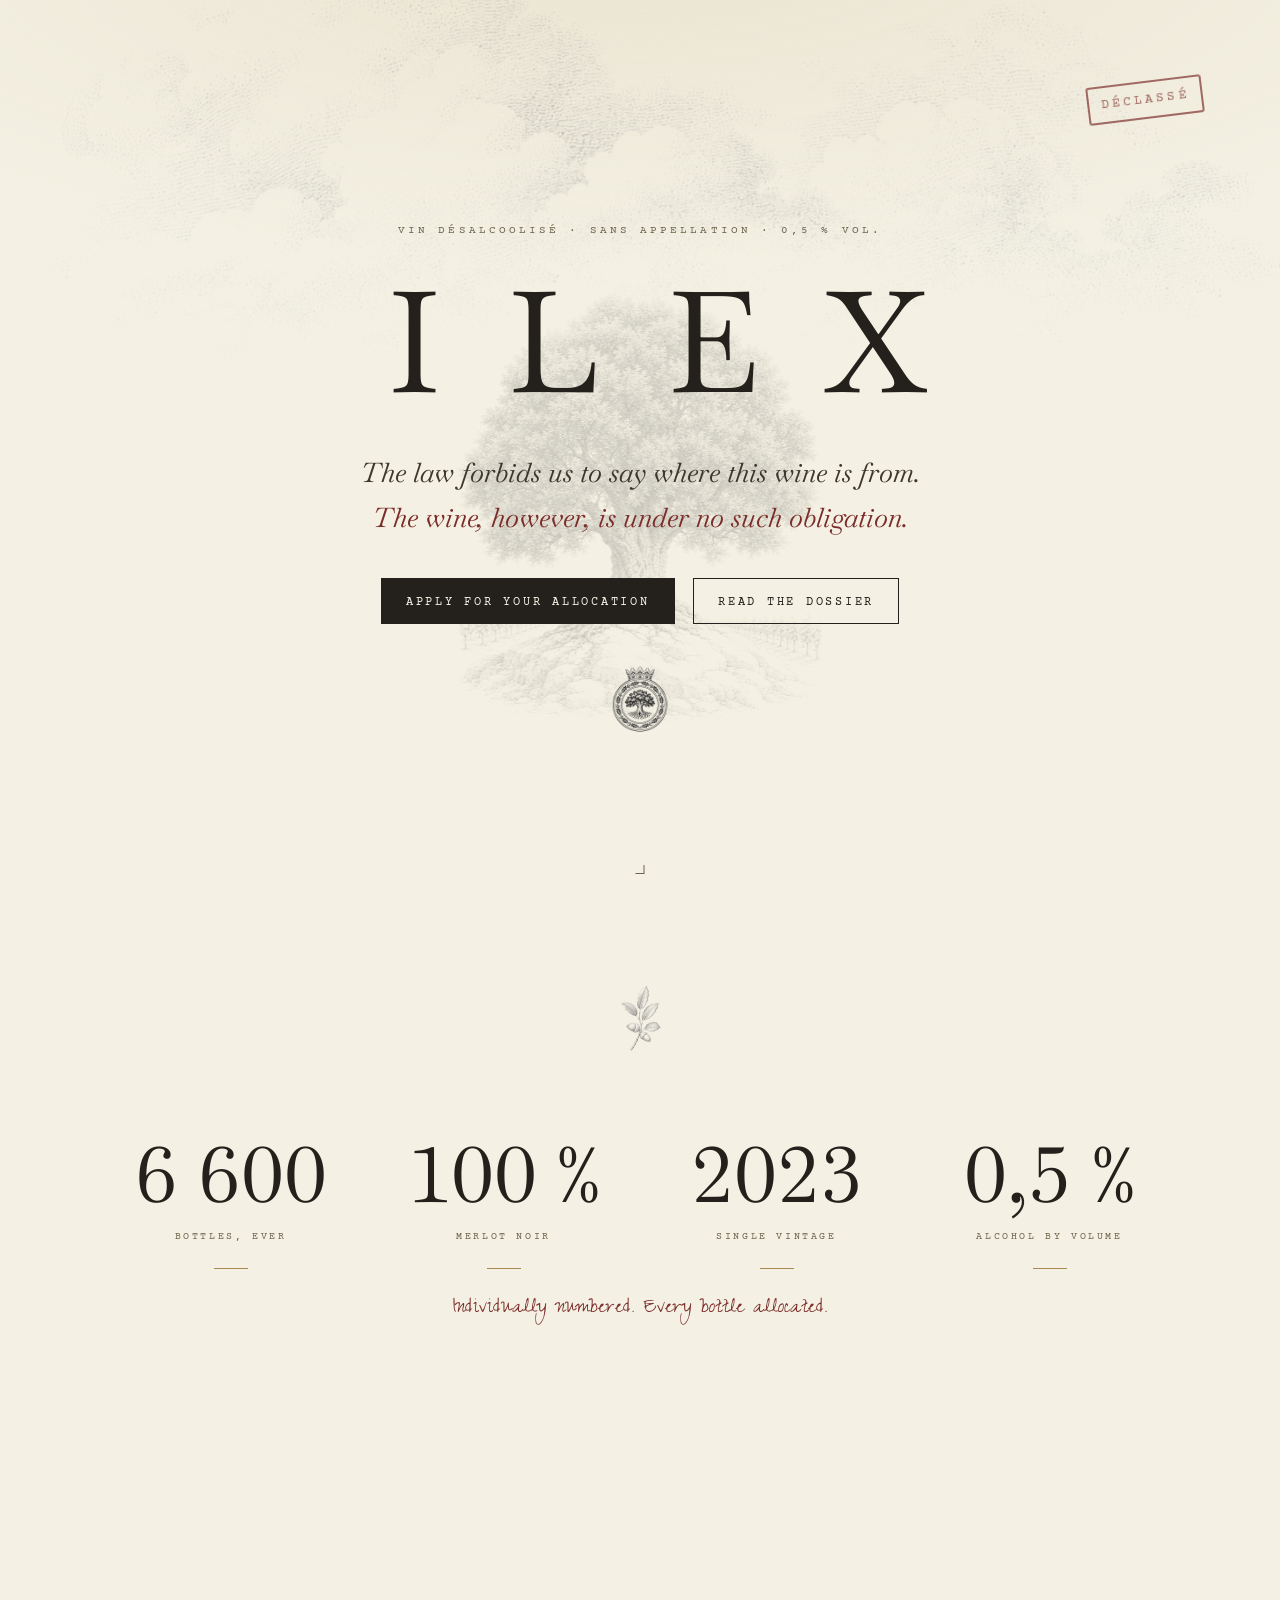
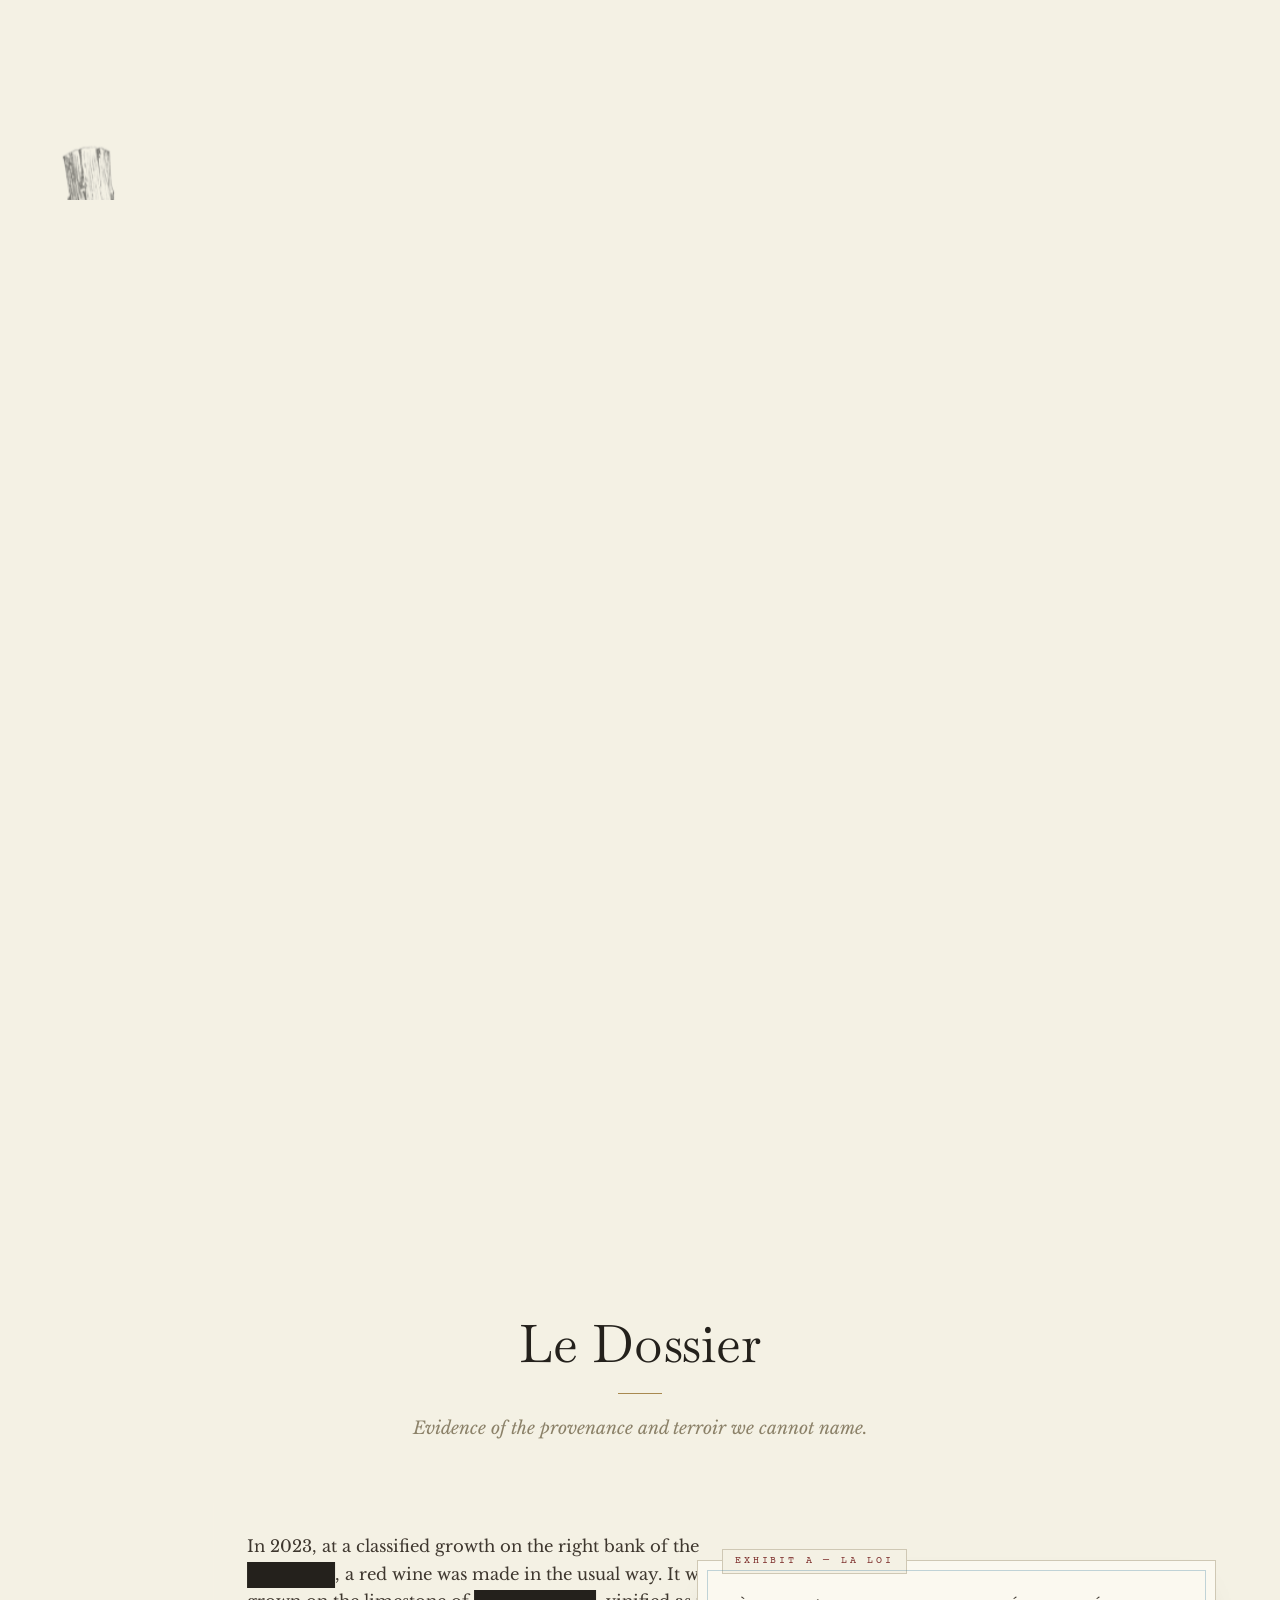
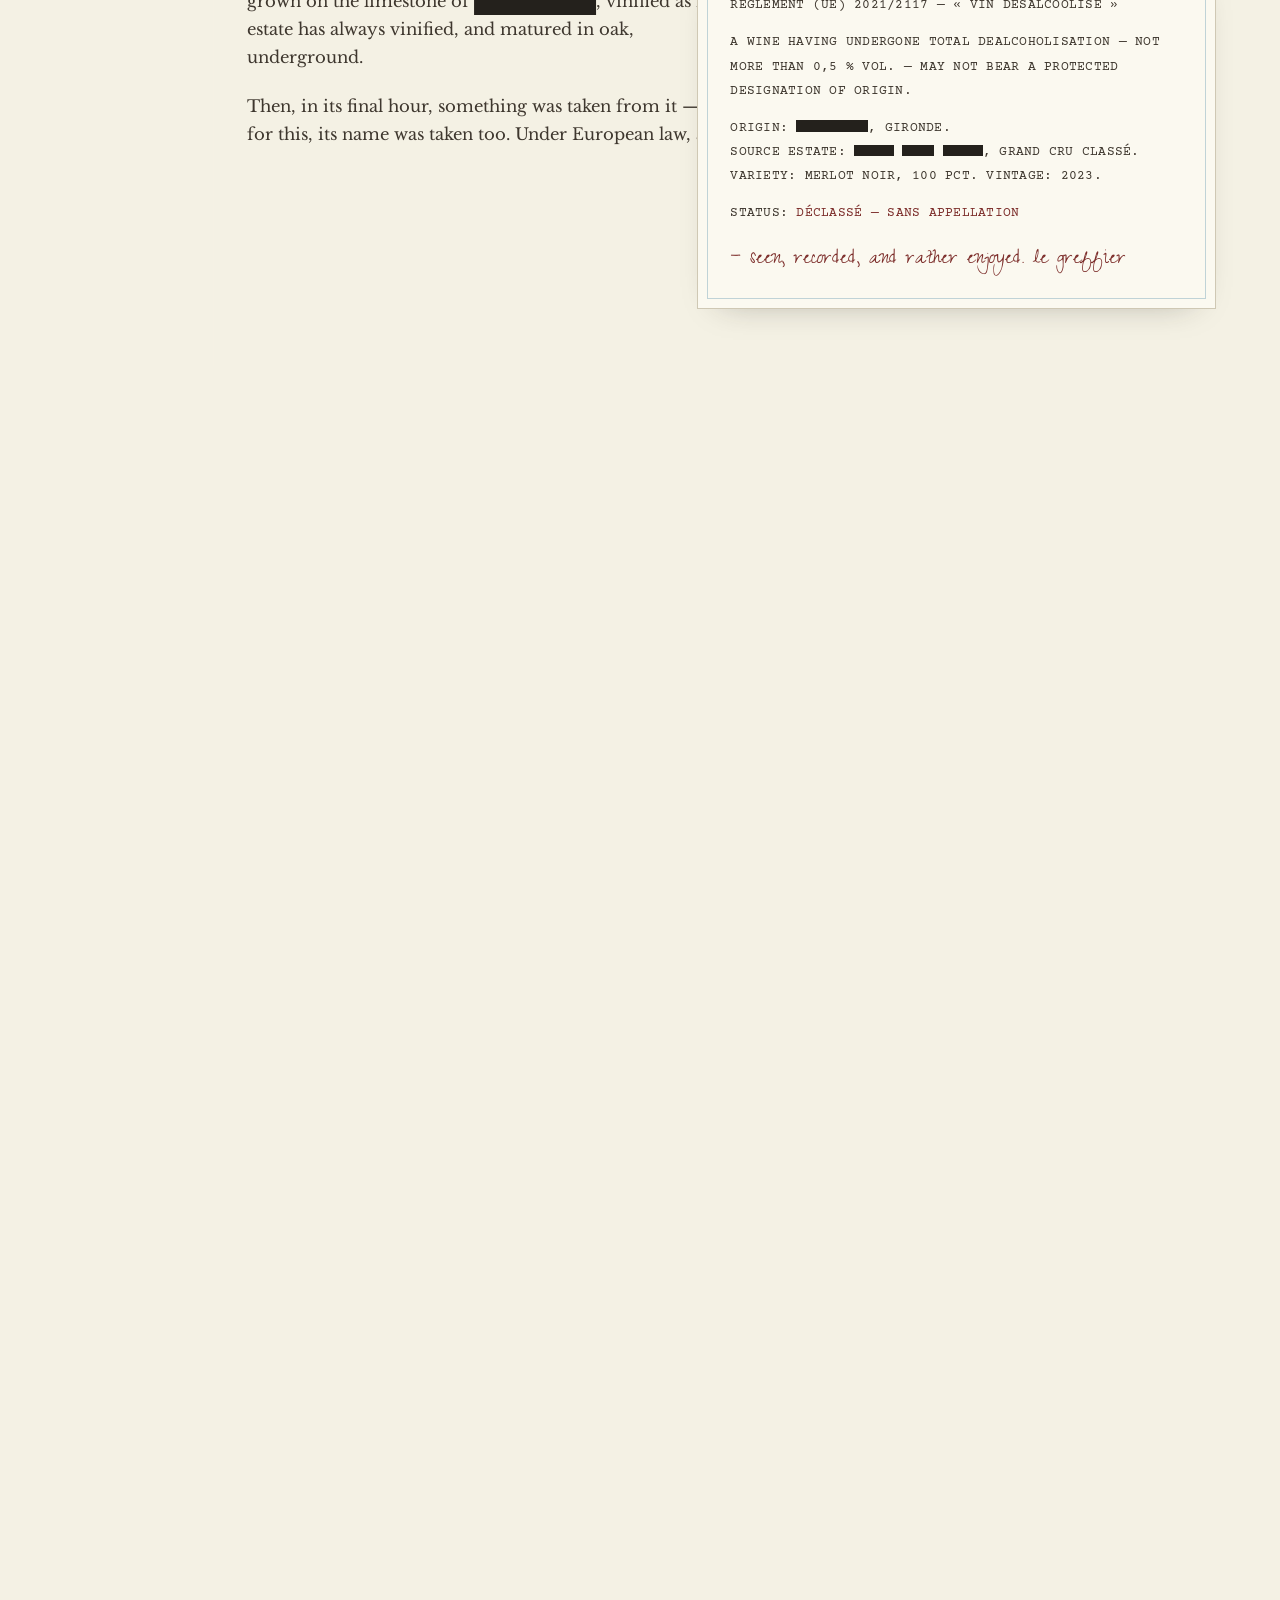
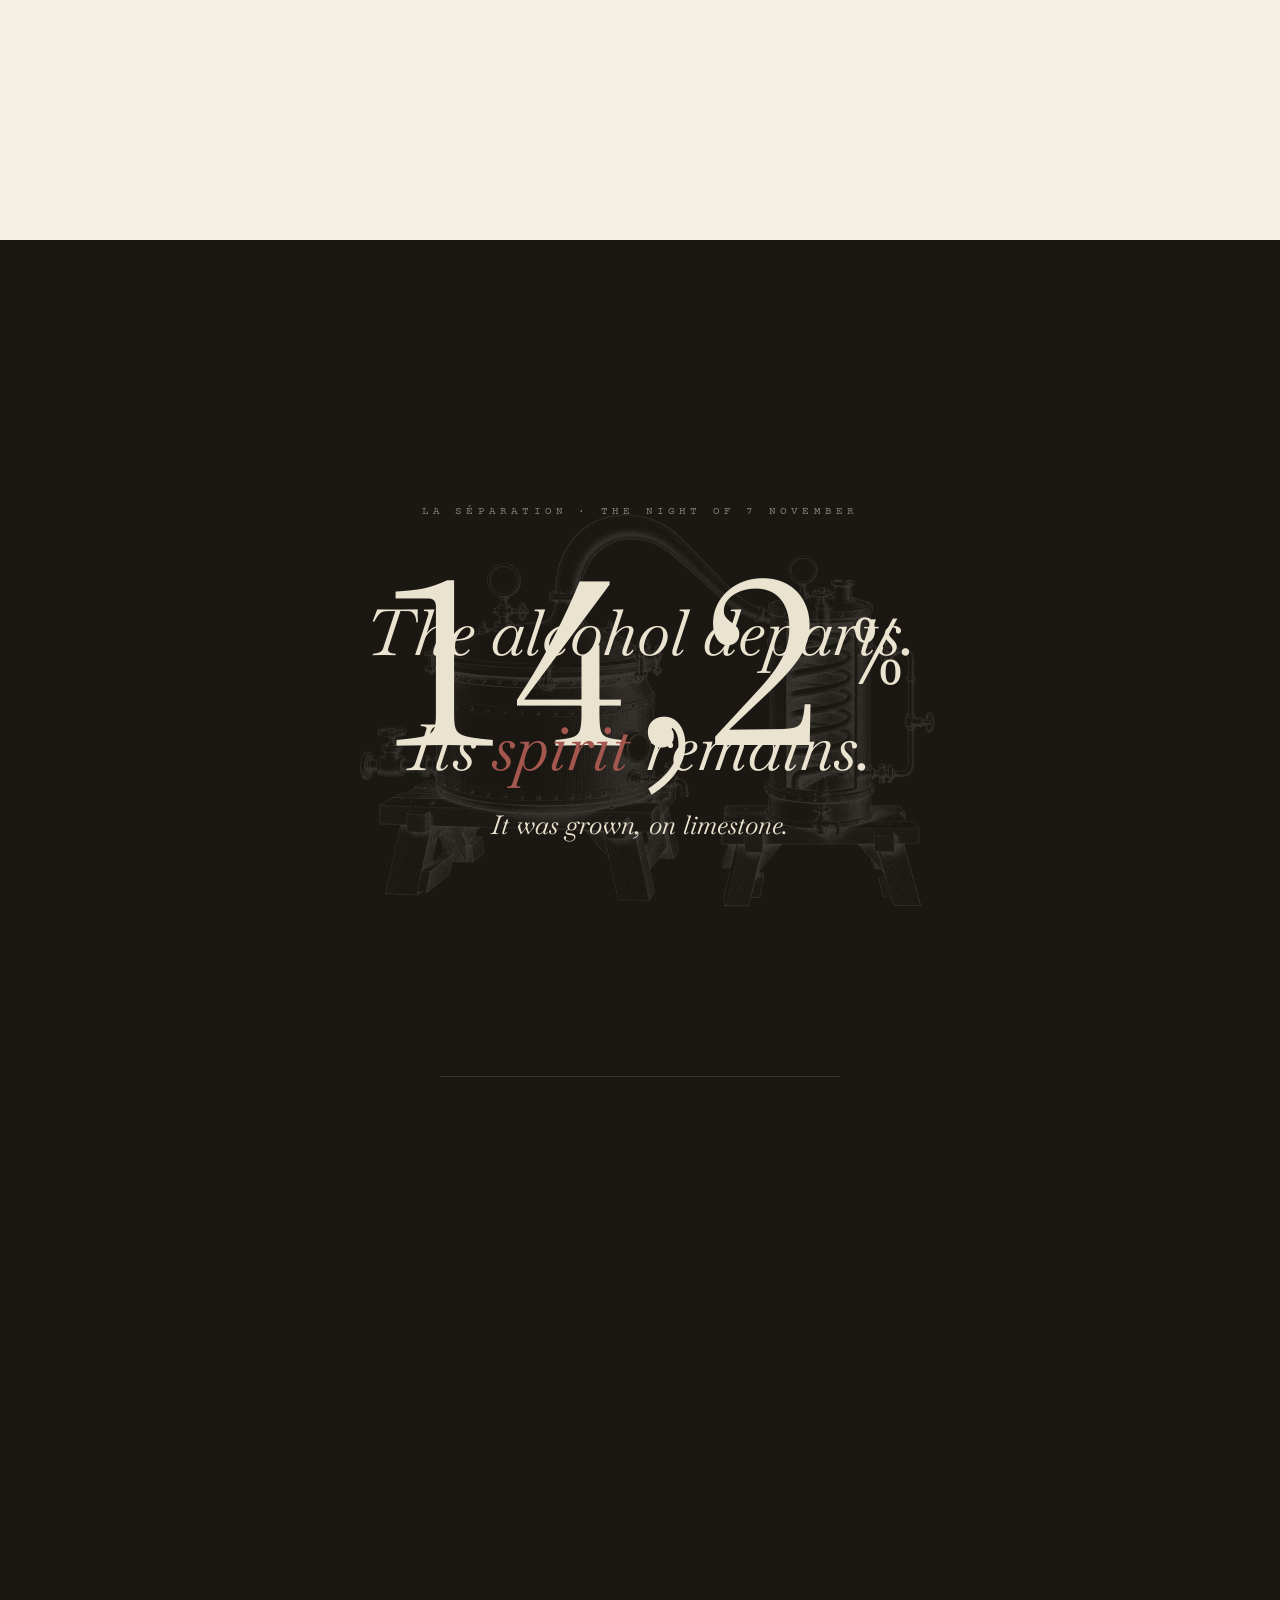
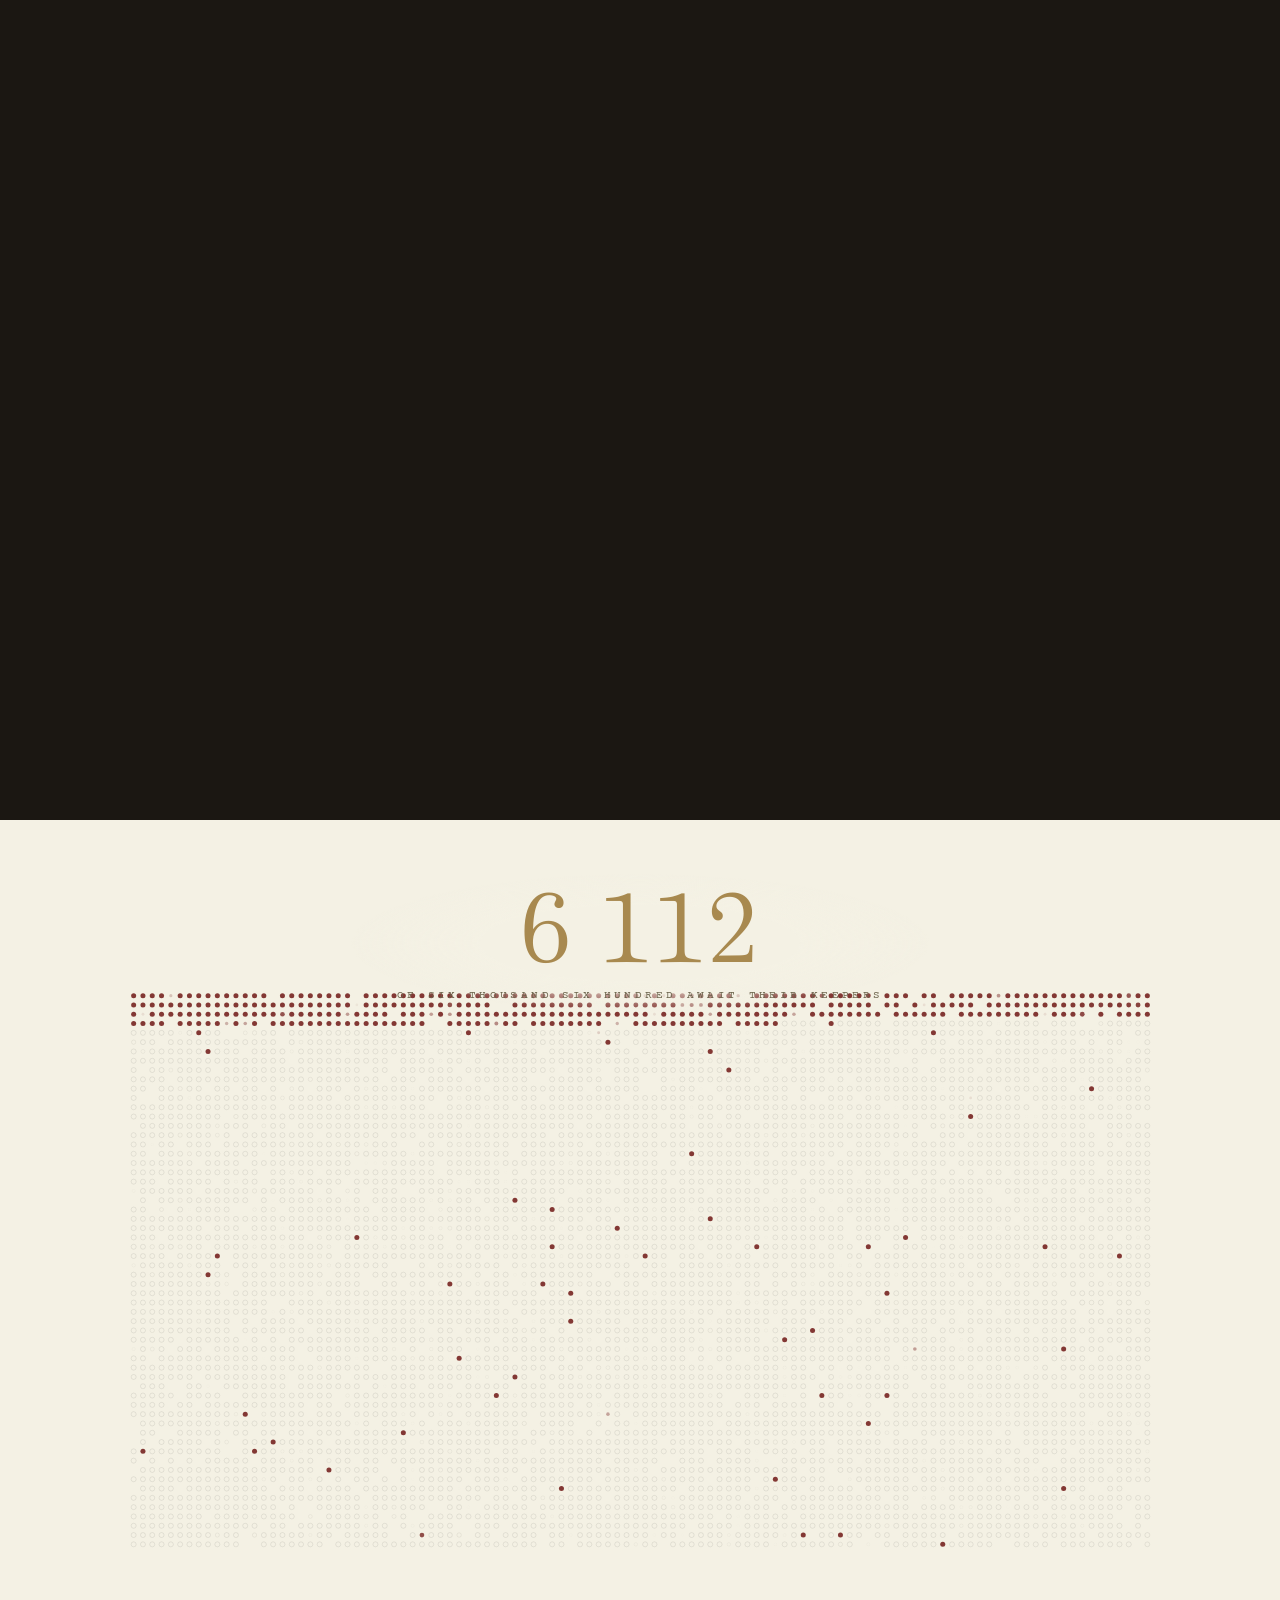
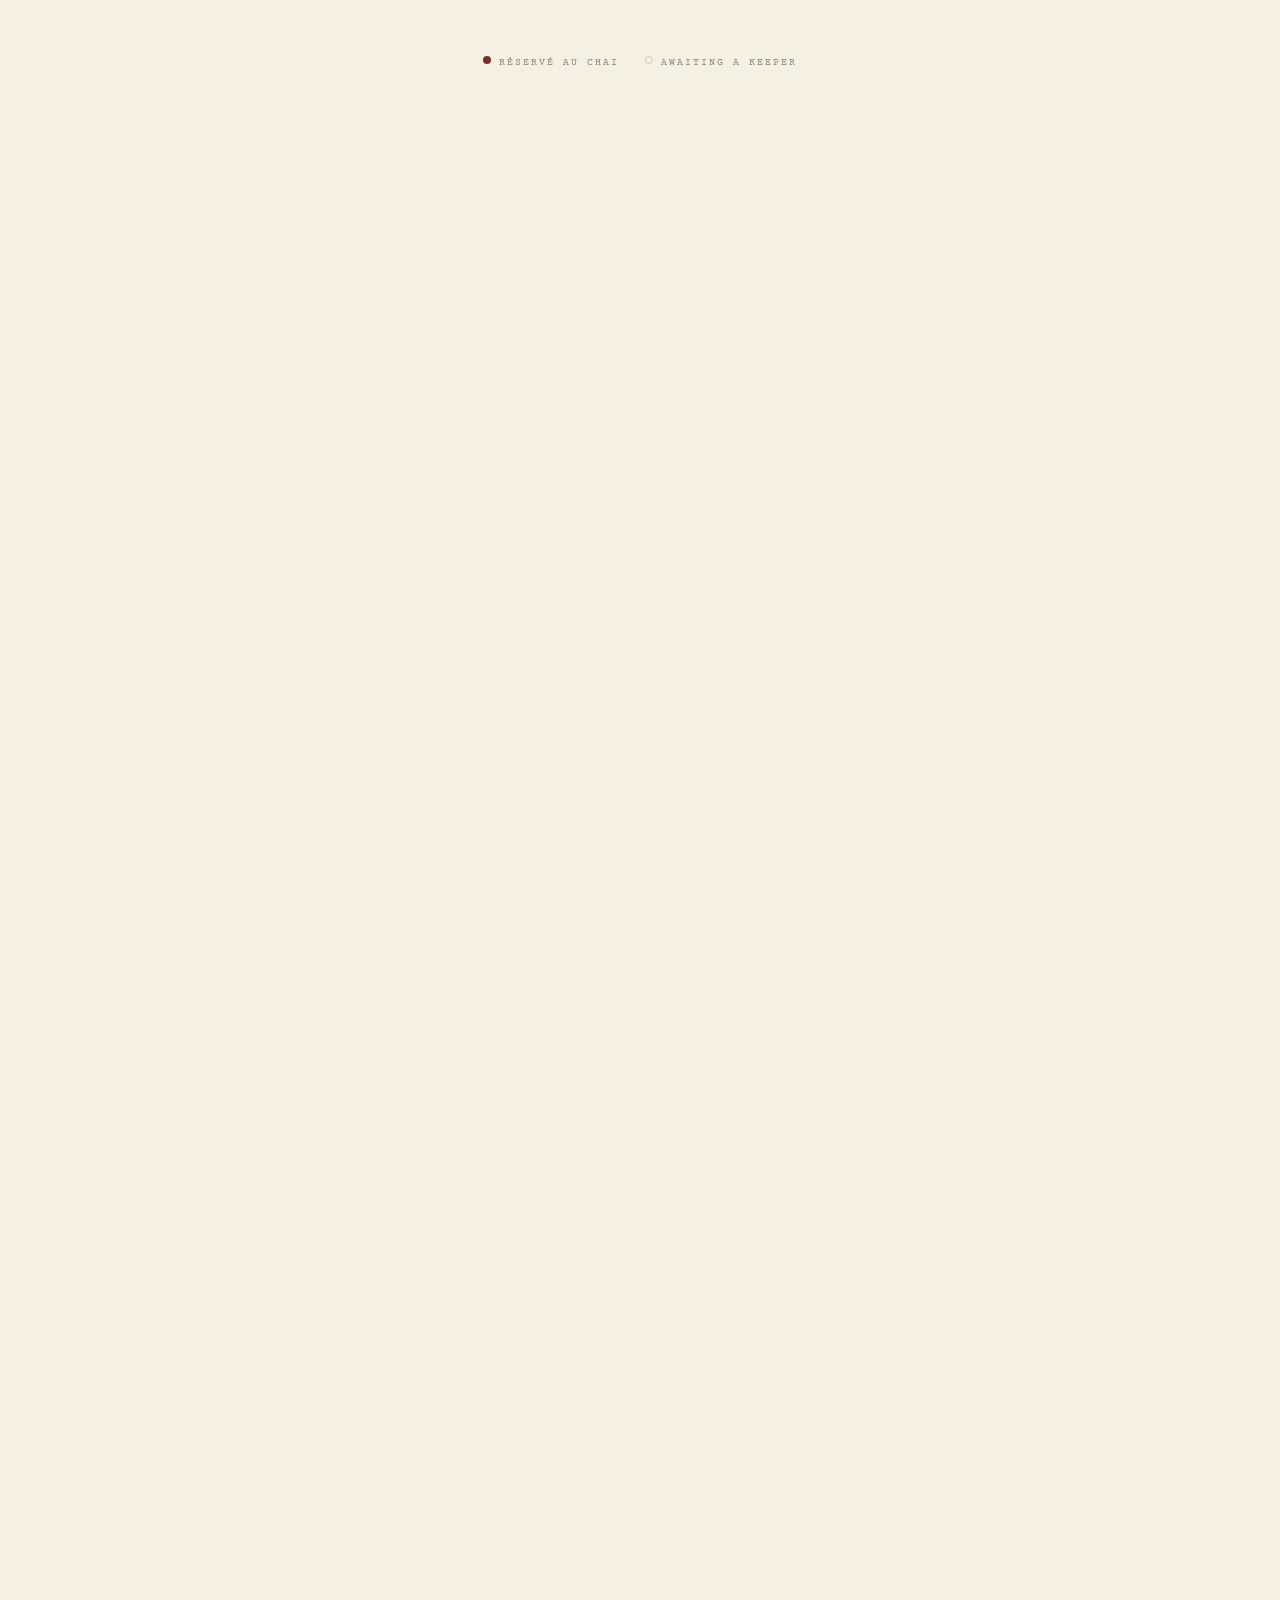
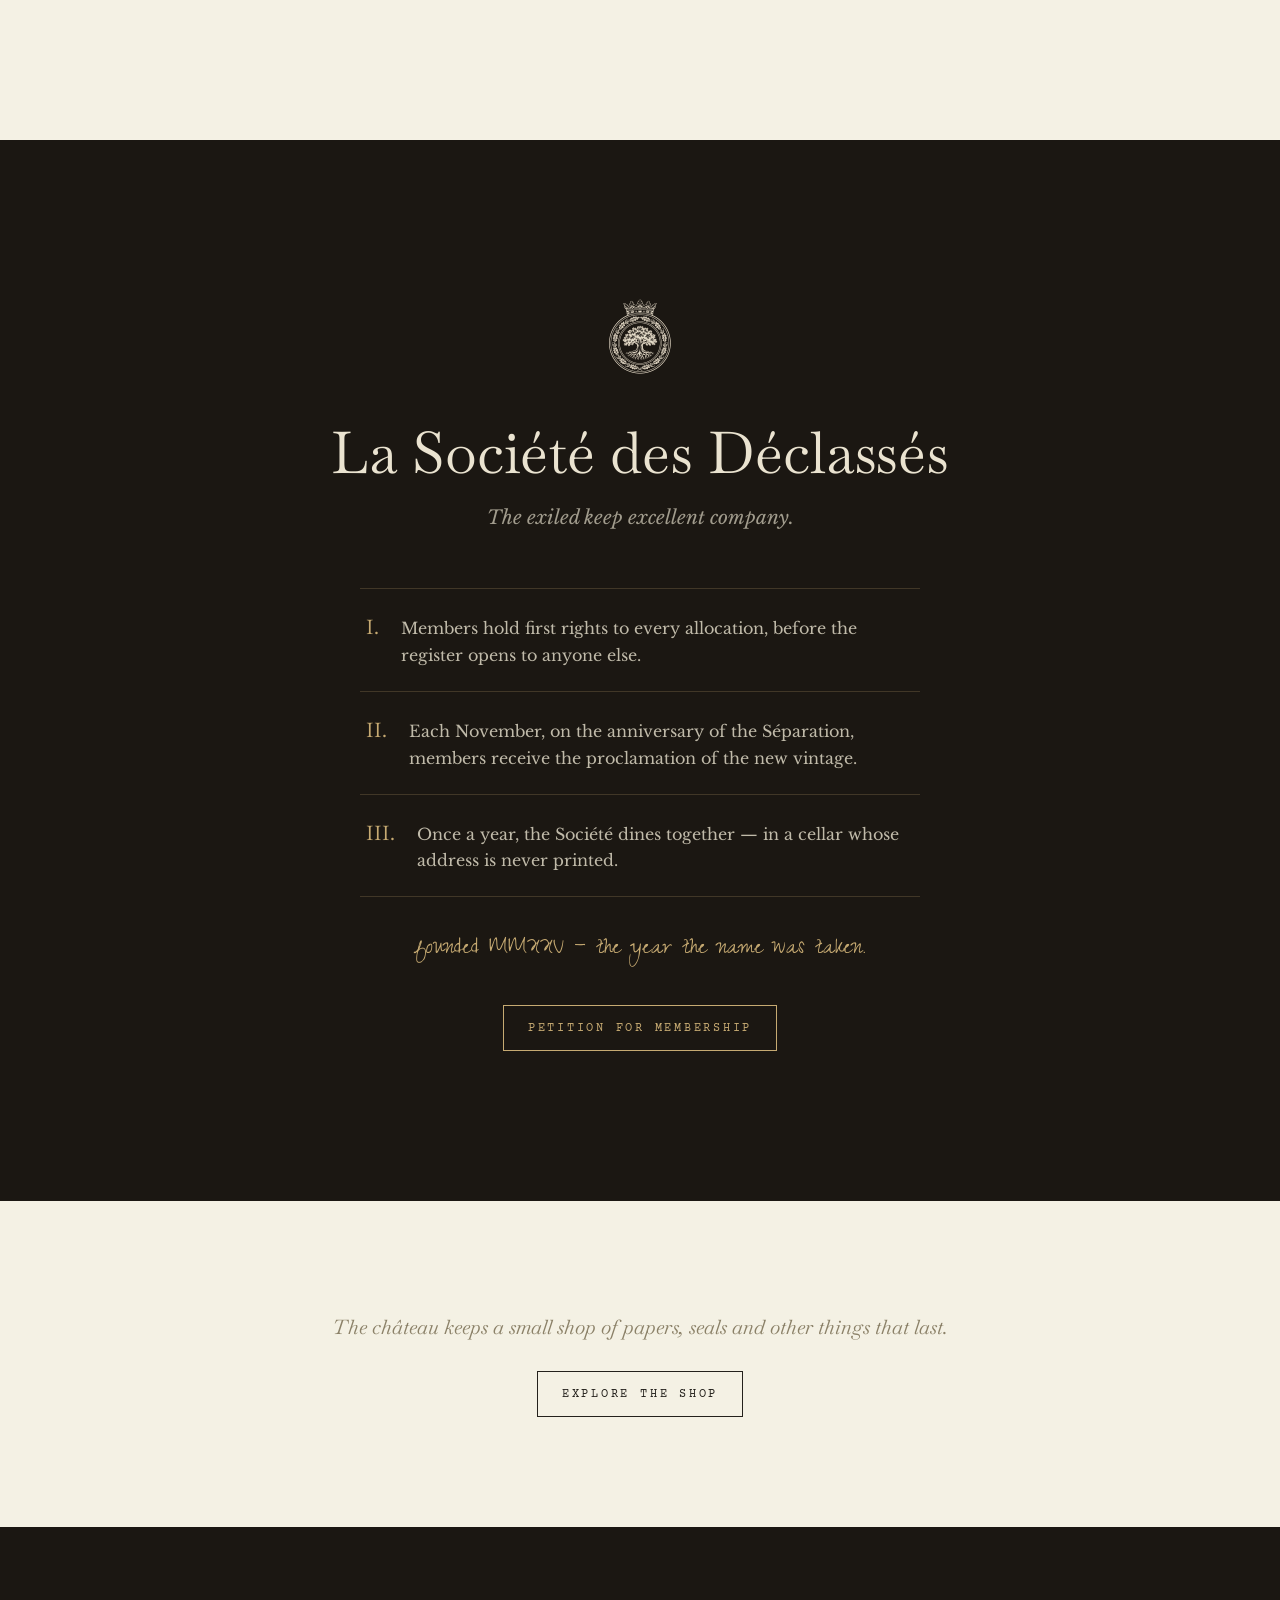
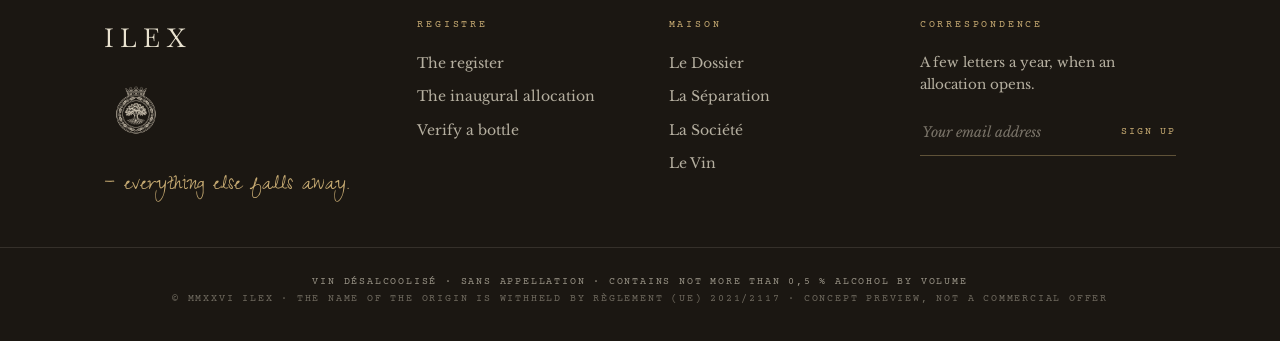
==== index.html @ d374c7b3 "Dossier subtitle: evidence of the provenance and terroir we cannot name Co-Authored-By: Claude Fable" ====
<!doctype html>
<html lang="en">
<head>
<meta charset="utf-8">
<meta name="viewport" content="width=device-width, initial-scale=1">
<title>ILEX — The wine the law cannot name · 0,5 % vol.</title>
<meta name="description" content="Ilex. A red wine of a classified estate on the right bank, gently freed of its alcohol — and, by law, of its name. Six thousand six hundred bottles, publicly registered.">
<meta name="robots" content="noindex">
<link rel="preconnect" href="https://fonts.googleapis.com">
<link rel="preconnect" href="https://fonts.gstatic.com" crossorigin>
<link href="https://fonts.googleapis.com/css2?family=Baskervville:ital@0;1&family=Baskervville+SC&family=Libre+Baskerville:ital,wght@0,400;0,700;1,400&family=Zeyada&family=Courier+Prime:ital@0;1&display=swap" rel="stylesheet">
<link rel="stylesheet" href="css/site.css?v=16">
</head>
<body>

<div class="chrome" id="chrome">
<div class="annonce">L’allocation inaugurale — Septembre MMXXVI · <b>petitions now recorded</b></div>
<nav class="nav" aria-label="Principal">
  <div class="nav-inner">
    <a class="wordmark" href="index.html">ILEX</a>
    <div class="nav-links">
      <a href="#dossier">Dossier</a>
      <a href="#separation">Séparation</a>
      <a href="#registre">Registre</a>
      <a href="#societe">Société</a>
    </div>
    <div class="nav-util">
      <a class="panier" id="panier" href="#">Panier (0)</a>
      <a class="btn ghost" href="pdp.html">Le Vin</a>
    </div>
  </div>
</nav>
</div>

<!-- ============ HERO — the arrival ============ -->
<header class="hero">
  <div class="vig" aria-hidden="true"></div>
  <img class="sky" src="assets/02-sky-a.png" alt="" aria-hidden="true">
  <img class="tree" src="assets/01-tree-a.png" alt="Engraving of the Ilex oak">
  <span class="stamp">Déclassé</span>
  <div class="hero-inner">
    <span class="eyebrow">Vin Désalcoolisé · Sans Appellation · 0,5 % vol.</span>
    <h1><span>I</span><span>L</span><span>E</span><span>X</span></h1>
    <p class="thesis">The law forbids us to say where this wine is from.<br><em>The wine, however, is under no such obligation.</em></p>
    <div class="ctas">
      <a class="btn solid" href="pdp.html">Apply for your allocation</a>
      <a class="btn ghost" href="#dossier">Read the dossier</a>
    </div>
    <img class="crest" src="assets/07-seal-a.png" alt="">
  </div>
  <div class="cue" aria-hidden="true"><i></i></div>
</header>

<!-- ============ THE NUMBERS ============ -->
<section class="stats">
  <div class="stats-track" id="statsTrack">
    <div class="stats-stage">
      <img class="sprig" src="assets/08-sprig-a.png" alt="" aria-hidden="true">
      <div class="stats-inner">
        <div class="stat stx"><div class="n">6 600</div><div class="l">bottles, ever</div><div class="r"></div></div>
        <div class="stat stx d1"><div class="n">100 %</div><div class="l">Merlot noir</div><div class="r"></div></div>
        <div class="stat stx d2"><div class="n">2023</div><div class="l">single vintage</div><div class="r"></div></div>
        <div class="stat stx d3"><div class="n">0,5 %</div><div class="l">alcohol by volume</div><div class="r"></div></div>
      </div>
      <div class="foot stx d3">Individually numbered. Every bottle allocated.</div>
      <div class="backdrop-wrap" aria-hidden="true"><img class="backdrop" src="assets/03-vines-a.png" alt=""></div>
    </div>
  </div>
</section>

<!-- ============ LE DOSSIER — pinned over the drifting map ============ -->
<section class="dossier" id="dossier">
  <div class="doss-track" id="dossTrack">
    <div class="doss-stage">
      <div class="map-bg" aria-hidden="true"><img src="assets/04-map-a.png" alt=""></div>
      <div class="doss-head">
        <h2>Le Dossier</h2>
        <hr class="goldrule">
        <p>Evidence of the provenance and terroir we cannot name.</p>
      </div>
      <div class="doss-grid">
        <div class="doss-prose">
          <p>In 2023, at a classified growth on the right bank of the <span class="redact" title="withheld by decree">Dordogne</span>, a red wine was made in the usual way. It was grown on the limestone of <span class="redact" title="withheld by decree">Saint-Émilion</span>, vinified as its estate has always vinified, and matured in oak, underground.</p>
          <p>Then, in its final hour, something was taken from it — and for this, its name was taken too. Under European law, a wine that gives up its alcohol gives up its appellation. At 0,5 %, it is denied even <em>Vin de France</em>. The law leaves the label almost nothing to say.</p>
          <p>We do not dispute the ruling. We document everything else — parcel, soil, barrel, cellar, the night of the Séparation — and we let the reader reach the verdict the law cannot.</p>
        </div>
        <div class="doss-exhibit">
          <div class="exhibit">
            <span class="tag">Exhibit A — La Loi</span>
            <p>RÈGLEMENT (UE) 2021/2117 — « VIN DÉSALCOOLISÉ »</p>
            <p>A WINE HAVING UNDERGONE TOTAL DEALCOHOLISATION — NOT MORE THAN 0,5 % VOL. — MAY NOT BEAR A PROTECTED DESIGNATION OF ORIGIN.</p>
            <p>ORIGIN: <i class="bar" style="width:9ch"></i>, GIRONDE.<br>SOURCE ESTATE: <i class="bar" style="width:5ch"></i> <i class="bar" style="width:4ch"></i> <i class="bar" style="width:5ch"></i>, GRAND CRU CLASSÉ.<br>VARIETY: MERLOT NOIR, 100 PCT. VINTAGE: 2023.</p>
            <p>STATUS: <span style="color:var(--claret)">DÉCLASSÉ — SANS APPELLATION</span></p>
            <p class="sig">— seen, recorded, and rather enjoyed. le greffier</p>
          </div>
        </div>
      </div>
    </div>
  </div>
</section>

<!-- ============ LA SÉPARATION ============ -->
<section class="separation" id="separation">
  <div class="sep-track" id="sepTrack">
    <div class="sep-stage">
      <canvas id="sepCanvas" aria-hidden="true"></canvas>
      <img class="sep-eng" src="assets/06-apparatus-a.png" alt="" aria-hidden="true">
      <canvas id="sepCanvasF" aria-hidden="true"></canvas>
      <div class="sep-head">
        <div class="sep-eyebrow">La Séparation · the night of 7 November</div>
        <div class="sep-num"><span id="sepVal">14,2</span><span class="pc"> %</span></div>
        <div class="sep-beats">
          <div class="sep-beat" data-at="0.00">It was grown, on limestone.</div>
          <div class="sep-beat" data-at="0.14">It was vinified, as it always has been.</div>
          <div class="sep-beat" data-at="0.28">It was matured, in oak, underground.</div>
          <div class="sep-beat" data-at="0.42">Then, at 3 °C and near-vacuum —<span class="fr">la Séparation</span></div>
        </div>
      </div>
      <div class="sep-finale">
        <p id="fin1">The alcohol departs.</p>
        <p id="fin2">Its <span class="sp">spirit</span> remains.</p>
      </div>
      <div class="sep-rule"><i id="sepRule"></i></div>
    </div>
  </div>
</section>

<!-- ============ LE REGISTRE ============ -->
<section id="registre">
  <div class="reg-theatre" id="regTheatre">
    <div class="reg-stage">
      <div class="reg-count">
        <span class="n js-remaining">6 140</span>
        <span class="of">of six thousand six hundred await their keepers</span>
      </div>
      <canvas id="regCanvas" aria-label="The register of six thousand six hundred bottles"></canvas>
      <div class="reg-tip" id="regTip"></div>
      <div class="reg-legend">
        <span><i style="background:var(--claret)"></i>Réservé au chai</span>
        <span><i style="background:transparent;border:1px solid var(--hair)"></i>Awaiting a keeper</span>
      </div>
      <div class="reg-cta" id="regCta">
        <div>
          <span class="eyebrow claret">Le Registre</span>
          <h3>Six thousand six hundred bottles,<br>and no more.</h3>
          <p>Each is numbered. Each keeper is inscribed in the register, permanently. The inaugural allocation opens in September.</p>
        </div>
        <div class="btns">
          <a class="btn solid" href="pdp.html">Apply for your allocation</a>
        </div>
      </div>
    </div>
  </div>
</section>

<!-- ============ LA SOCIÉTÉ ============ -->
<section class="societe" id="societe">
  <div class="container rv">
    <img class="crest" src="assets/07-seal-a.png" alt="">
    <h2>La Société des Déclassés</h2>
    <p class="sub">The exiled keep excellent company.</p>
    <div class="tenets">
      <div class="tenet"><b>I.</b><span>Members hold first rights to every allocation, before the register opens to anyone else.</span></div>
      <div class="tenet"><b>II.</b><span>Each November, on the anniversary of the Séparation, members receive the proclamation of the new vintage.</span></div>
      <div class="tenet"><b>III.</b><span>Once a year, the Société dines together — in a cellar whose address is never printed.</span></div>
    </div>
    <span class="hand">founded MMXXV — the year the name was taken.</span>
    <p style="margin-top:38px"><a class="btn on-dark" href="#correspondence">Petition for membership</a></p>
  </div>
</section>

<!-- ============ THE SHOP, QUIETLY ============ -->
<section class="shopband rv">
  <p>The château keeps a small shop of papers, seals and other things that last.</p>
  <a class="btn ghost" href="pdp.html">Explore the shop</a>
</section>

<!-- ============ FOOTER ============ -->
<footer class="footer" id="correspondence">
  <div class="footer-grid">
    <div>
      <div class="wordmark">ILEX</div>
      <img class="crest-f" src="assets/07-seal-a.png" alt="">
      <p class="sign" style="margin-top:22px">— everything else falls away.</p>
    </div>
    <div>
      <h4>Registre</h4>
      <ul>
        <li><a href="#registre">The register</a></li>
        <li><a href="pdp.html">The inaugural allocation</a></li>
        <li><a href="#">Verify a bottle</a></li>
      </ul>
    </div>
    <div>
      <h4>Maison</h4>
      <ul>
        <li><a href="#dossier">Le Dossier</a></li>
        <li><a href="#separation">La Séparation</a></li>
        <li><a href="#societe">La Société</a></li>
        <li><a href="pdp.html">Le Vin</a></li>
      </ul>
    </div>
    <div class="corr">
      <h4>Correspondence</h4>
      <p>A few letters a year, when an allocation opens.</p>
      <form class="corr-form" onsubmit="return false">
        <input type="email" placeholder="Your email address" aria-label="Email address">
        <button type="submit">Sign up</button>
      </form>
    </div>
  </div>
  <div class="footer-legal">
    <b>Vin Désalcoolisé · Sans Appellation · contains not more than 0,5 % alcohol by volume</b><br>
    © MMXXVI Ilex · the name of the origin is withheld by Règlement (UE) 2021/2117 · concept preview, not a commercial offer
  </div>
</footer>

<script src="js/site.js?v=16"></script>
</body>
</html>
---- css/site.css ----
/* ============================================================
   ILEX — L'Interdit · site styles
   Tokens from the Ilex Design System (claude.ai/design)
   ============================================================ */
:root{
  --parchment:#F4F1E4; --parchment-deep:#EAE3D0; --cream:#FBF9F0; --linen:#E4DCC6;
  --ink:#24211C; --ink-soft:#3E372E; --sepia:#6C644C; --taupe:#8B8168; --stone:#A89E86;
  --hair:#CFC8B4; --hair-soft:#DED8C6;
  --espresso:#2A231C; --espresso-deep:#1B1712;
  --claret:#7C2D2A; --claret-deep:#551D1B; --claret-lift:#A4574E; --wine:#3A1517;
  --gold:#A8894F; --gold-soft:#C6AA72; --keyline-blue:#3A7CA0;

  --font-display:'Baskervville',Baskerville,'Times New Roman',serif;
  --font-serif:'Libre Baskerville',Baskerville,Georgia,serif;
  --font-sc:'Baskervville SC','Baskervville',Baskerville,serif;
  --law:'Courier Prime','American Typewriter','Courier New',monospace;
  --hand:'Zeyada',cursive;

  --ease-luxe:cubic-bezier(.16,1,.3,1);
  --dur-reveal:1200ms;
  --nav-h:66px;
  color-scheme:only light;
}
*{box-sizing:border-box;margin:0;padding:0}
html{scroll-behavior:smooth}
body{background:var(--parchment);color:var(--ink-soft);font-family:var(--font-serif);
  font-size:16.5px;line-height:1.68;overflow-x:hidden;-webkit-font-smoothing:antialiased}
/* highlight anything and you redact it */
::selection{background:var(--ink);color:transparent}
img{max-width:100%;display:block}
a{color:inherit;text-decoration:none}
button{font:inherit;color:inherit;background:none;border:none;cursor:pointer}
:focus-visible{outline:2px solid var(--gold);outline-offset:3px}
h1,h2,h3{font-family:var(--font-display);font-weight:400;color:var(--ink);line-height:1.14}

.container{max-width:1200px;margin:0 auto;padding:0 5vw}
.center{text-align:center}
.eyebrow{font-family:var(--law);font-size:11px;letter-spacing:.28em;text-transform:uppercase;color:var(--sepia)}
.eyebrow.claret{color:var(--claret)}
.goldrule{width:44px;height:1px;background:var(--gold);border:none}
.section{padding:128px 0}
.hand{font-family:var(--hand);color:var(--claret);font-size:1.45em;line-height:1.3}

/* reveals */
.rv,.stx{opacity:.001;transform:translateY(24px);transition:opacity var(--dur-reveal) var(--ease-luxe),transform var(--dur-reveal) var(--ease-luxe)}
.rv.in,.stx.in{opacity:1;transform:none}
.rv.d1,.stx.d1{transition-delay:.1s}.rv.d2,.stx.d2{transition-delay:.2s}.rv.d3,.stx.d3{transition-delay:.3s}

/* buttons */
.btn{display:inline-block;font-family:var(--law);font-size:11.5px;letter-spacing:.24em;
  text-transform:uppercase;padding:1.15em 2.1em 1em;border:1px solid var(--ink);
  color:var(--ink);transition:all .32s var(--ease-luxe);text-align:center}
.btn.solid{background:var(--ink);color:var(--parchment)}
.btn.solid:hover{background:var(--claret);border-color:var(--claret)}
.btn.ghost:hover{border-color:var(--claret);color:var(--claret)}
.btn.on-dark{border-color:var(--gold-soft);color:var(--gold-soft)}
.btn.on-dark:hover{background:var(--gold-soft);color:var(--espresso-deep)}

/* redaction — bar wipes in left to right */
.redact{position:relative;display:inline-block;white-space:nowrap;padding:0 .05em;color:transparent;
  user-select:none;-webkit-user-select:none;cursor:default}
.redact::after{content:"";position:absolute;inset:.1em 0 .05em;background:var(--ink);
  transform:scaleX(0);transform-origin:left;transition:transform .9s var(--ease-luxe)}
.redact.on::after{transform:scaleX(1)}
.redact.peek{color:var(--claret)}
.redact.peek::after{opacity:.08}
/* solid redaction bars (no text beneath) */
.bar{display:inline-block;height:.9em;background:var(--ink);vertical-align:-.12em;
  transform:scaleX(0);transform-origin:left;transition:transform .9s var(--ease-luxe)}
.bar.on{transform:scaleX(1)}

/* ============ announcement + nav ============ */
.annonce{background:var(--espresso-deep);color:var(--parchment-deep);text-align:center;
  font-family:var(--law);font-size:10.5px;letter-spacing:.22em;text-transform:uppercase;
  padding:9px 16px 7px}
.annonce b{color:var(--gold-soft);font-weight:400}
.chrome{position:fixed;top:0;left:0;right:0;z-index:80;transform:translateY(-110%);
  transition:transform .5s var(--ease-luxe)}
.chrome.show{transform:translateY(0)}
.nav{height:var(--nav-h);display:flex;align-items:center;
  background:rgba(244,241,228,.88);backdrop-filter:blur(12px);-webkit-backdrop-filter:blur(12px);
  border-bottom:1px solid var(--hair)}
.nav-inner{max-width:1320px;margin:0 auto;padding:0 4vw;width:100%;display:flex;align-items:center;gap:34px}
.nav .wordmark{font-family:var(--font-display);font-size:23px;letter-spacing:.24em;text-indent:.24em;color:var(--ink)}
.nav-links{display:flex;gap:28px;flex:1;justify-content:center}
.nav-links a{font-family:var(--law);font-size:10.5px;letter-spacing:.24em;text-transform:uppercase;
  color:var(--sepia);transition:color .3s;padding:6px 0}
.nav-links a:hover,.nav-links a.here{color:var(--claret)}
.nav-util{display:flex;align-items:center;gap:22px}
.nav-util .panier{font-family:var(--law);font-size:10.5px;letter-spacing:.2em;text-transform:uppercase;color:var(--sepia)}
.nav-util .btn{padding:.8em 1.4em .7em;font-size:10px}
@media(max-width:980px){.nav-links{display:none}}

/* ============ hero — orchestrated entrance, no parallax ============ */
.hero{position:relative;min-height:100vh;display:flex;align-items:center;
  justify-content:center;overflow:hidden;text-align:center}
.hero .vig{position:absolute;inset:0;pointer-events:none;will-change:opacity;
  background:radial-gradient(120% 60% at 50% -8%,var(--parchment-deep) 0%,rgba(244,241,228,0) 62%)}
.hero .sky{position:absolute;top:-16%;left:50%;transform:translateX(-50%);width:min(1500px,135vw);
  opacity:0;pointer-events:none;
  -webkit-mask-image:linear-gradient(180deg,#000 45%,transparent 92%);mask-image:linear-gradient(180deg,#000 45%,transparent 92%)}
.hero .tree{position:absolute;left:50%;top:55%;transform:translate(-50%,-50%);height:72vh;max-height:580px;
  opacity:0;filter:sepia(.25);pointer-events:none}
.hero-inner{position:relative;padding:120px 24px 60px}
.hero .eyebrow{opacity:0}
.hero h1{font-size:clamp(72px,11vw,150px);letter-spacing:.24em;text-indent:.24em;margin:22px 0 6px}
.hero h1 span{opacity:0;display:inline-block}
.hero .thesis{font-family:var(--font-display);font-style:italic;font-size:clamp(20px,2.4vw,27px);
  color:var(--ink-soft);max-width:32em;margin:26px auto 0;text-wrap:balance;opacity:0}
.hero .thesis em{color:var(--claret)}
.hero .ctas{display:flex;gap:18px;justify-content:center;margin-top:38px;flex-wrap:wrap;opacity:0}
.hero .crest{height:88px;margin:34px auto 0;opacity:0}
.hero .stamp{position:absolute;z-index:2;top:9%;right:6%;font-family:var(--law);font-size:13px;letter-spacing:.24em;
  text-transform:uppercase;color:var(--claret);border:2px solid var(--claret);border-radius:3px;
  padding:.5em .9em .4em;transform:rotate(-7deg);opacity:0}
@keyframes fadeUp{from{opacity:0;transform:translateY(18px)}to{opacity:1;transform:none}}
@keyframes fadeIn{from{opacity:0}to{opacity:1}}
@keyframes fadeInHalf{from{opacity:0}to{opacity:.5}}
@keyframes fadeInTree{from{opacity:0}to{opacity:.22}}
@keyframes fadeInVines{from{opacity:0}to{opacity:.4}}
@keyframes fadeInCrest{from{opacity:0}to{opacity:.85}}
@keyframes fadeInStamp{from{opacity:0}to{opacity:.7}}
body.arrived .hero .sky{animation:fadeInHalf 1.6s var(--ease-luxe) .1s forwards}
body.arrived .hero .tree{animation:fadeInTree 1.8s var(--ease-luxe) .8s forwards}
body.arrived .hero h1 span:nth-child(1){animation:fadeIn 1s var(--ease-luxe) 1.7s forwards}
body.arrived .hero h1 span:nth-child(2){animation:fadeIn 1s var(--ease-luxe) 1.9s forwards}
body.arrived .hero h1 span:nth-child(3){animation:fadeIn 1s var(--ease-luxe) 2.1s forwards}
body.arrived .hero h1 span:nth-child(4){animation:fadeIn 1s var(--ease-luxe) 2.3s forwards}
body.arrived .hero .eyebrow{animation:fadeUp .9s var(--ease-luxe) 3s forwards}
body.arrived .hero .thesis{animation:fadeUp 1.1s var(--ease-luxe) 3.15s forwards}
body.arrived .hero .ctas{animation:fadeUp 1s var(--ease-luxe) 3.7s forwards}
body.arrived .hero .crest{animation:fadeInCrest 1.2s var(--ease-luxe) 4.1s forwards}
body.arrived .hero .stamp{animation:fadeInStamp .8s var(--ease-luxe) 4.3s forwards}
.hero .cue{position:absolute;z-index:2;bottom:26px;left:50%;transform:translateX(-50%);opacity:0;pointer-events:none}
.hero .cue i{display:block;width:9px;height:9px;border-right:1px solid var(--sepia);border-bottom:1px solid var(--sepia);
  animation:cuedrift 2.6s ease-in-out infinite}
body.arrived .hero .cue{animation:fadeIn 1.4s var(--ease-luxe) 4.7s forwards}
@keyframes cuedrift{0%,100%{transform:translateY(0) rotate(45deg);opacity:.4}50%{transform:translateY(7px) rotate(45deg);opacity:.85}}
@media (prefers-reduced-motion:reduce){
  .hero .sky{opacity:.5}.hero .tree{opacity:.22}
  .hero h1 span,.hero .eyebrow,.hero .thesis,.hero .ctas{opacity:1}
  .hero .crest{opacity:.85}.hero .stamp{opacity:.7}.hero .cue{opacity:.6}
  .hero .cue i{animation:none}
  body.arrived .hero *{animation:none!important}
}

/* ============ the numbers — a pinned vignette ============ */
.stats{position:relative}
.stats-track{height:210vh}
.stats-stage{position:sticky;top:0;height:100vh;overflow:hidden;display:flex;flex-direction:column;
  align-items:center;justify-content:center}
.stats .sprig{position:absolute;top:8vh;left:50%;transform:translateX(-50%);height:100px;opacity:.8}
.stats-inner{position:relative;z-index:2;max-width:1200px;margin:0 auto;padding:0 5vw;display:grid;
  grid-template-columns:repeat(4,1fr);gap:20px;text-align:center;width:100%}
@media(max-width:760px){.stats-inner{grid-template-columns:1fr 1fr;gap:44px 20px;margin-bottom:34vh}}
.stat .n{font-family:var(--font-display);font-size:clamp(44px,6vw,84px);color:var(--ink);font-variant-numeric:tabular-nums;line-height:1}
.stat .l{font-family:var(--law);font-size:10px;letter-spacing:.26em;text-transform:uppercase;color:var(--sepia);margin-top:16px}
.stat .r{width:34px;height:1px;background:var(--gold);margin:22px auto 0}
.backdrop-wrap{position:absolute;left:0;right:0;bottom:0;height:87vh;overflow:hidden;
  pointer-events:none;transform:translateY(50%);will-change:transform}
.backdrop-wrap img{width:100%;height:104%;object-fit:cover;object-position:50% 72%;opacity:.5;
  -webkit-mask-image:linear-gradient(180deg,transparent 0,#000 30%);mask-image:linear-gradient(180deg,transparent 0,#000 30%)}
.stats .foot{position:relative;z-index:2;margin:20px auto 26vh;text-align:center;
  font-family:var(--hand);font-size:24px;color:var(--claret);white-space:nowrap}

/* ============ dossier — pinned scene over the drifting map ============ */
.dossier{position:relative}
.dossier .map-bg{position:absolute;inset:0;overflow:hidden;pointer-events:none;opacity:0;will-change:opacity,transform}
.dossier .map-bg img{width:175%;max-width:none;min-height:120%;object-fit:cover;opacity:.13;
  animation:mapdrift 110s ease-in-out infinite alternate}
@keyframes mapdrift{from{transform:translate(0,-2%) scale(1)}to{transform:translate(-22%,-9%) scale(1.12)}}
.doss-track{height:250vh;position:relative}
.doss-stage{position:sticky;top:0;min-height:100vh;display:flex;flex-direction:column;
  align-items:center;justify-content:center;padding:70px 5vw;overflow:hidden}
.doss-head{text-align:center;margin-bottom:60px;opacity:0;transform:translateY(20px);
  transition:opacity 1s var(--ease-luxe),transform 1s var(--ease-luxe)}
.doss-head.on{opacity:1;transform:none}
.doss-head h2{font-size:clamp(34px,4.4vw,52px)}
.doss-head .goldrule{margin:20px auto}
.doss-head p{font-style:italic;color:var(--taupe);font-size:17.5px}
.doss-grid{display:grid;grid-template-columns:1.05fr .95fr;gap:60px;align-items:center;
  max-width:1160px;width:100%}
.doss-prose{transition:transform 1.1s var(--ease-luxe);will-change:transform;
  padding:30px 34px;background:rgba(244,241,228,.82)}
.doss-prose p{margin-bottom:1.3em;max-width:56ch}
.doss-prose p:last-child{margin-bottom:0}
.doss-prose .w{opacity:0;transition:opacity .3s ease}
.doss-prose .w.on{opacity:1}
.doss-exhibit{opacity:0;transform:translateX(90px);
  transition:opacity 1.1s var(--ease-luxe),transform 1.1s var(--ease-luxe)}
.doss-exhibit.on{opacity:1;transform:none}
@media(max-width:900px){
  .doss-grid{grid-template-columns:1fr;gap:44px}
  .doss-prose{transform:none!important}
  .doss-exhibit{transform:translateY(30px)}
  .doss-exhibit.on{transform:none}
}

.exhibit{background:var(--cream);border:1px solid var(--hair);padding:32px 32px 26px;position:relative;
  font-family:var(--law);font-size:13px;line-height:1.85;letter-spacing:.02em;color:var(--ink-soft);
  box-shadow:0 14px 34px -24px rgba(36,33,28,.4)}
.exhibit::after{content:"";position:absolute;inset:9px;border:1px solid rgba(58,124,160,.3);pointer-events:none}
.exhibit .tag{position:absolute;top:-12px;left:24px;background:var(--parchment);padding:2px 12px;
  border:1px solid var(--hair);font-size:10px;letter-spacing:.28em;text-transform:uppercase;color:var(--claret)}
.exhibit p{margin-bottom:1em}
.exhibit p:last-child{margin:0}
.exhibit .sig{font-family:var(--hand);font-size:24px;color:var(--claret);letter-spacing:0;text-transform:none}

/* ============ séparation ============ */
.separation{background:var(--espresso-deep);color:var(--parchment-deep);position:relative}
.sep-track{height:420vh;position:relative}
.sep-stage{position:sticky;top:0;height:100vh;overflow:hidden;display:flex;flex-direction:column;
  align-items:center;justify-content:center}
.sep-stage canvas{position:absolute;inset:0;width:100%;height:100%}
.sep-eng{position:absolute;left:50%;top:50%;transform:translate(-50%,-50%);width:min(720px,88vw);
  opacity:.16;filter:invert(1);pointer-events:none}
.sep-head{position:relative;text-align:center;will-change:transform,opacity}
.sep-eyebrow{font-family:var(--law);font-size:10.5px;letter-spacing:.4em;text-transform:uppercase;
  color:rgba(234,227,208,.5);margin-bottom:3vh}
.sep-num{font-family:var(--font-display);font-size:clamp(100px,18vw,260px);line-height:1;color:var(--parchment-deep);
  font-variant-numeric:tabular-nums}
.sep-num .pc{font-size:.4em;vertical-align:.66em}
.sep-beats{height:4.2em;margin-top:3vh;position:relative;width:min(90vw,620px);text-align:center}
.sep-beat{position:absolute;inset:0;display:flex;align-items:flex-start;justify-content:center;
  font-family:var(--font-display);font-style:italic;font-size:clamp(18px,2.4vw,26px);line-height:1.5;
  opacity:0;transform:translateY(12px);transition:opacity .28s ease,transform .28s ease;text-wrap:balance}
.sep-beat.on{opacity:1;transform:none;transition:opacity .8s var(--ease-luxe) .34s,transform .8s var(--ease-luxe) .34s}
.sep-beat .fr{display:block;font-family:var(--hand);font-style:normal;font-size:1.1em;color:var(--gold-soft);margin-top:.4em}
.sep-finale{position:absolute;left:50%;top:50%;transform:translate(-50%,-50%);text-align:center;width:92vw}
.sep-finale p{font-family:var(--font-display);font-style:italic;line-height:1.3;
  font-size:clamp(34px,5.2vw,64px);color:var(--parchment-deep);opacity:0;transform:translateY(22px);
  transition:opacity 1.3s var(--ease-luxe),transform 1.3s var(--ease-luxe)}
.sep-finale p + p{margin-top:.5em}
.sep-finale p.on{opacity:1;transform:none}
.sep-finale .sp{color:var(--claret-lift);font-style:italic}
.sep-rule{position:absolute;bottom:7vh;left:50%;transform:translateX(-50%);width:min(400px,68vw);height:1px;background:rgba(234,227,208,.14)}
.sep-rule i{position:absolute;inset:0;transform-origin:left;transform:scaleX(0);background:linear-gradient(90deg,var(--gold),var(--gold-soft))}

/* ============ registre theatre ============ */
.reg-theatre{position:relative;height:280vh;background:var(--parchment)}
.reg-stage{position:sticky;top:0;height:100vh;overflow:hidden;display:flex;align-items:center;justify-content:center}
.reg-stage canvas{display:block;cursor:crosshair}
.reg-count{position:absolute;top:6vh;left:50%;transform:translateX(-50%);z-index:3;text-align:center;
  pointer-events:none;padding:6px 46px;white-space:nowrap;
  background:radial-gradient(closest-side,var(--parchment) 55%,rgba(244,241,228,0))}
.reg-count .n{font-family:var(--font-display);font-size:clamp(52px,7.5vw,96px);line-height:1;color:var(--gold);font-variant-numeric:tabular-nums}
.reg-count .of{font-family:var(--law);font-size:10.5px;letter-spacing:.32em;text-transform:uppercase;color:var(--sepia);display:block;margin-top:12px}
.reg-legend{position:absolute;bottom:4.5vh;left:50%;transform:translateX(-50%);z-index:3;display:flex;gap:26px;
  font-family:var(--law);font-size:10px;letter-spacing:.2em;text-transform:uppercase;color:var(--taupe);
  padding:8px 26px;background:radial-gradient(closest-side,var(--parchment) 60%,rgba(244,241,228,0));white-space:nowrap}
.reg-legend i{display:inline-block;width:8px;height:8px;border-radius:50%;margin-right:8px;vertical-align:1px}
.reg-tip{position:absolute;pointer-events:none;background:var(--ink);color:var(--parchment);
  font-family:var(--law);font-size:11px;letter-spacing:.14em;padding:8px 12px 7px;white-space:nowrap;
  transform:translate(-50%,-140%);opacity:0;transition:opacity .25s;z-index:6}
.reg-tip.on{opacity:1}
.reg-cta{position:absolute;left:50%;bottom:4vh;transform:translate(-50%,150%);z-index:5;width:min(880px,93vw);
  background:var(--cream);border:1px solid var(--hair);box-shadow:0 34px 90px -34px rgba(36,33,28,.55);
  padding:44px 50px;display:grid;grid-template-columns:1fr auto;gap:36px;align-items:center;will-change:transform}
@media(max-width:800px){.reg-cta{grid-template-columns:1fr;padding:34px 30px;text-align:center;justify-items:center}}
.reg-cta::after{content:"";position:absolute;inset:9px;border:1px solid rgba(58,124,160,.28);pointer-events:none}
.reg-cta h3{font-size:clamp(22px,2.6vw,30px);margin:10px 0 8px}
.reg-cta p{font-size:15px;color:var(--taupe);max-width:44ch}
.reg-cta .btns{display:flex;flex-direction:column;gap:12px;position:relative;z-index:2}

/* ============ société ============ */
.societe{background:var(--espresso-deep);color:var(--parchment-deep);text-align:center;padding:150px 0}
.societe .crest{height:100px;margin:0 auto 30px;filter:invert(.92) sepia(.35);opacity:.9}
.societe h2{color:var(--parchment-deep);font-size:clamp(34px,4.6vw,58px);text-wrap:balance}
.societe .sub{font-style:italic;color:rgba(234,227,208,.65);margin-top:16px;font-size:19px}
.societe .tenets{max-width:560px;margin:54px auto 0;text-align:left;display:flex;flex-direction:column;gap:0}
.societe .tenet{border-top:1px solid rgba(198,170,114,.22);padding:22px 6px;font-size:16px;
  color:rgba(234,227,208,.8);display:flex;gap:22px;align-items:baseline}
.societe .tenet:last-child{border-bottom:1px solid rgba(198,170,114,.22)}
.societe .tenet b{font-family:var(--font-display);font-weight:400;color:var(--gold-soft);font-size:20px;white-space:nowrap}
.societe .hand{color:var(--gold-soft);display:block;margin-top:36px;font-size:26px}

/* ============ quiet shop line ============ */
.shopband{padding:110px 5vw;text-align:center}
.shopband p{font-family:var(--font-display);font-style:italic;font-size:20px;color:var(--taupe);margin-bottom:26px}

/* ============ footer ============ */
.footer{background:var(--espresso-deep);color:rgba(234,227,208,.75);font-size:14px}
.footer-grid{max-width:1200px;margin:0 auto;padding:90px 5vw 40px;display:grid;
  grid-template-columns:1.3fr 1fr 1fr 1.2fr;gap:44px}
@media(max-width:900px){.footer-grid{grid-template-columns:1fr 1fr}}
@media(max-width:560px){.footer-grid{grid-template-columns:1fr}}
.footer .wordmark{font-family:var(--font-display);font-size:26px;letter-spacing:.24em;color:var(--parchment-deep)}
.footer .crest-f{height:64px;margin:20px 0 0;filter:invert(.92) sepia(.35);opacity:.8}
.footer h4{font-family:var(--law);font-size:10px;letter-spacing:.28em;text-transform:uppercase;
  color:var(--gold-soft);font-weight:400;margin-bottom:18px}
.footer ul{list-style:none}
.footer li{margin-bottom:10px}
.footer a:hover{color:var(--gold-soft)}
.footer .corr p{margin-bottom:20px;font-size:13.5px}
.corr-form{display:flex;align-items:flex-end;gap:16px;border-bottom:1px solid rgba(198,170,114,.4);padding-bottom:8px}
.corr-form input{flex:1;min-width:0;background:none;border:none;color:var(--parchment-deep);
  font-family:var(--font-serif);font-style:italic;font-size:14px;padding:6px 2px;outline:none}
.corr-form input::placeholder{color:rgba(234,227,208,.45)}
.corr-form button{flex-shrink:0;font-family:var(--law);font-size:10px;letter-spacing:.18em;
  text-transform:uppercase;color:var(--gold-soft);padding:6px 0 6px 8px}
.corr-form button:hover{color:var(--parchment-deep)}
.footer .sign{font-family:var(--hand);font-size:24px;color:var(--gold-soft)}
.footer-legal{border-top:1px solid rgba(234,227,208,.12);padding:26px 5vw 34px;text-align:center;
  font-family:var(--law);font-size:10px;letter-spacing:.18em;text-transform:uppercase;color:rgba(234,227,208,.4)}
.footer-legal b{color:rgba(234,227,208,.6);font-weight:400}

/* ============ PDP ============ */
.crumbs{max-width:1200px;margin:0 auto;padding:60px 5vw 0;font-family:var(--law);font-size:10.5px;
  letter-spacing:.22em;text-transform:uppercase;color:var(--taupe)}
.crumbs a:hover{color:var(--claret)}
.pdp{max-width:1200px;margin:0 auto;padding:40px 5vw 110px;display:grid;grid-template-columns:1.05fr .95fr;gap:64px;align-items:start}
@media(max-width:900px){.pdp{grid-template-columns:1fr}}
.stage-bottle{position:relative;display:flex;align-items:flex-end;justify-content:center;
  min-height:600px;padding-bottom:70px}
.stage-bottle .ghost-tree{position:absolute;left:50%;top:48%;transform:translate(-50%,-50%);
  height:104%;opacity:.07;filter:sepia(.3);pointer-events:none}
.stage-bottle .bottle-wrap{position:relative}
.stage-bottle .bottle{position:relative;z-index:2;height:min(58vh,520px);width:auto;
  filter:drop-shadow(0 18px 22px rgba(36,33,28,.28))}
.stage-bottle .floor{position:absolute;bottom:-26px;left:50%;transform:translateX(-50%);
  width:150%;height:44px;z-index:1;filter:blur(3px);
  background:radial-gradient(50% 50% at 50% 50%,rgba(36,33,28,.30),rgba(36,33,28,0) 68%)}
.stage-bottle figcaption{position:absolute;bottom:-56px;left:50%;transform:translateX(-50%);
  font-family:var(--hand);font-size:21px;color:var(--stone);white-space:nowrap}
.buy .eyebrow{display:block}
.buy h1{font-size:clamp(44px,5.5vw,64px);letter-spacing:.14em;text-indent:.14em;margin:14px 0 4px}
.buy .vintage{font-family:var(--font-display);font-size:26px;color:var(--claret)}
.buy .origin{margin:18px 0 6px;font-size:16px}
.buy .price{font-family:var(--font-display);font-size:30px;color:var(--ink);margin:22px 0 4px}
.buy .price small{font-family:var(--law);font-size:10px;letter-spacing:.22em;text-transform:uppercase;color:var(--taupe);margin-left:12px}
.alloc-chip{display:inline-block;font-family:var(--law);font-size:10px;letter-spacing:.22em;text-transform:uppercase;
  color:var(--claret);border:1px solid var(--claret);border-radius:999px;padding:.55em 1.1em .45em;margin-top:10px}
.numbers{margin-top:34px}
.numbers .lbl{font-family:var(--law);font-size:10px;letter-spacing:.26em;text-transform:uppercase;color:var(--sepia);margin-bottom:14px;display:block}
.numchips{display:flex;flex-wrap:wrap;gap:10px}
.numchips button{font-family:var(--font-display);font-size:16px;font-variant-numeric:tabular-nums;
  border:1px solid var(--hair);padding:.6em 1em .5em;background:var(--cream);transition:all .25s}
.numchips button:hover{border-color:var(--claret);color:var(--claret)}
.numchips button.on{background:var(--claret);border-color:var(--claret);color:var(--cream)}
.numchips button.clerk{font-family:var(--hand);font-size:19px;color:var(--claret)}
.numchips button.clerk.on{color:var(--cream)}
.sealrow{display:grid;grid-template-columns:auto 1fr;gap:30px;align-items:center;margin-top:40px;
  border:1px solid var(--hair);background:var(--cream);padding:28px 30px;position:relative}
.sealrow::after{content:"";position:absolute;inset:8px;border:1px solid rgba(58,124,160,.25);pointer-events:none}
@media(max-width:520px){.sealrow{grid-template-columns:1fr;justify-items:center;text-align:center}}
.seal-btn{position:relative;width:118px;height:118px;border-radius:50%;user-select:none;-webkit-user-select:none;
  touch-action:none;display:grid;place-items:center;z-index:2}
.seal-btn .ring{position:absolute;inset:0;border-radius:50%;background:conic-gradient(var(--gold-soft) calc(var(--deg)*1deg),rgba(36,33,28,.12) 0)}
.seal-btn .face{position:absolute;inset:5px;border-radius:50%;
  background:radial-gradient(circle at 34% 30%,#96423E,var(--claret) 58%,var(--claret-deep) 100%);
  box-shadow:inset 0 3px 8px rgba(255,255,255,.16),inset 0 -6px 14px rgba(0,0,0,.4),0 12px 26px -12px rgba(85,29,27,.7);
  display:grid;place-items:center;color:var(--gold-soft);transition:transform .18s}
.seal-btn:active .face{transform:scale(.96)}
.seal-btn .face span{font-family:var(--font-display);font-size:26px;letter-spacing:.18em;text-indent:.18em}
.seal-btn.sealed .face{animation:sealthunk .5s cubic-bezier(.6,0,.3,1.3)}
@keyframes sealthunk{0%{transform:scale(1.5);filter:brightness(1.35)}70%{transform:scale(.93)}100%{transform:scale(1)}}
.sealrow .txt .t1{font-family:var(--law);font-size:10px;letter-spacing:.26em;text-transform:uppercase;color:var(--claret);margin-bottom:8px}
.sealrow .txt .t2{font-size:14.5px;color:var(--taupe)}
.sealrow .txt .hand{display:block;margin-top:10px;font-size:21px}
.sealrow .done{font-family:var(--font-display);font-style:italic;font-size:19px;color:var(--claret);margin-top:10px;opacity:0;transition:opacity .8s}
.sealrow .done.on{opacity:1}
.pdp-notes{margin-top:56px;display:flex;flex-direction:column;gap:26px}
.pdp-notes .exhibit table{width:100%;border-collapse:collapse;font-family:var(--law);font-size:12.5px}
.pdp-notes .exhibit td{padding:7px 0;border-bottom:1px solid var(--hair-soft);vertical-align:top}
.pdp-notes .exhibit td:first-child{color:var(--taupe);letter-spacing:.14em;text-transform:uppercase;font-size:10.5px;width:44%;padding-right:14px}
.regstrip{max-width:1200px;margin:0 auto 110px;padding:0 5vw}
.regstrip .inner{border:1px solid var(--hair);background:var(--cream);padding:34px 40px;display:grid;
  grid-template-columns:1fr auto;gap:30px;align-items:center}
@media(max-width:760px){.regstrip .inner{grid-template-columns:1fr}}
.regstrip canvas{width:100%;height:60px;display:block;margin-top:16px}
.crosssell{max-width:1200px;margin:0 auto;padding:0 5vw 120px}
.lockup{text-align:center;margin-bottom:70px}
.lockup .goldrule{margin:18px auto}
.lockup h2{font-size:clamp(30px,4vw,46px)}
.cards{display:grid;grid-template-columns:repeat(3,1fr);gap:22px}
@media(max-width:1000px){.cards{grid-template-columns:1fr 1fr}}
@media(max-width:560px){.cards{grid-template-columns:1fr}}
.pcard{background:var(--cream);border:1px solid var(--hair);display:flex;flex-direction:column;
  transition:transform .4s var(--ease-luxe),box-shadow .4s var(--ease-luxe)}
.pcard:hover{transform:translateY(-4px);box-shadow:0 22px 44px -26px rgba(36,33,28,.4)}
.pcard .ph{aspect-ratio:1/1.05;overflow:hidden;display:flex;align-items:center;justify-content:center;
  border-bottom:1px solid var(--hair-soft);padding:26px;background:var(--cream)}
.pcard .ph img{max-height:100%;object-fit:contain}
.pcard .info{padding:20px 22px 22px;display:flex;flex-direction:column;gap:8px;flex:1}
.pcard .name{font-family:var(--font-display);font-size:19px;color:var(--ink)}
.pcard .meta{display:flex;justify-content:space-between;align-items:baseline;margin-top:auto;padding-top:10px}
.pcard .price{font-family:var(--font-serif);font-size:15px;color:var(--ink-soft)}
.pcard .st{font-family:var(--law);font-size:9.5px;letter-spacing:.2em;text-transform:uppercase}
.pcard .st.ok{color:#4A5D3A}.pcard .st.no{color:var(--claret)}

@media (prefers-reduced-motion:reduce){
  html{scroll-behavior:auto}
  .rv,.stx{opacity:1;transform:none;transition:none}
  .dossier .map-bg img{animation:none}
  .redact::after,.bar{transform:scaleX(1);transition:none}
  .doss-head,.doss-exhibit,.sep-finale p{opacity:1;transform:none;transition:none}
  .doss-prose .w{opacity:1;transition:none}
}
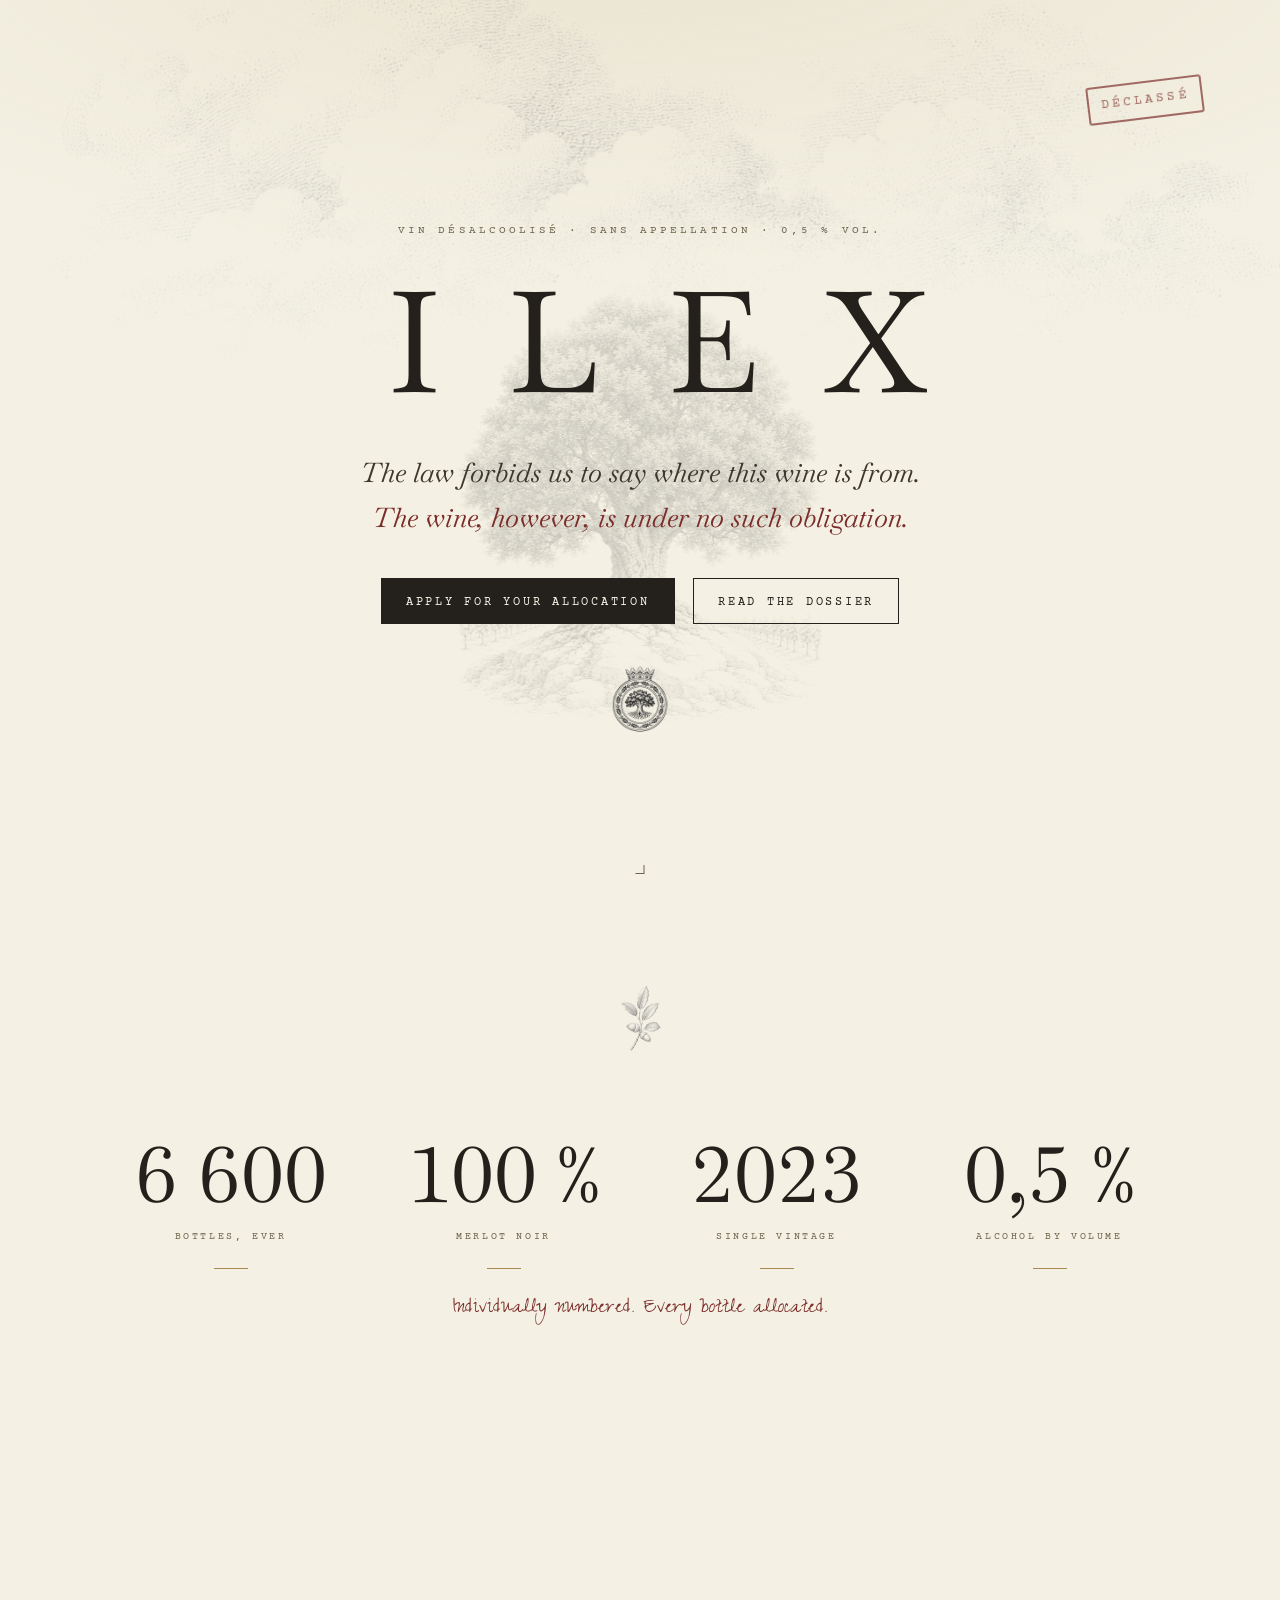
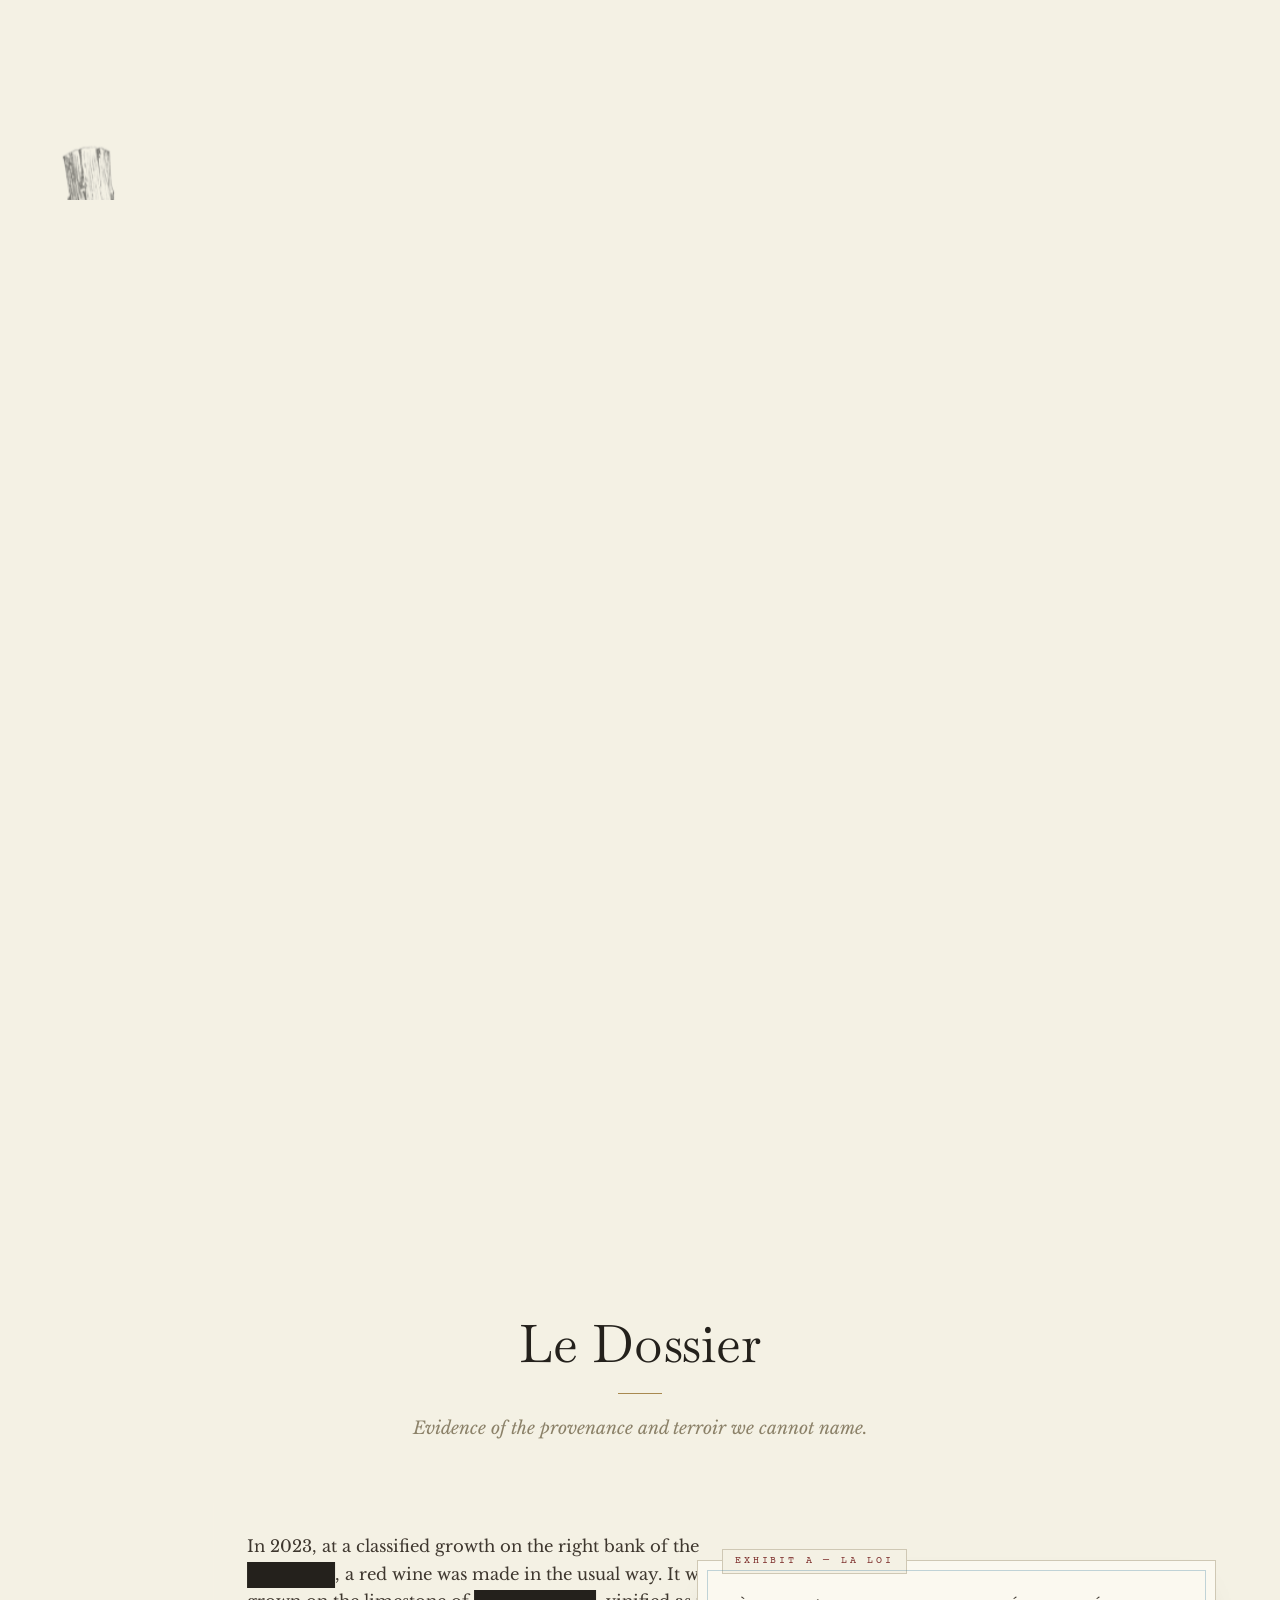
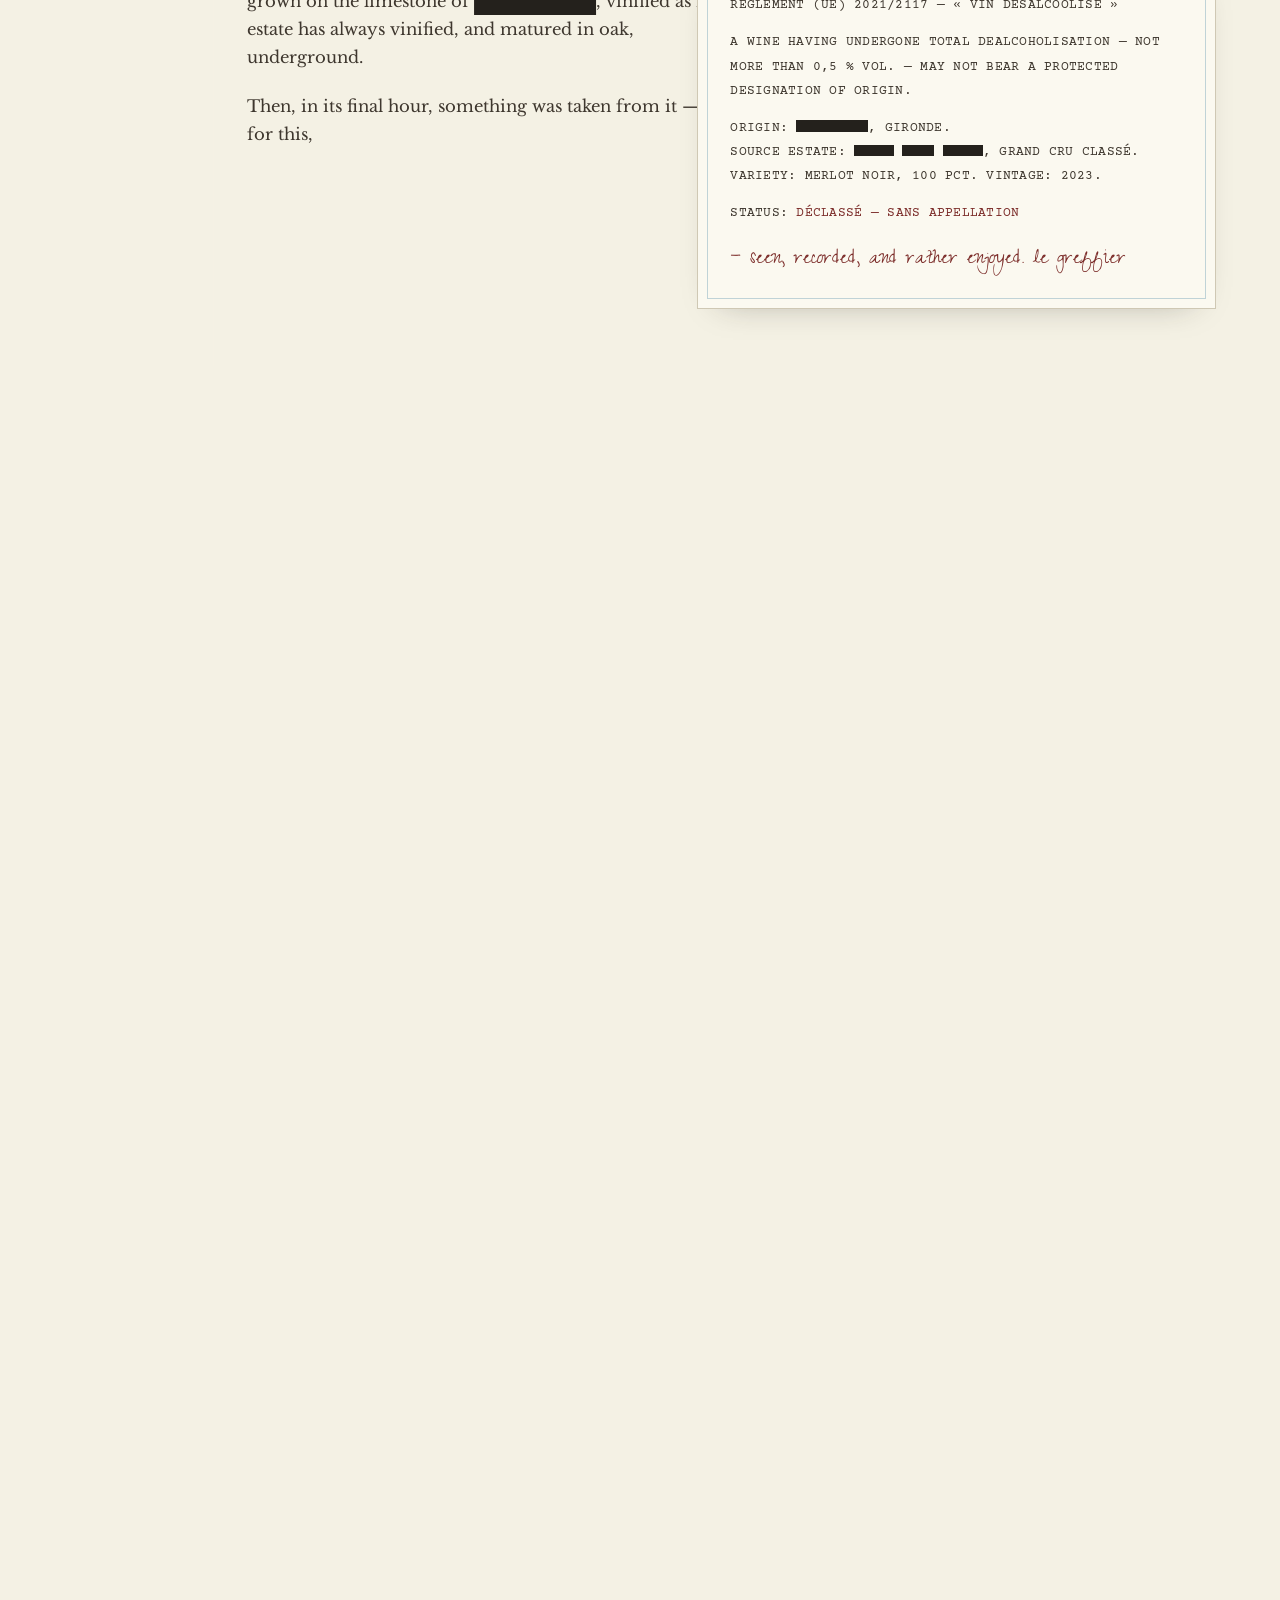
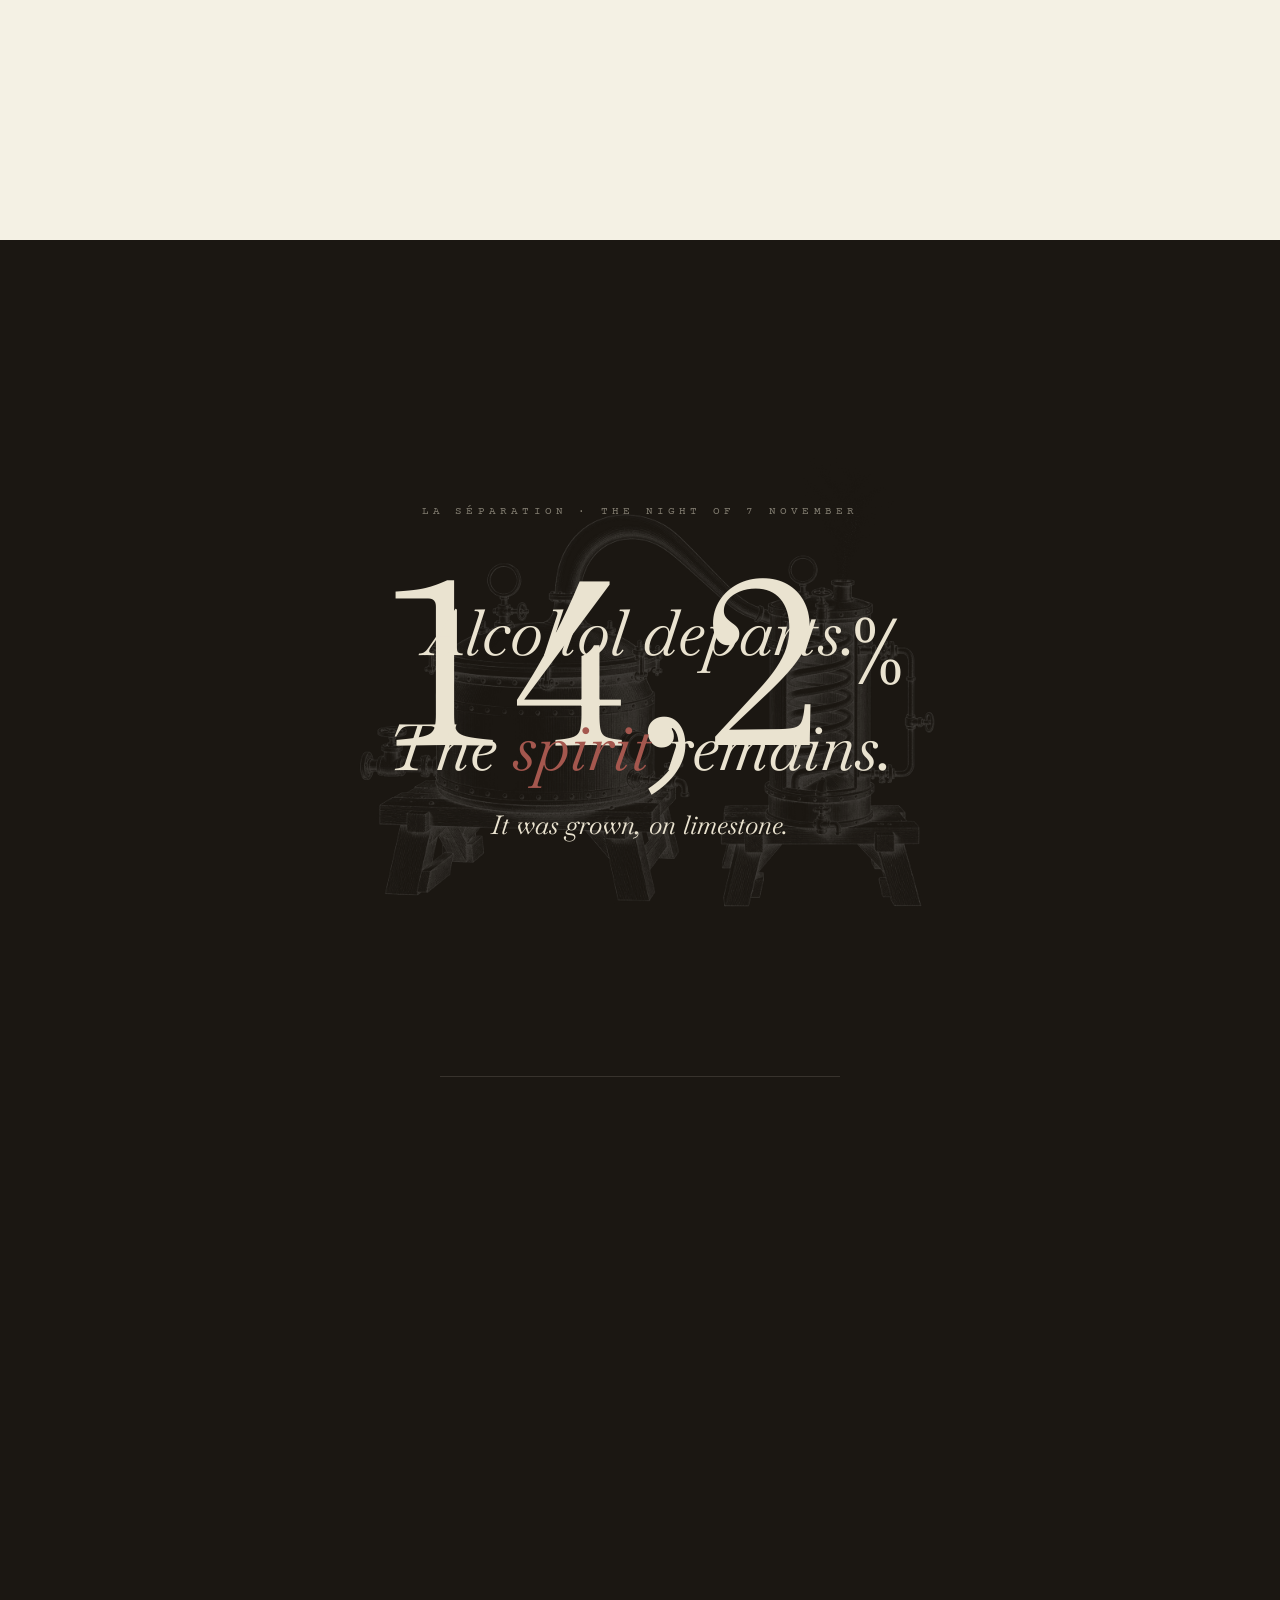
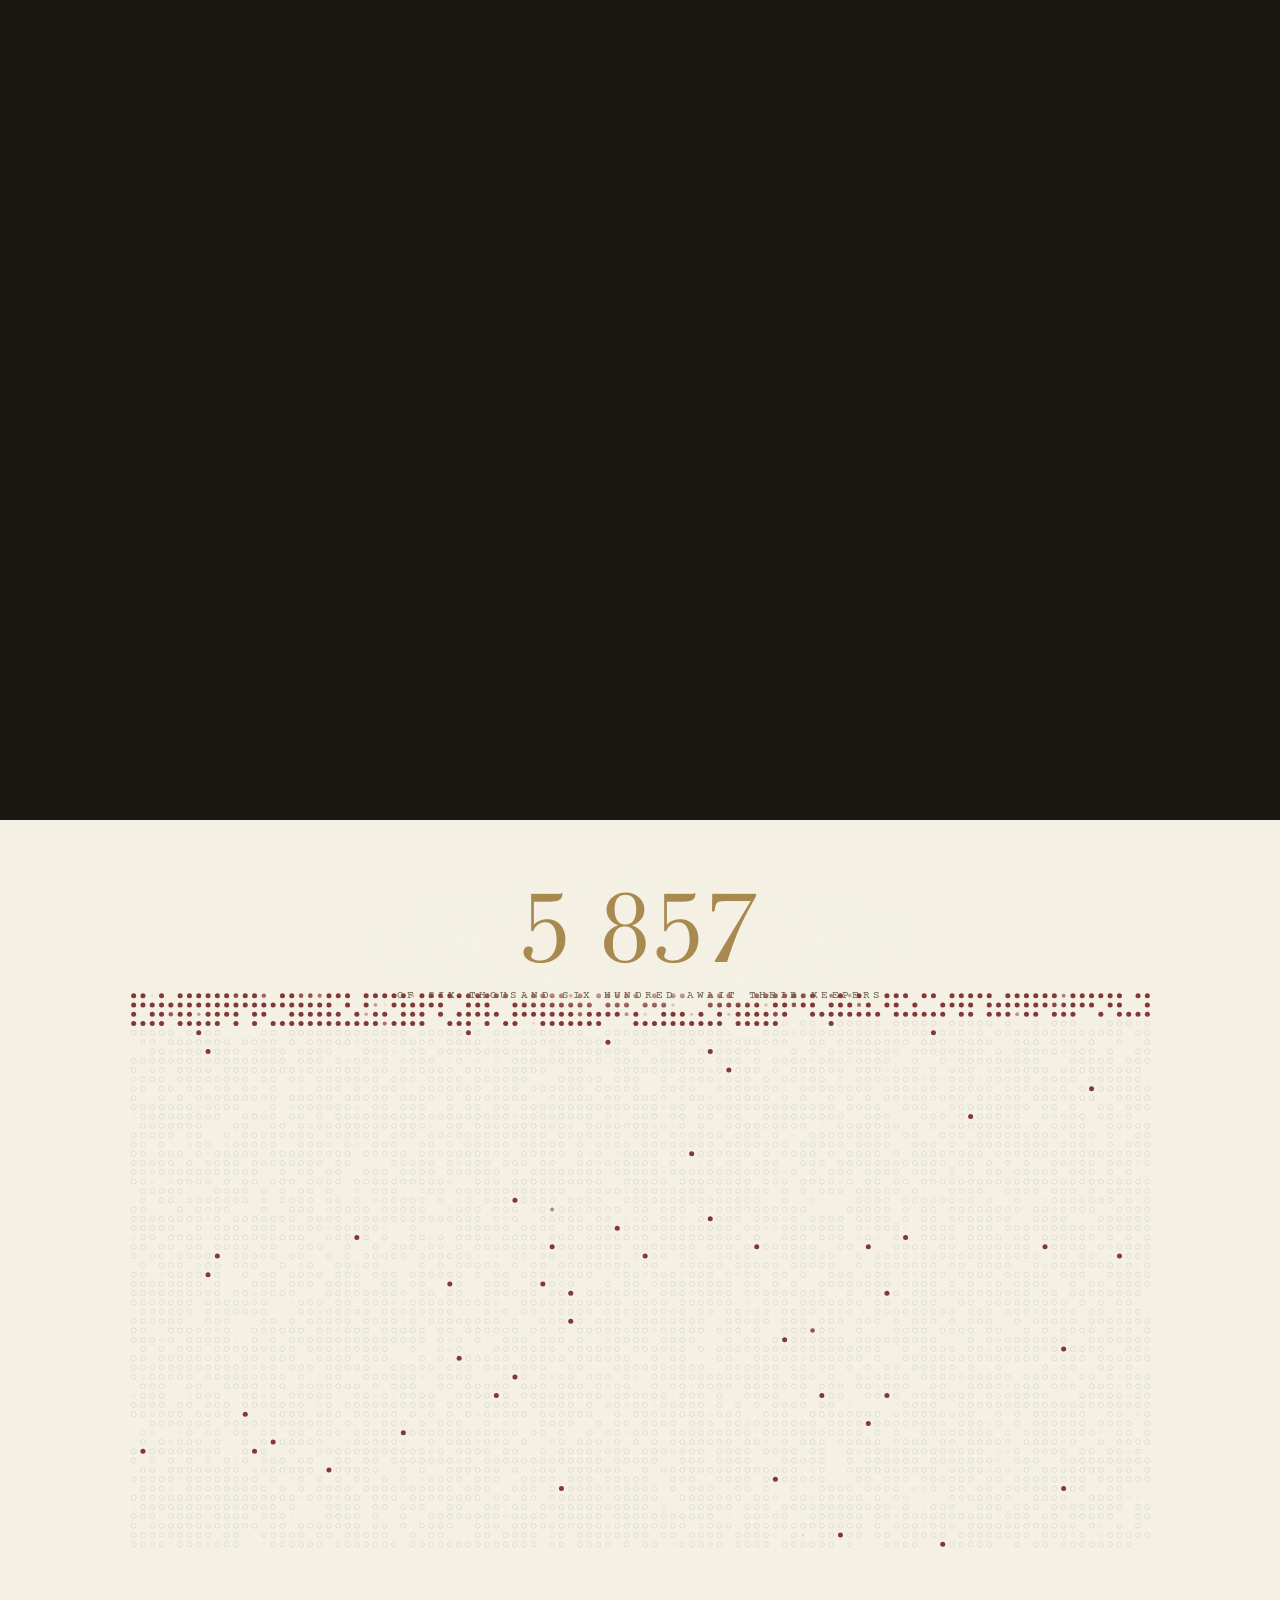
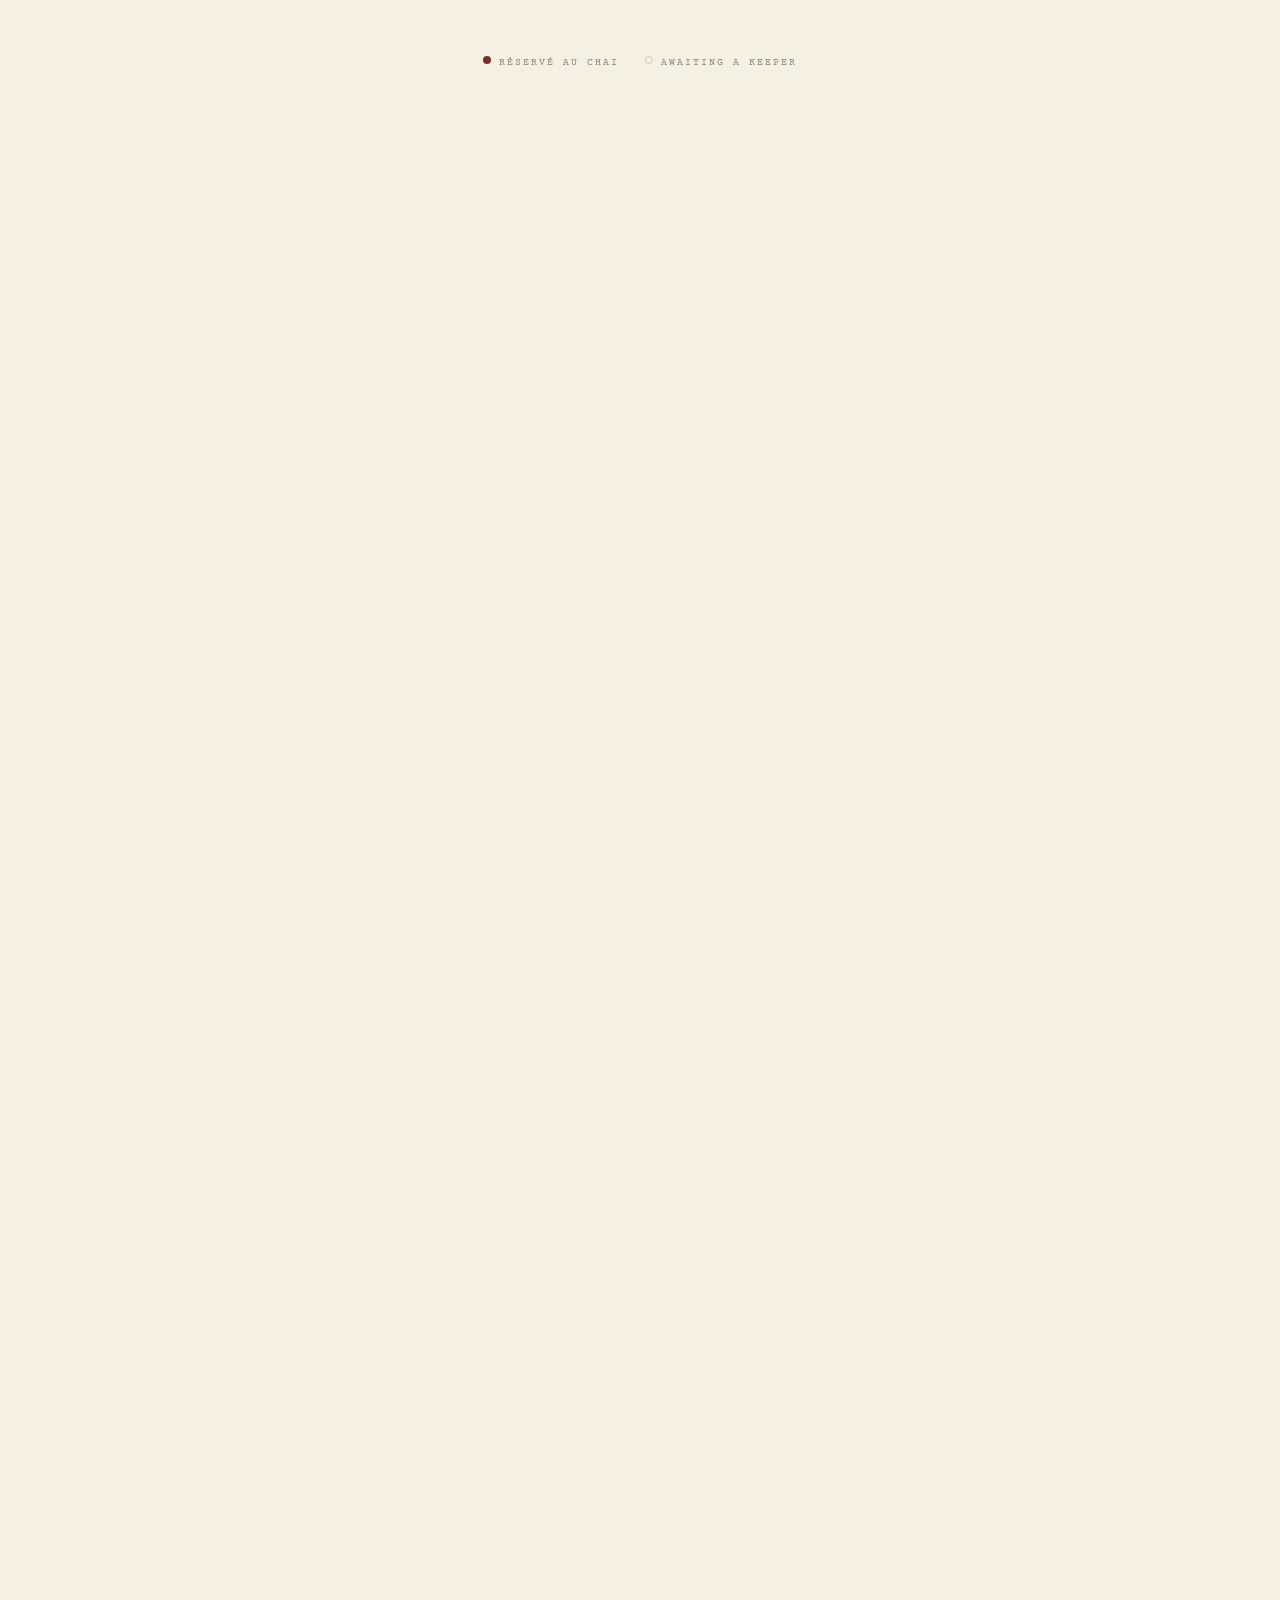
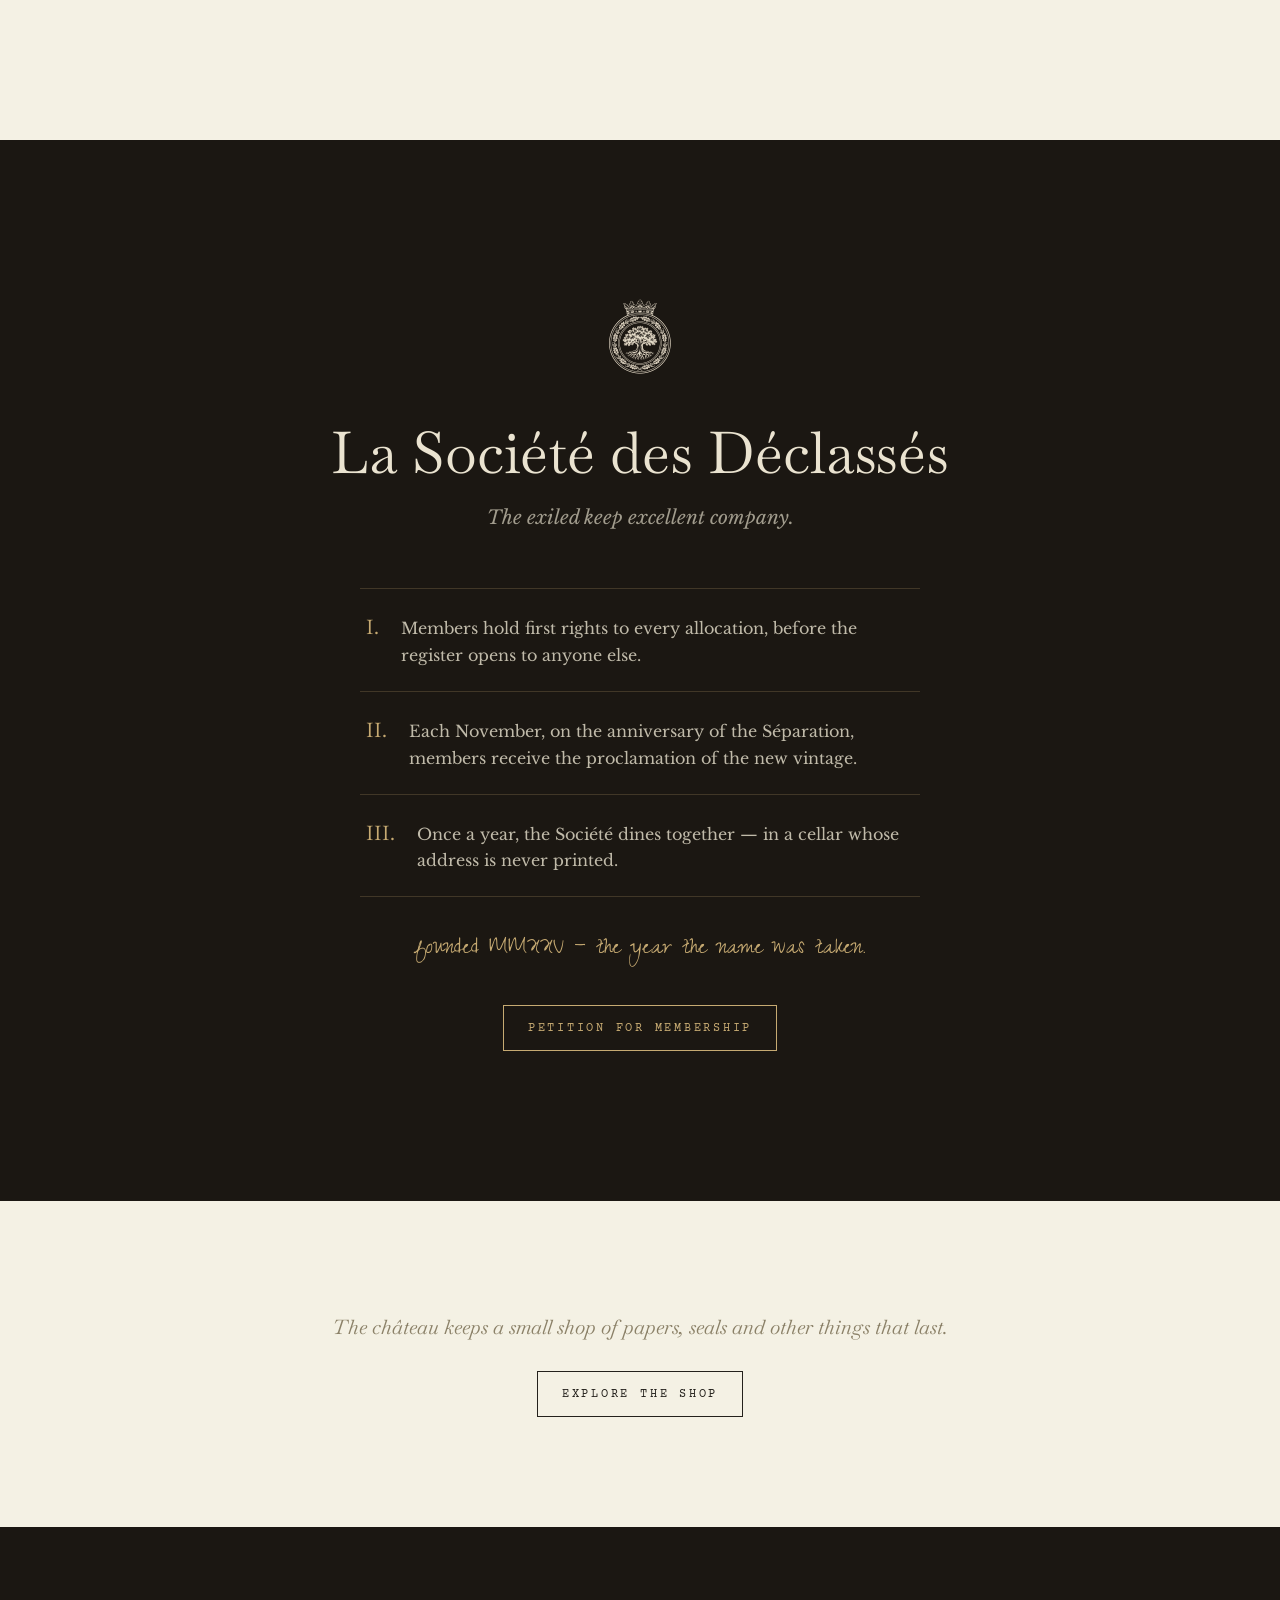
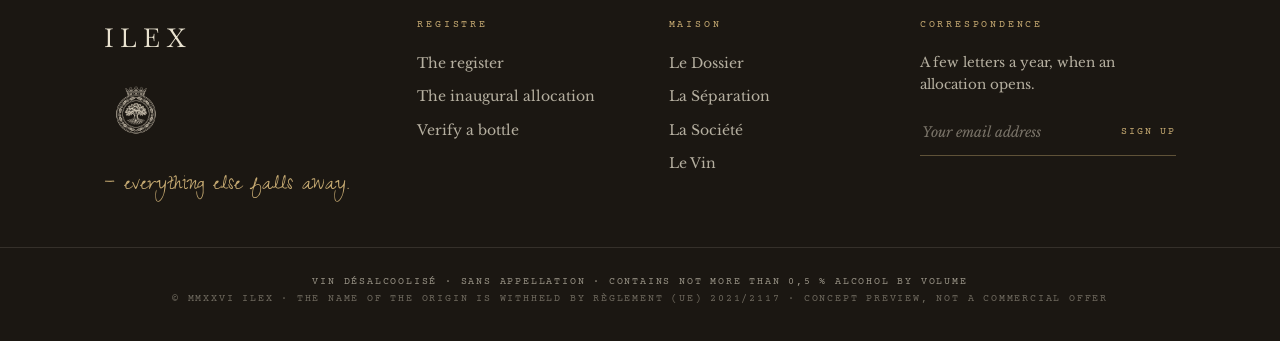
==== commit c7743a0e: "The line: Alcohol departs. The spirit remains. Co-Authored-By: Claude Fable 5 <noreply@anthropic.com" ====
--- a/index.html
+++ b/index.html
@@ -117,8 +117,8 @@
         </div>
       </div>
       <div class="sep-finale">
-        <p id="fin1">The alcohol departs.</p>
-        <p id="fin2">Its <span class="sp">spirit</span> remains.</p>
+        <p id="fin1">Alcohol departs.</p>
+        <p id="fin2">The <span class="sp">spirit</span> remains.</p>
       </div>
       <div class="sep-rule"><i id="sepRule"></i></div>
     </div>
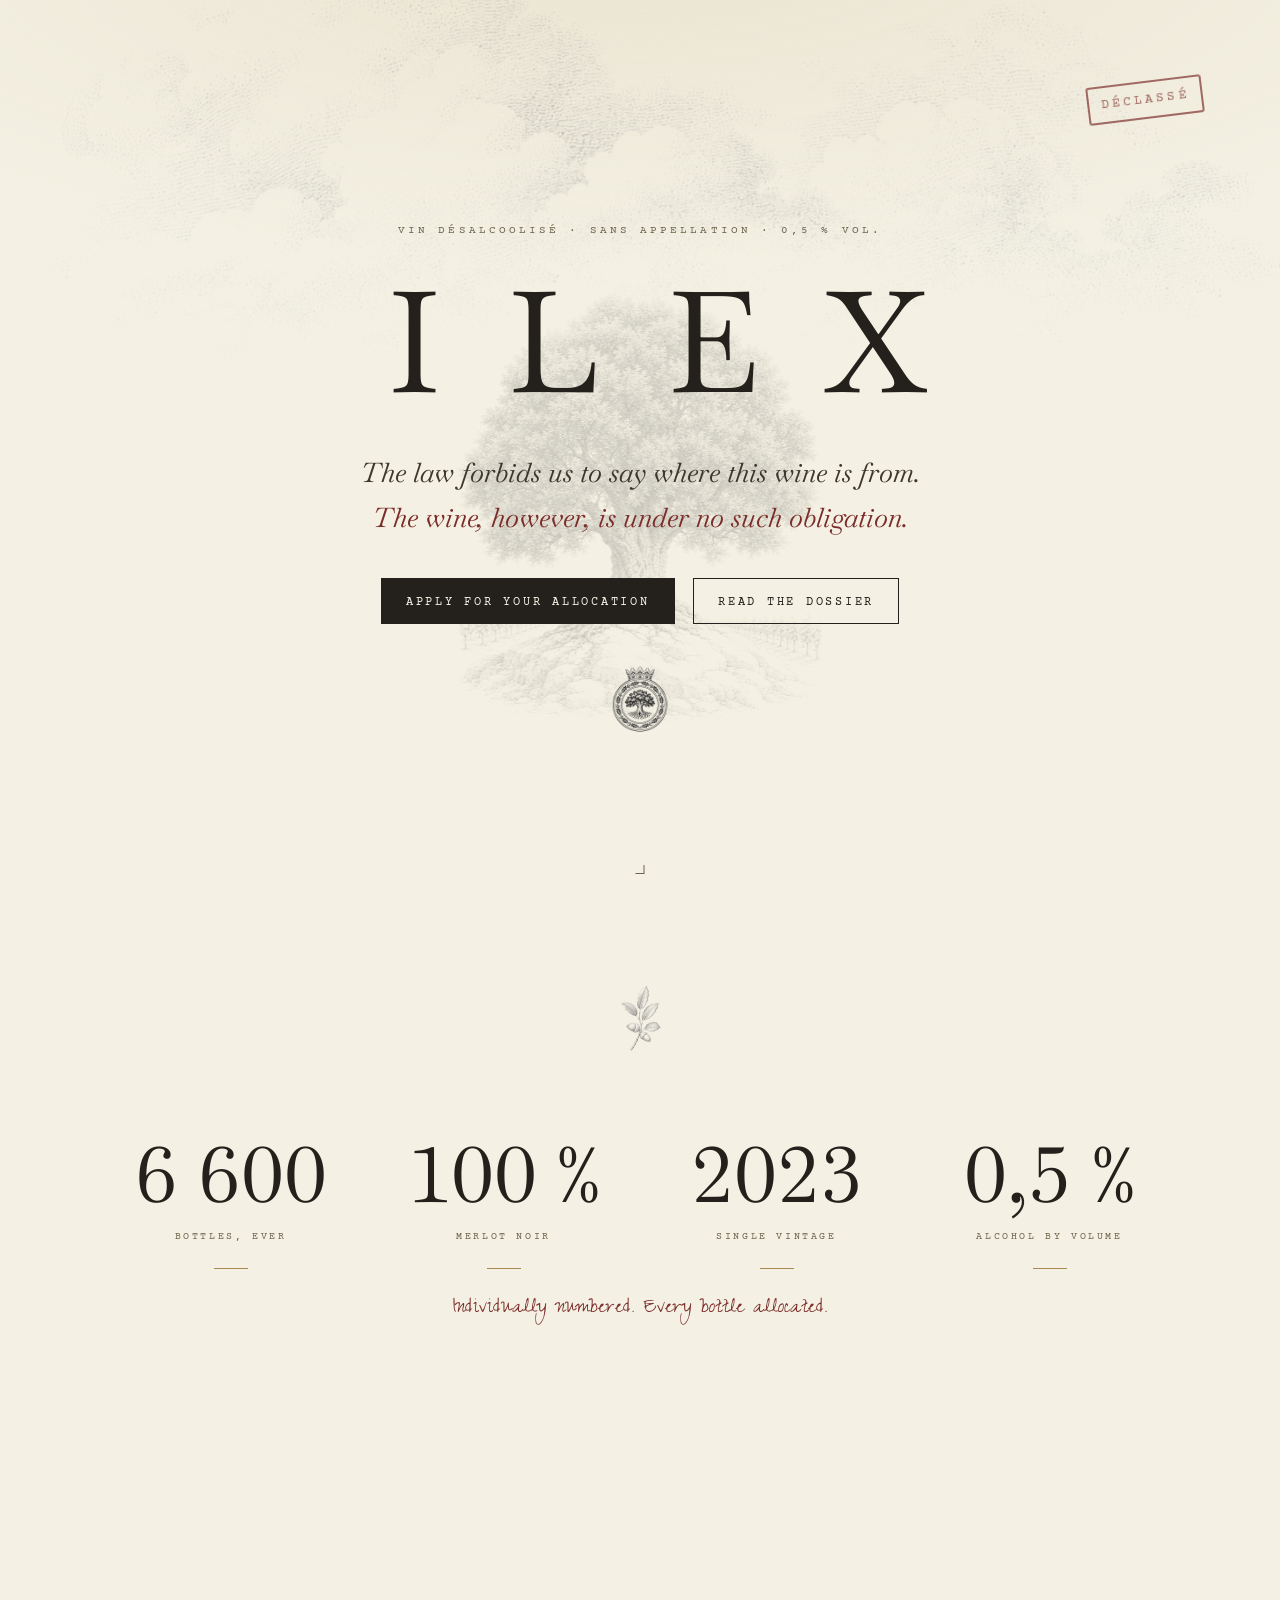
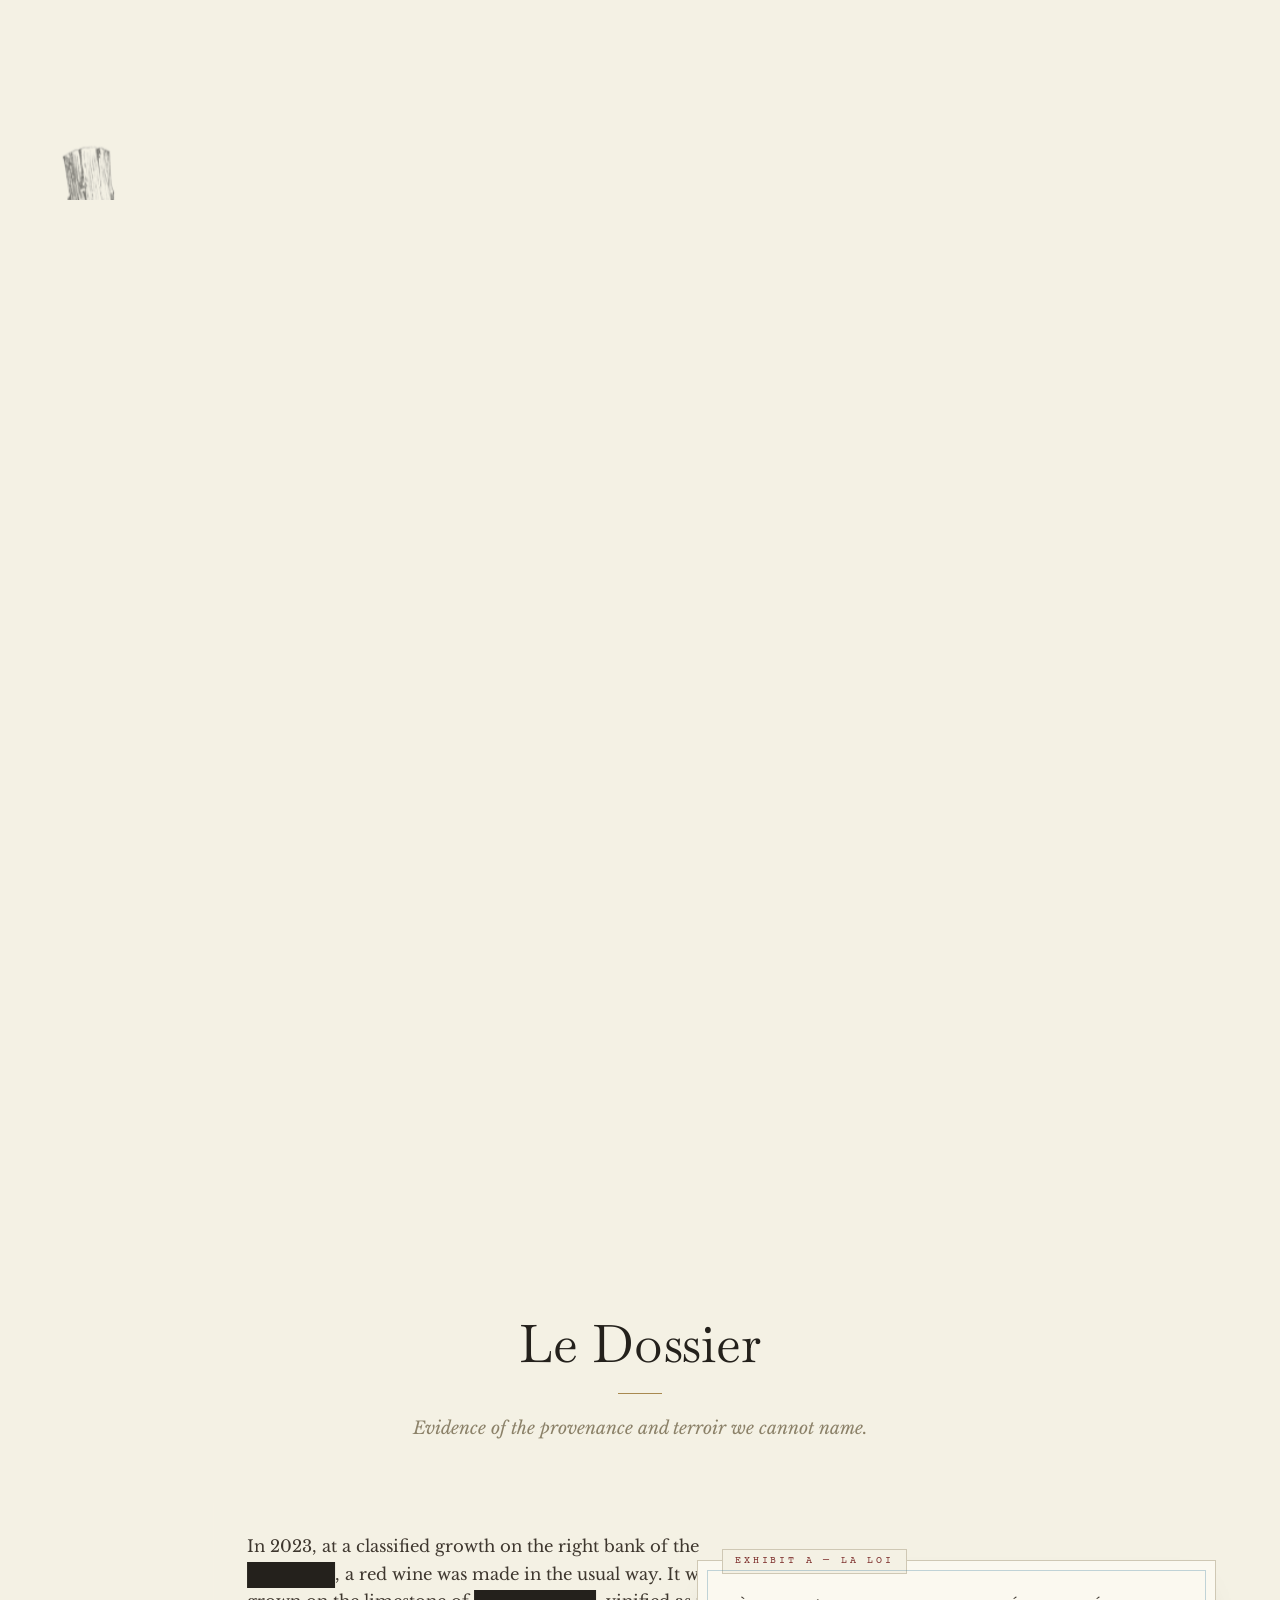
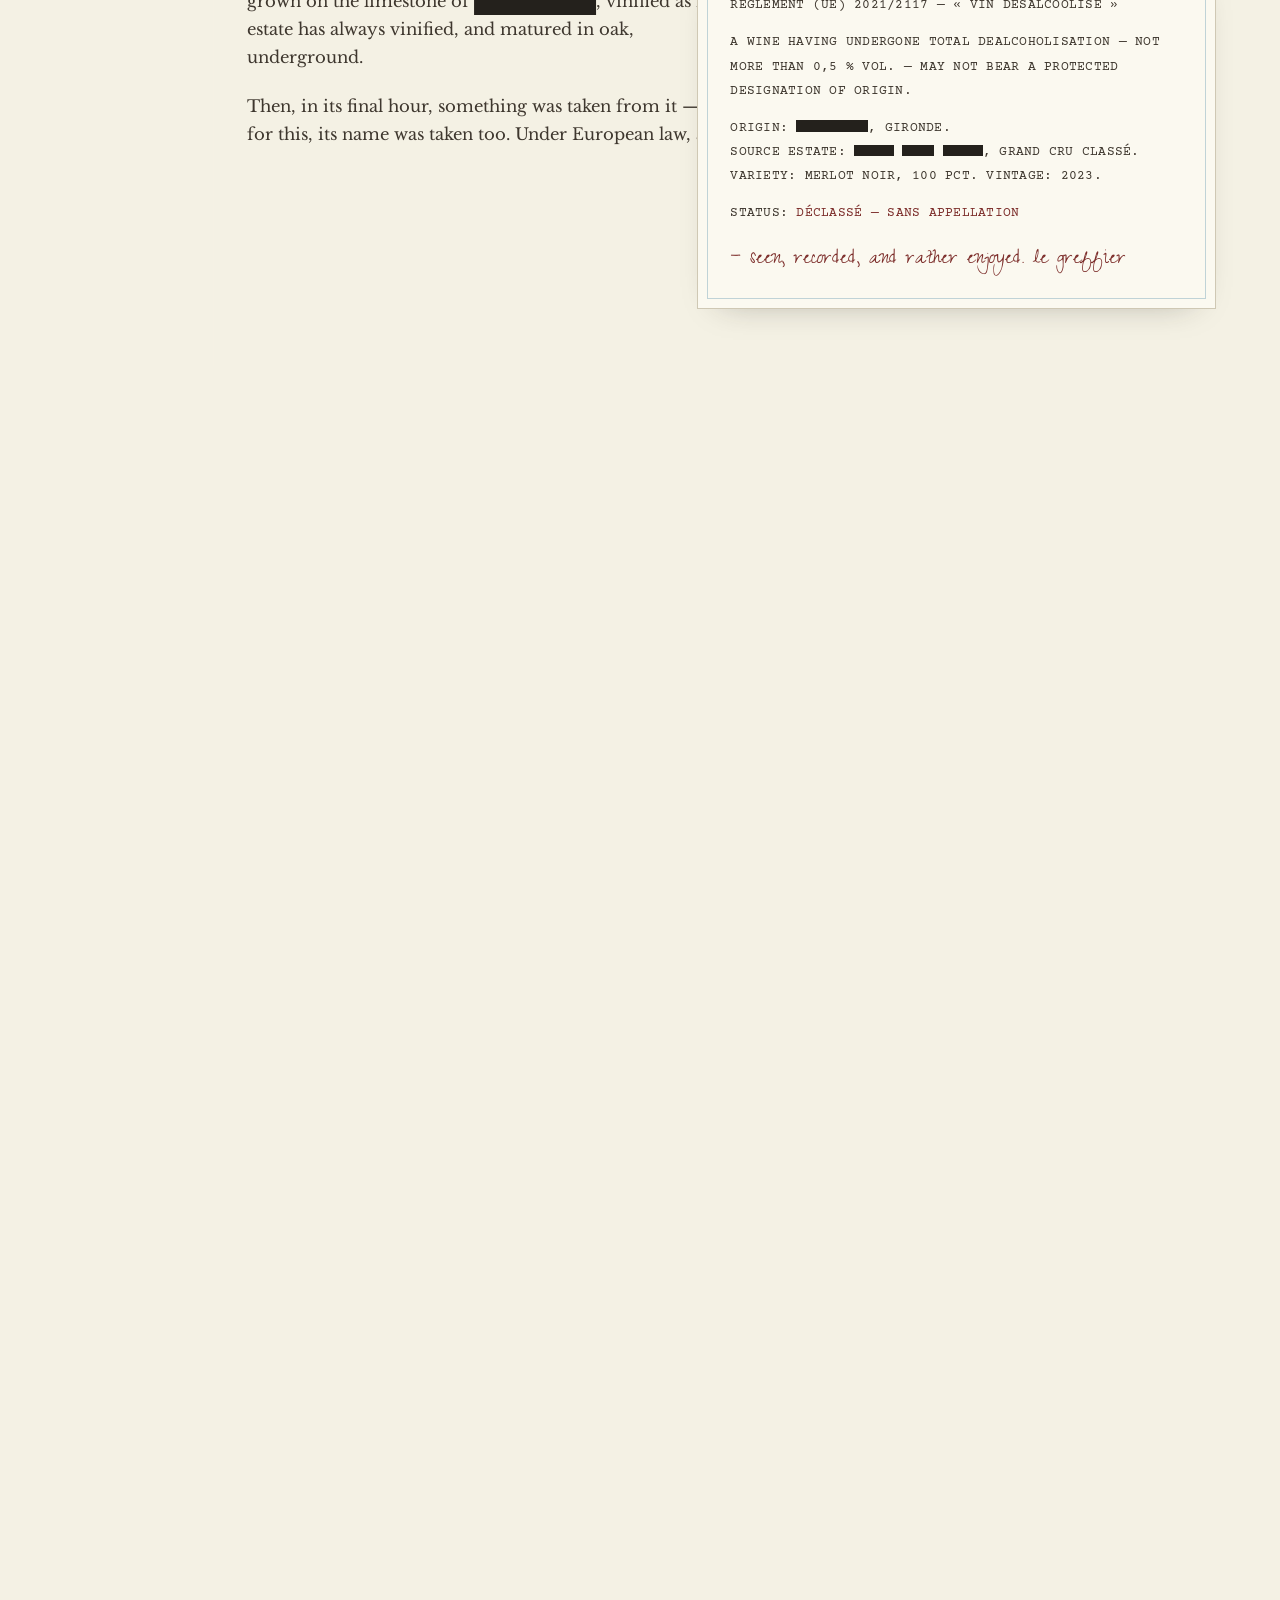
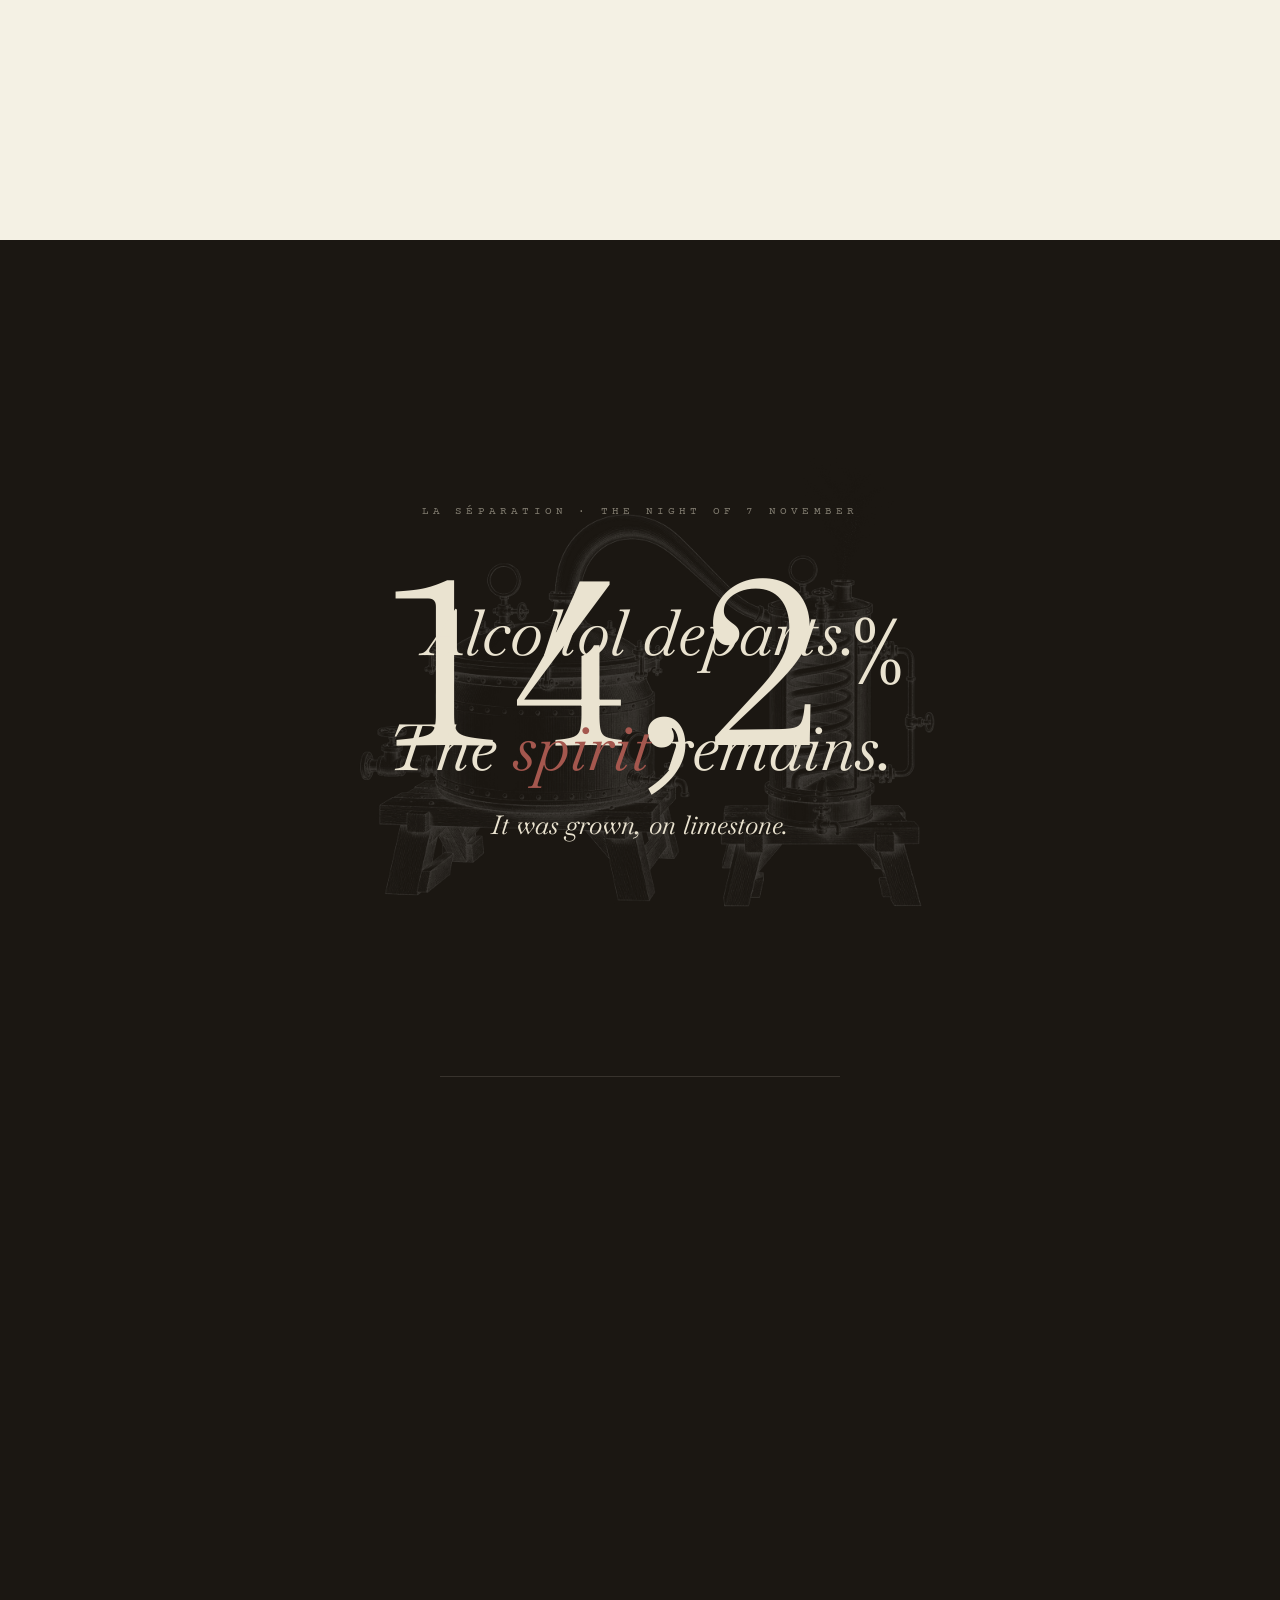
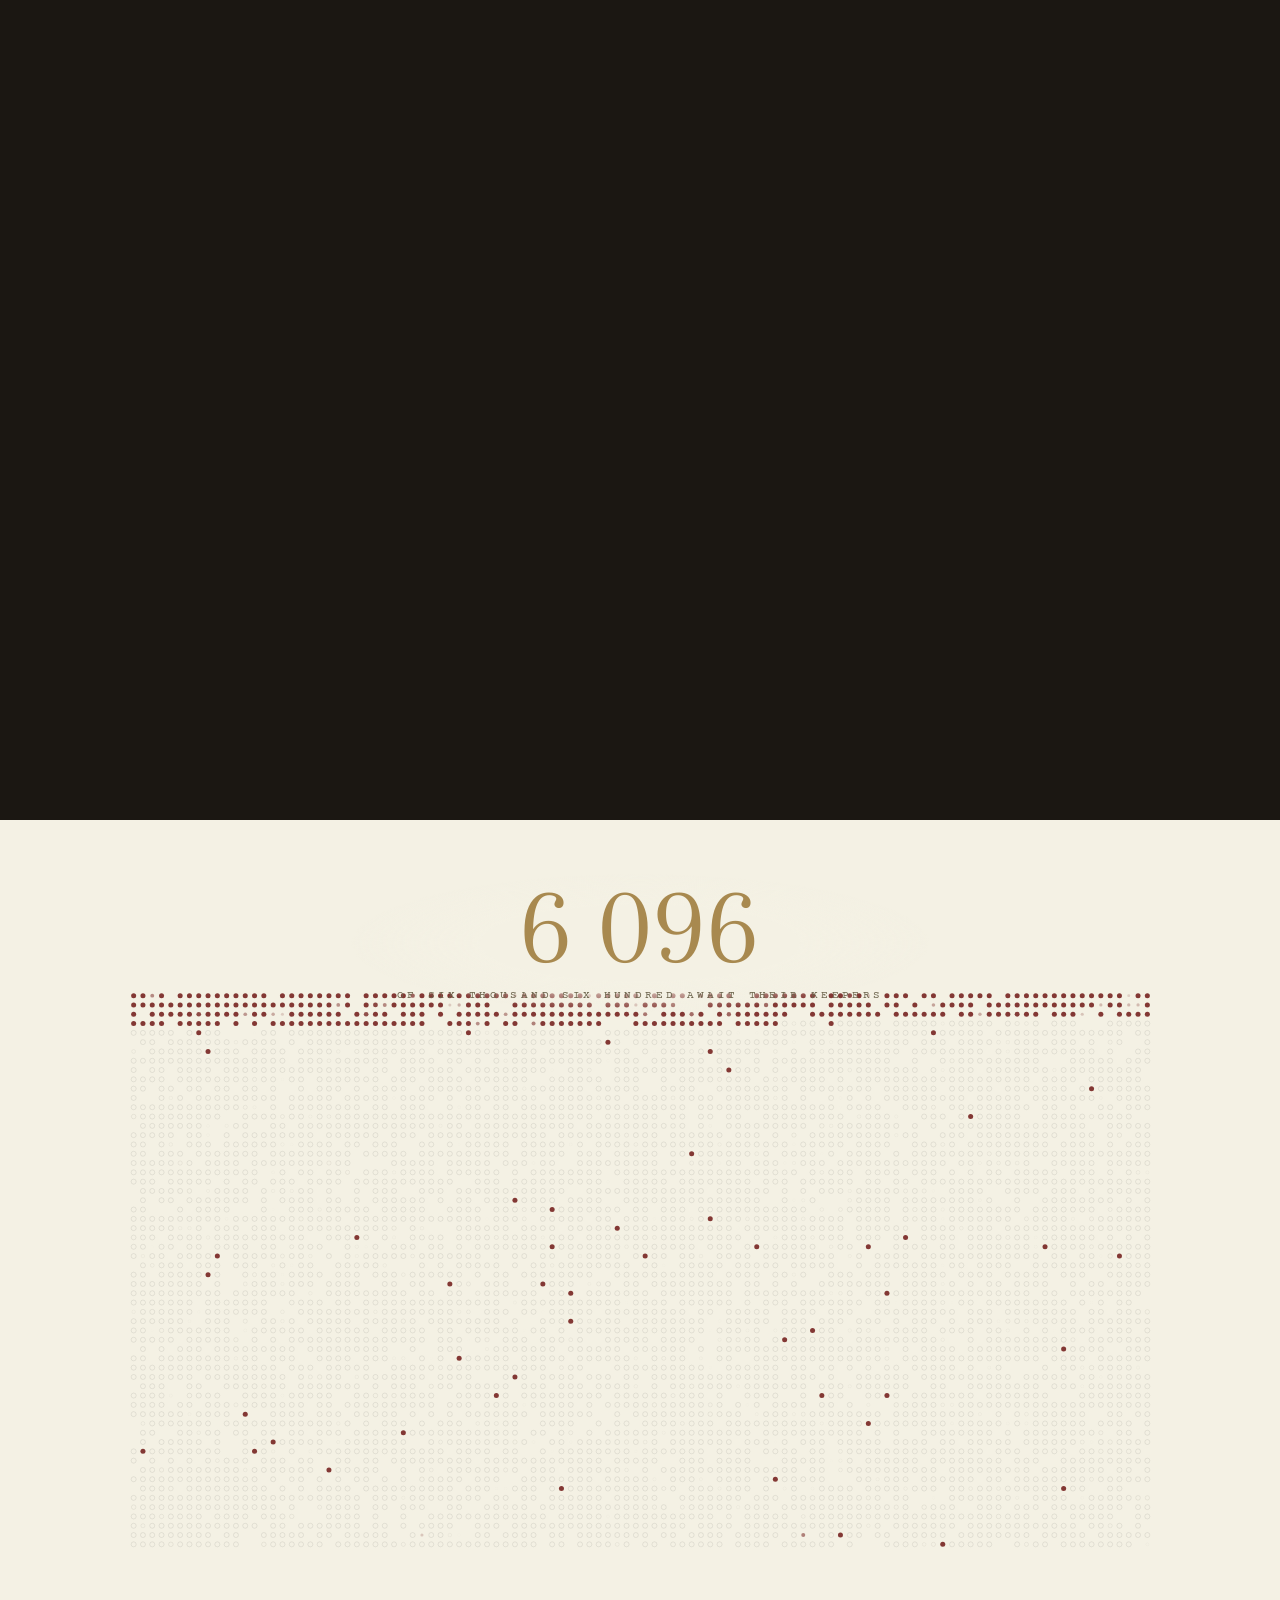
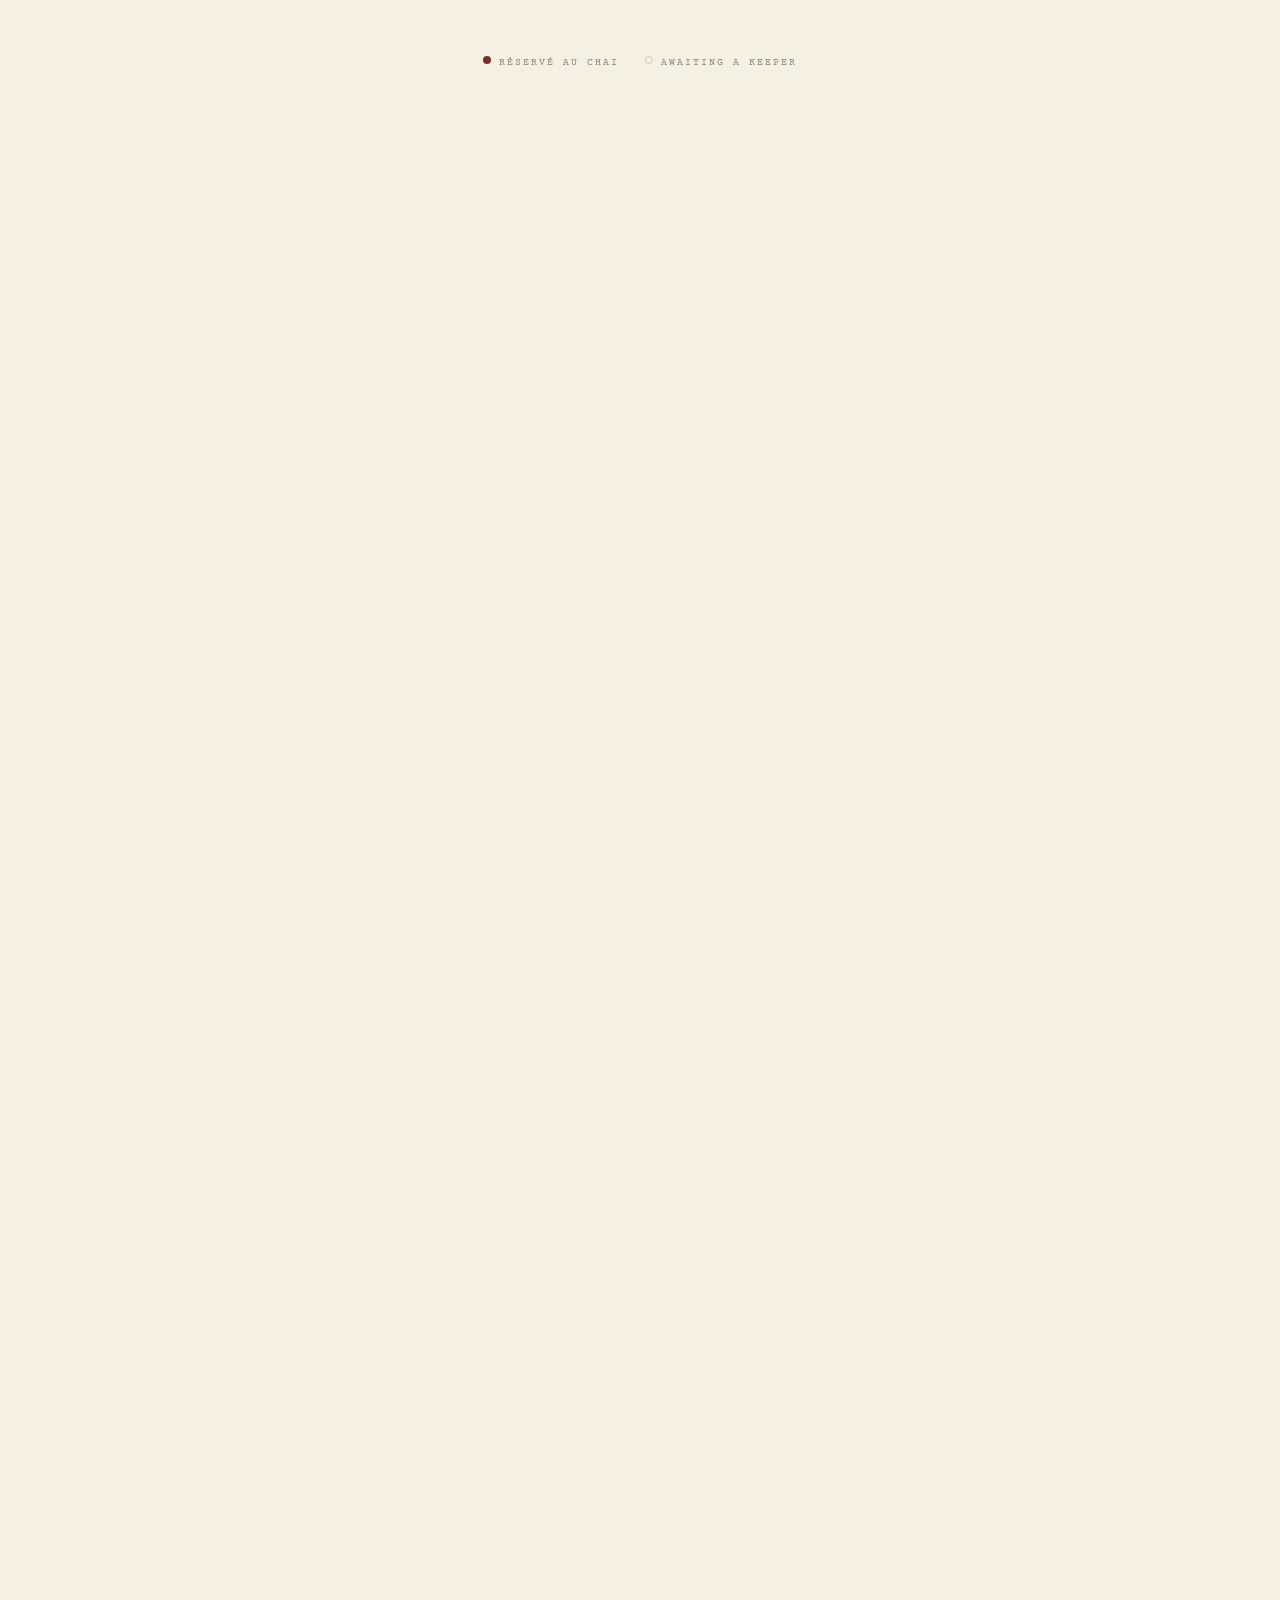
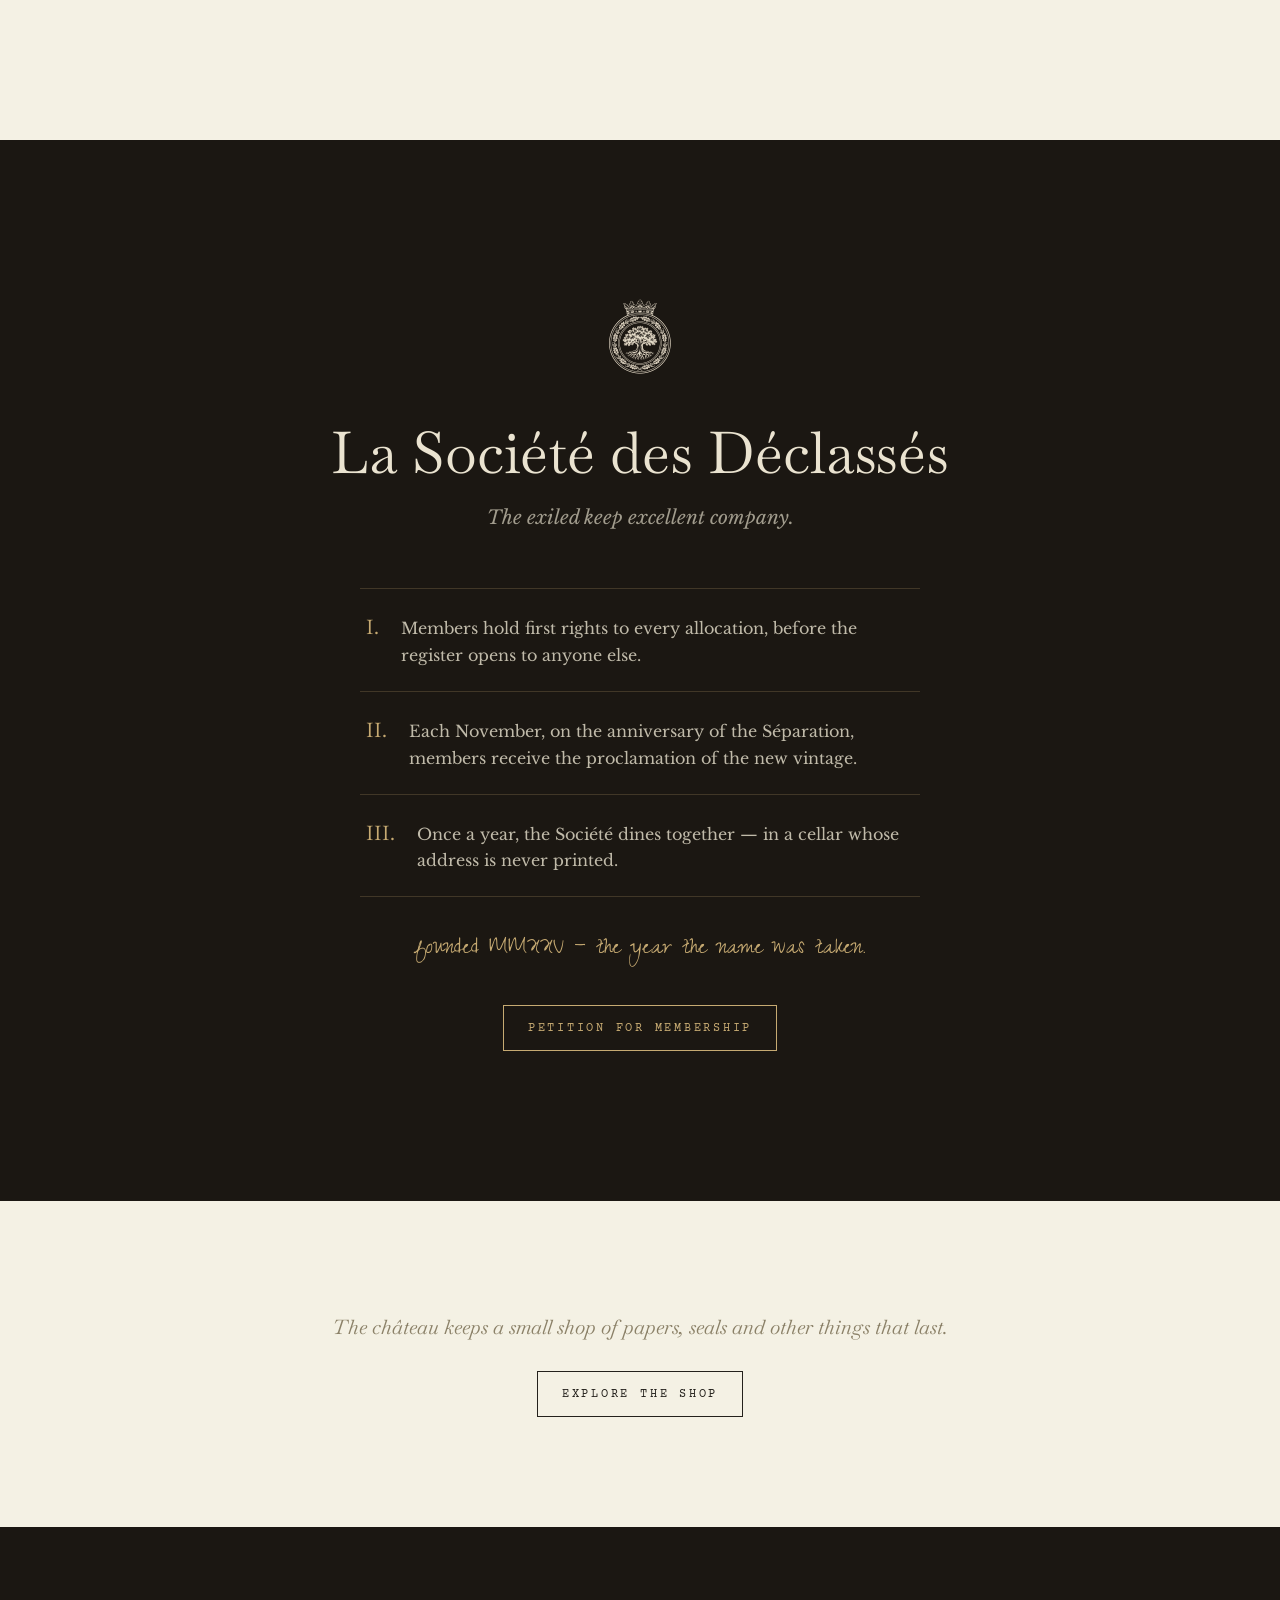
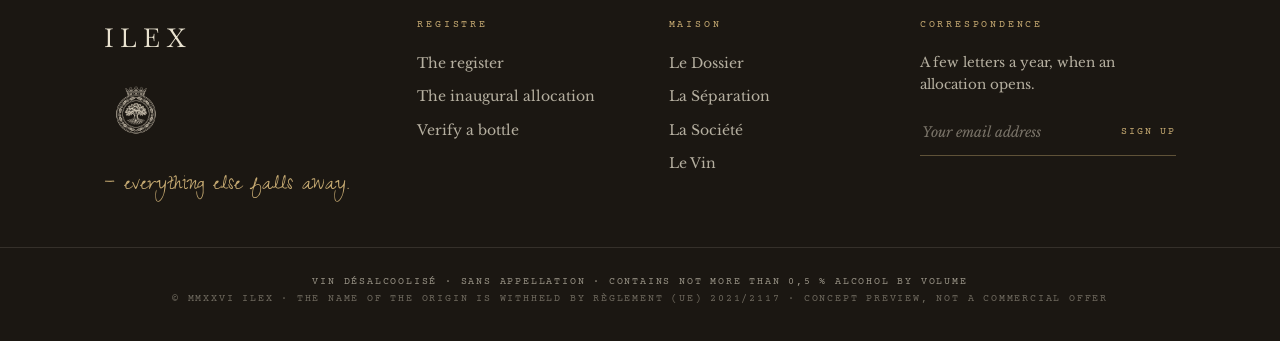
==== commit ac0dff8d: "Mobile pass: numbers vignette stacks correctly, line under numerals, sized type and stages Co-Author" ====
--- a/index.html
+++ b/index.html
@@ -9,7 +9,7 @@
 <link rel="preconnect" href="https://fonts.googleapis.com">
 <link rel="preconnect" href="https://fonts.gstatic.com" crossorigin>
 <link href="https://fonts.googleapis.com/css2?family=Baskervville:ital@0;1&family=Baskervville+SC&family=Libre+Baskerville:ital,wght@0,400;0,700;1,400&family=Zeyada&family=Courier+Prime:ital@0;1&display=swap" rel="stylesheet">
-<link rel="stylesheet" href="css/site.css?v=16">
+<link rel="stylesheet" href="css/site.css?v=17">
 </head>
 <body>
 
@@ -215,6 +215,6 @@
   </div>
 </footer>
 
-<script src="js/site.js?v=16"></script>
+<script src="js/site.js?v=17"></script>
 </body>
 </html>
--- a/css/site.css
+++ b/css/site.css
@@ -152,7 +152,21 @@
 .stats .sprig{position:absolute;top:8vh;left:50%;transform:translateX(-50%);height:100px;opacity:.8}
 .stats-inner{position:relative;z-index:2;max-width:1200px;margin:0 auto;padding:0 5vw;display:grid;
   grid-template-columns:repeat(4,1fr);gap:20px;text-align:center;width:100%}
-@media(max-width:760px){.stats-inner{grid-template-columns:1fr 1fr;gap:44px 20px;margin-bottom:34vh}}
+@media(max-width:760px){
+  .stats-inner{grid-template-columns:1fr 1fr;gap:40px 16px;margin-bottom:0}
+  .stats-stage{justify-content:flex-start;padding-top:15vh}
+  .stats .sprig{top:4vh;height:58px}
+  .backdrop-wrap{height:42vh}
+  .backdrop-wrap img{object-position:50% 80%}
+  .stats .foot{white-space:normal;font-size:19px;line-height:1.5;margin:14px 28px 0}
+  .annonce{font-size:9px;letter-spacing:.14em;padding:8px 12px 6px}
+  .hero-inner{padding:90px 20px 40px}
+  .hero .stamp{top:6%;right:5%}
+  .sep-num{font-size:clamp(84px,24vw,140px)}
+  .reg-cta{padding:28px 22px}
+  .stage-bottle{min-height:480px}
+  .stage-bottle .bottle{height:min(48vh,420px)}
+}
 .stat .n{font-family:var(--font-display);font-size:clamp(44px,6vw,84px);color:var(--ink);font-variant-numeric:tabular-nums;line-height:1}
 .stat .l{font-family:var(--law);font-size:10px;letter-spacing:.26em;text-transform:uppercase;color:var(--sepia);margin-top:16px}
 .stat .r{width:34px;height:1px;background:var(--gold);margin:22px auto 0}
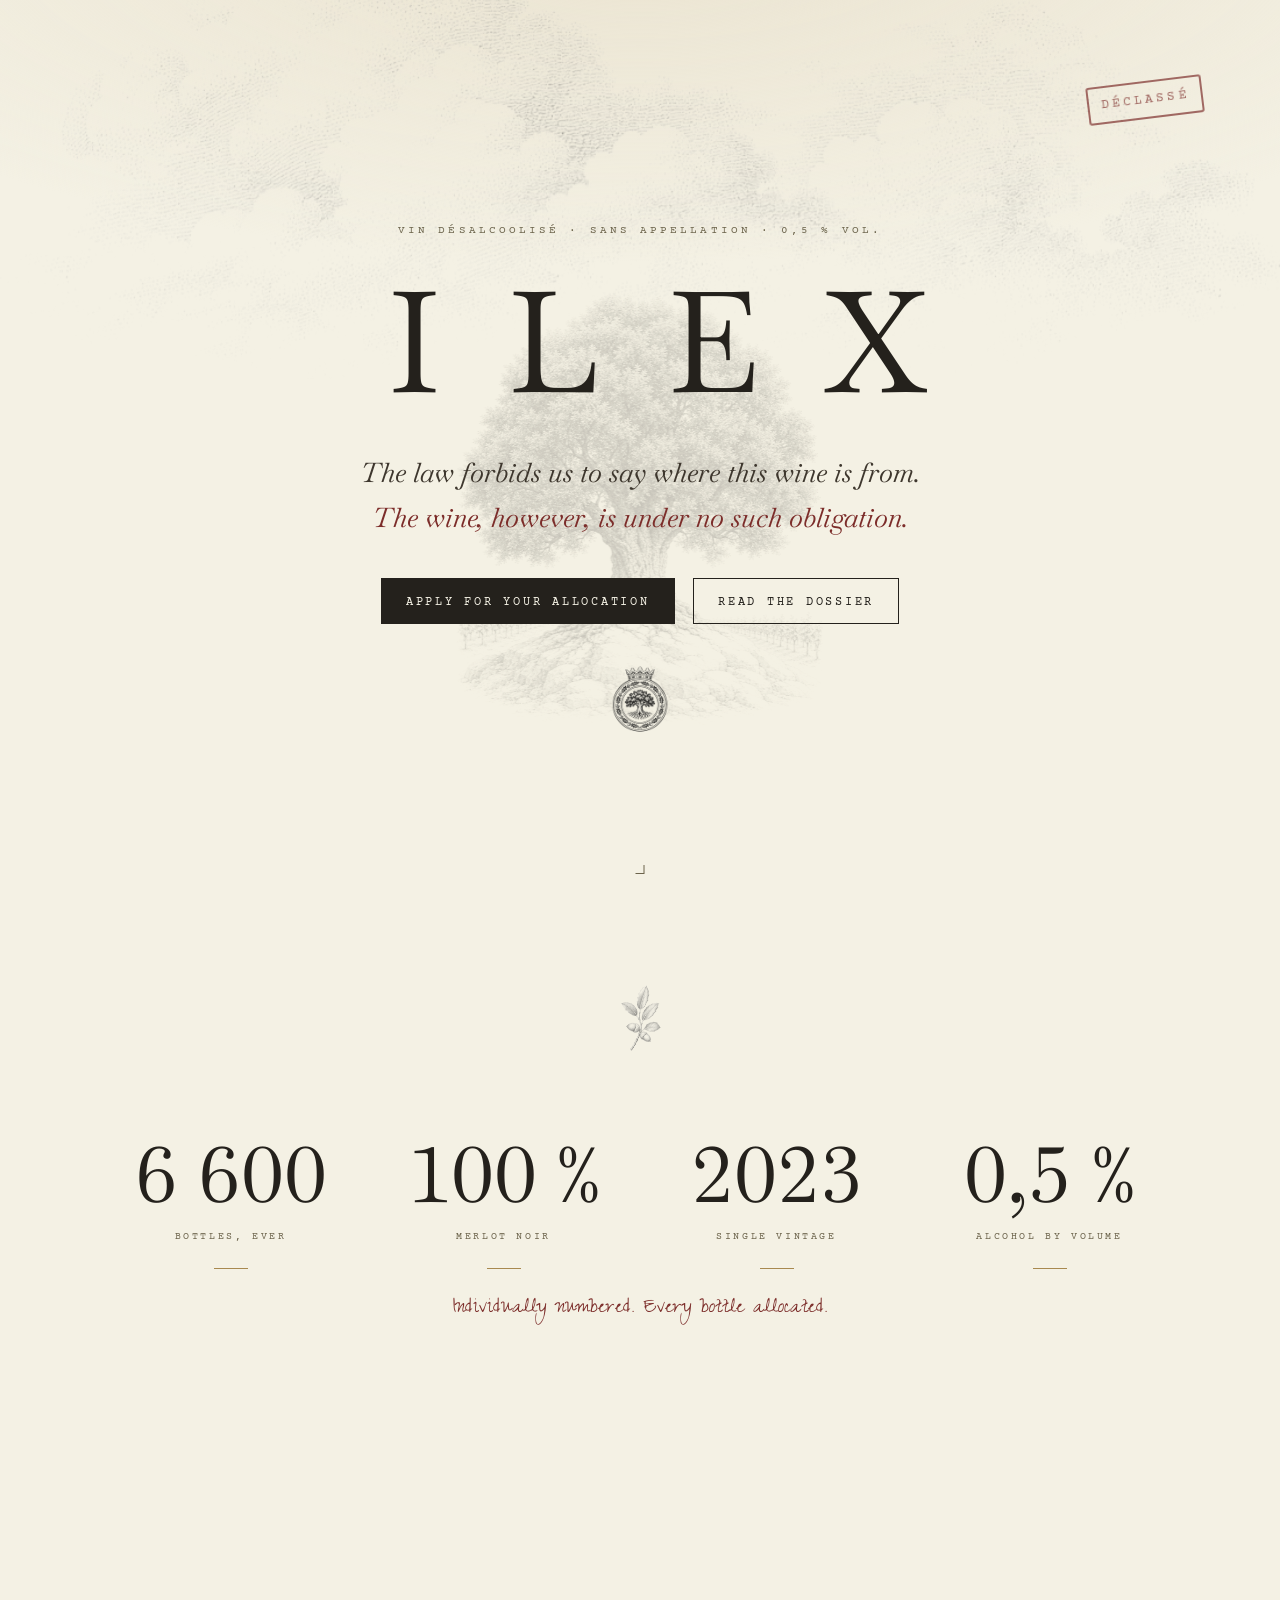
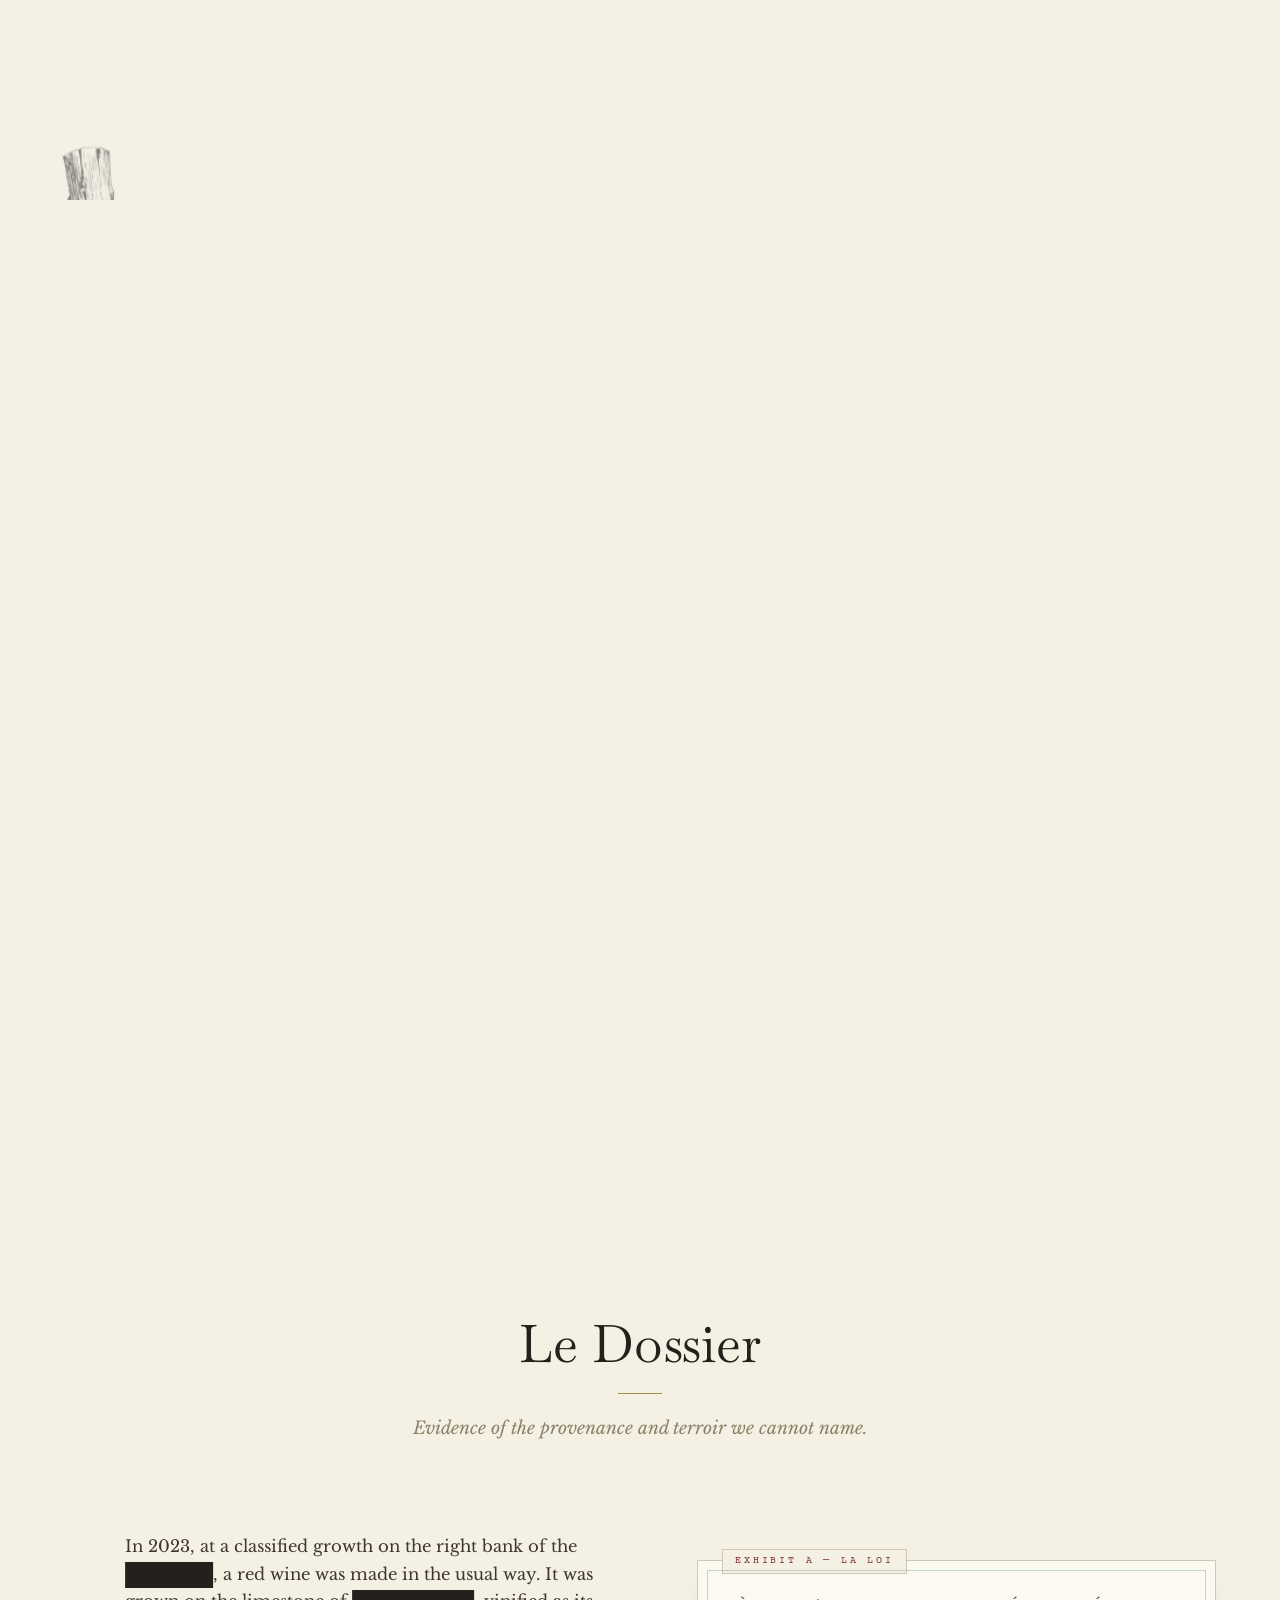
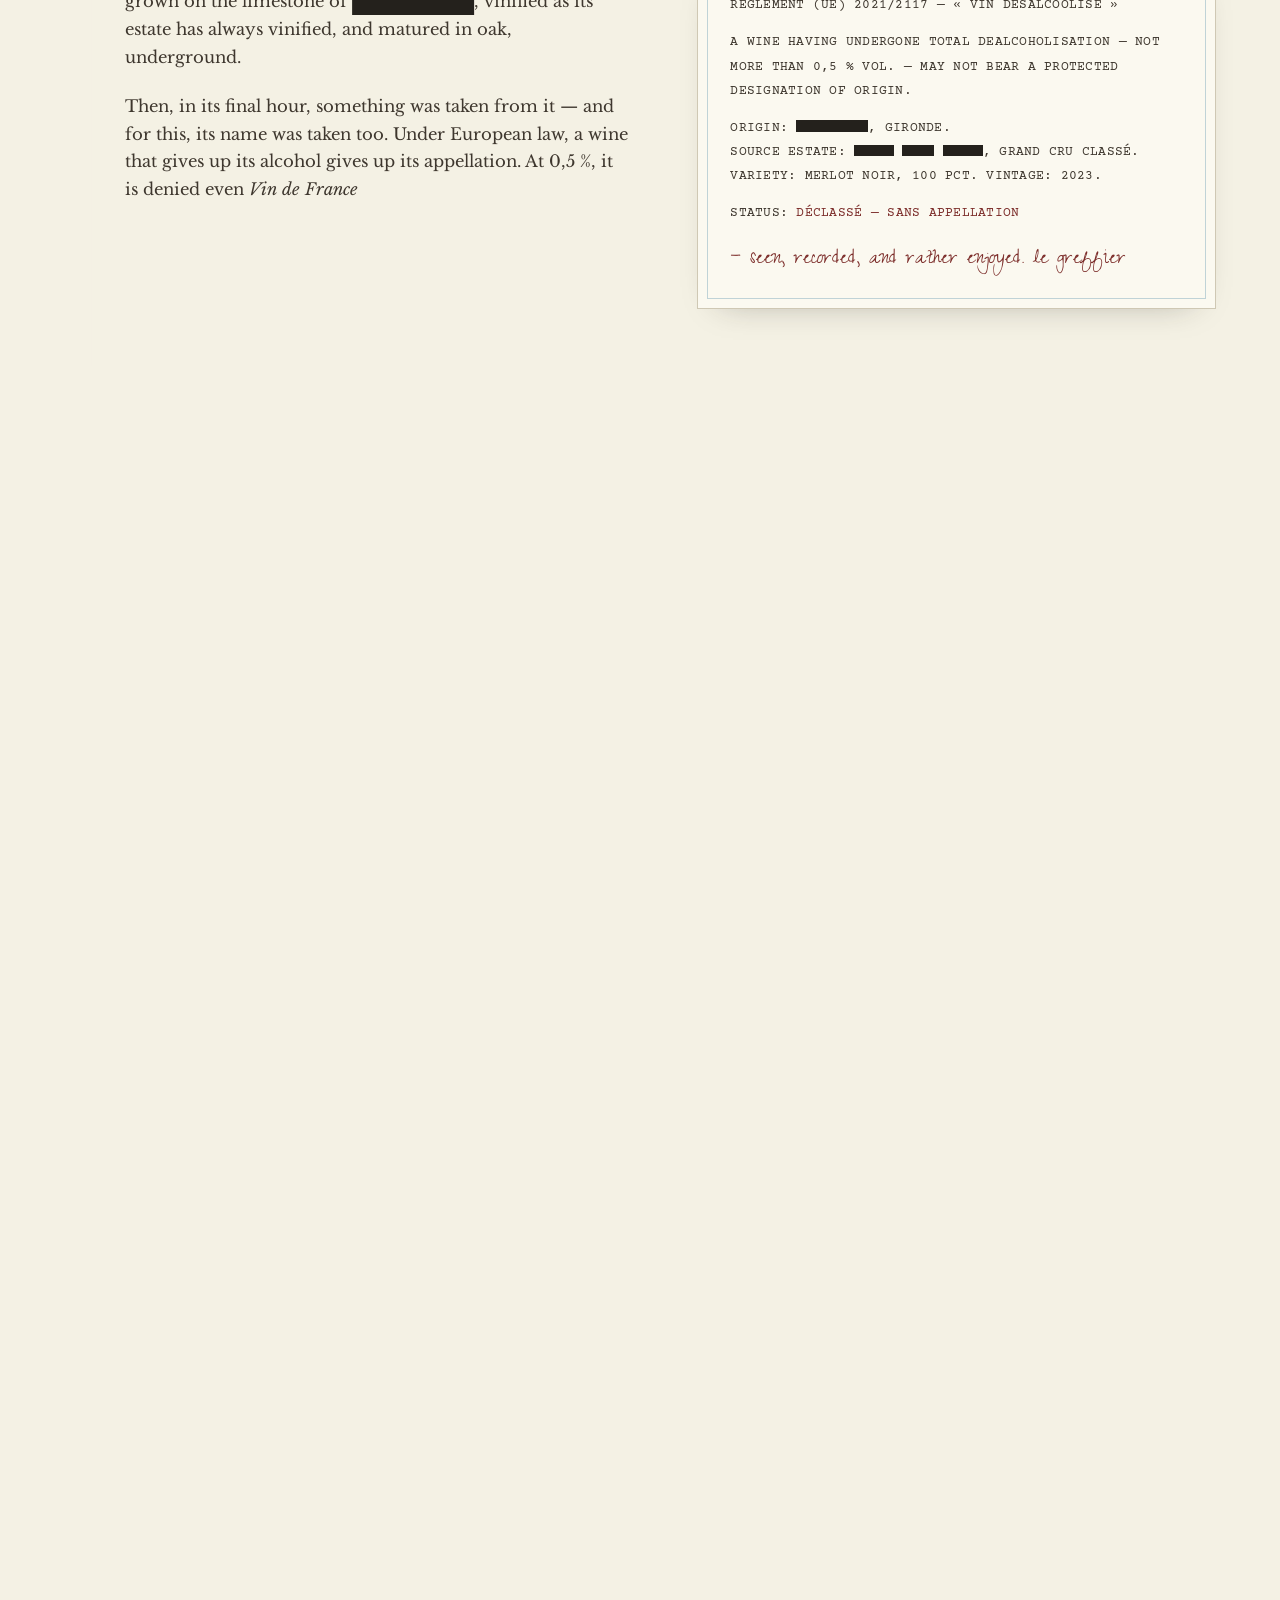
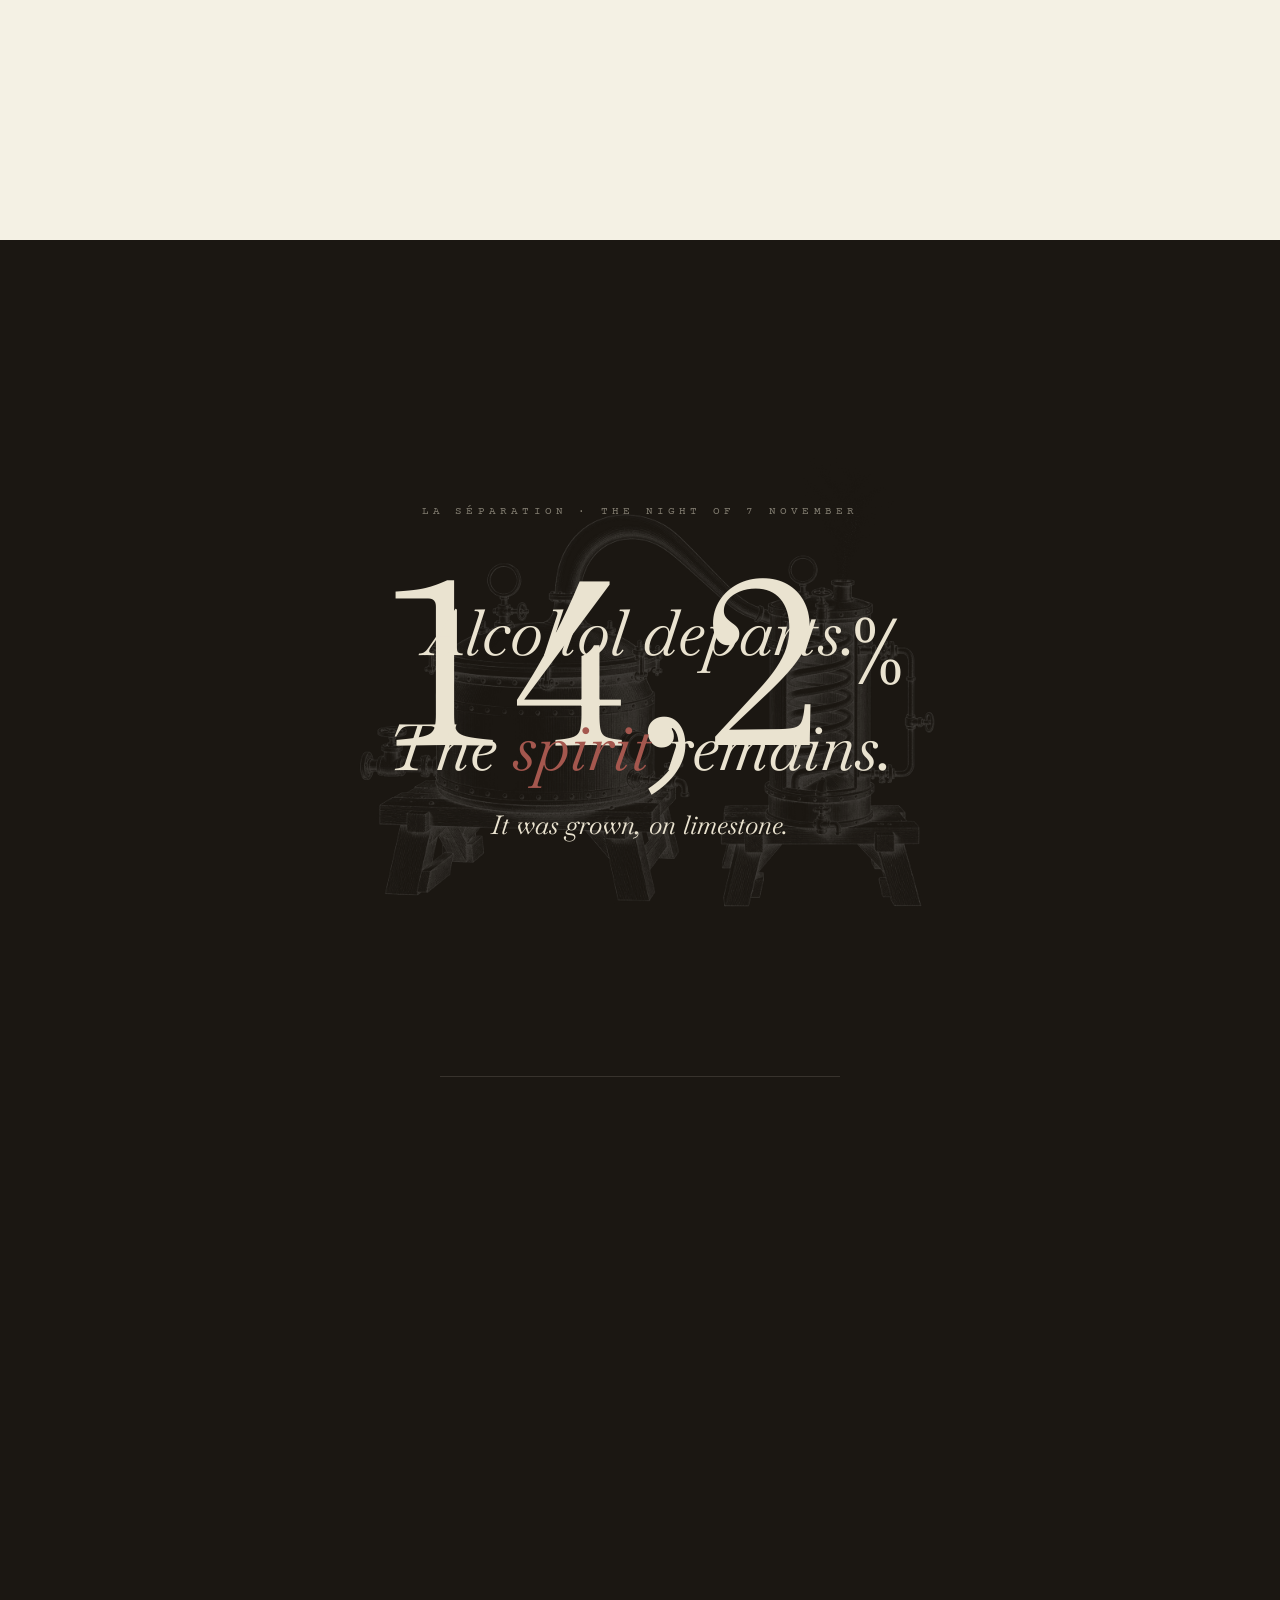
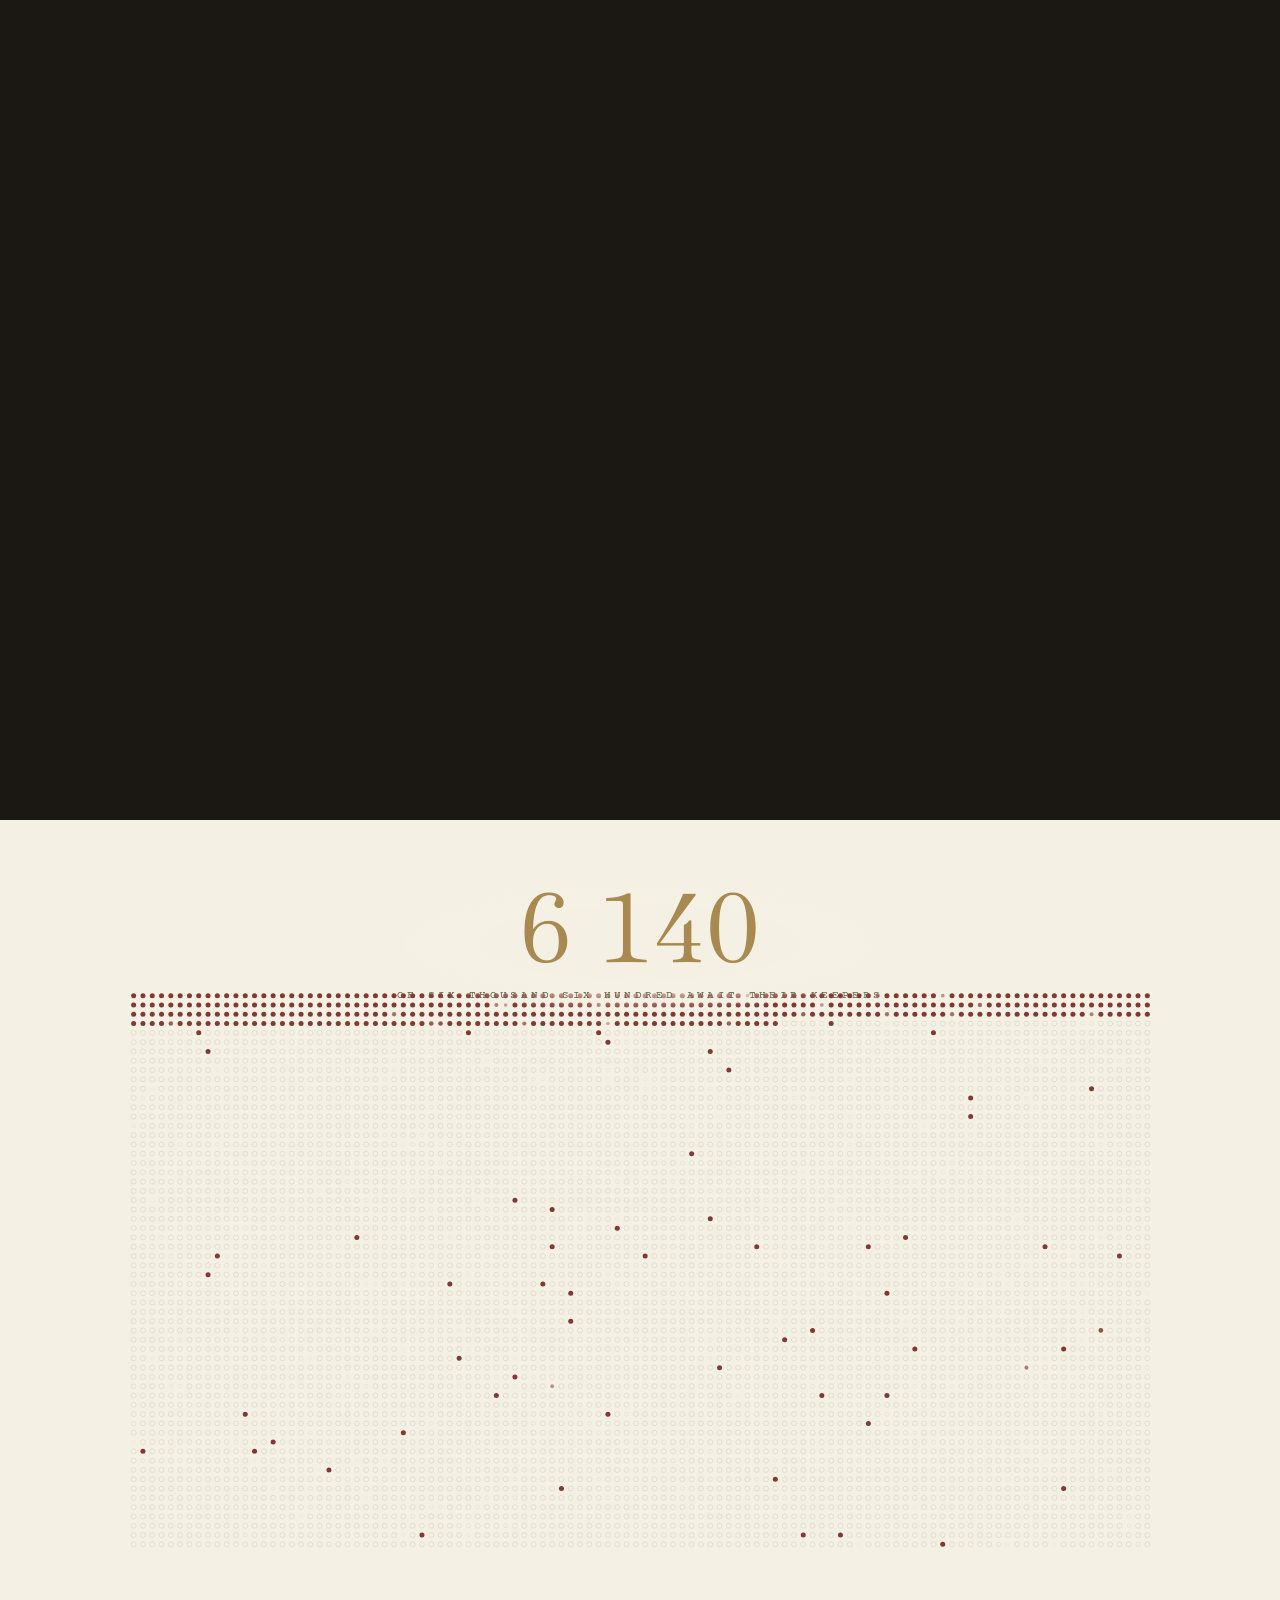
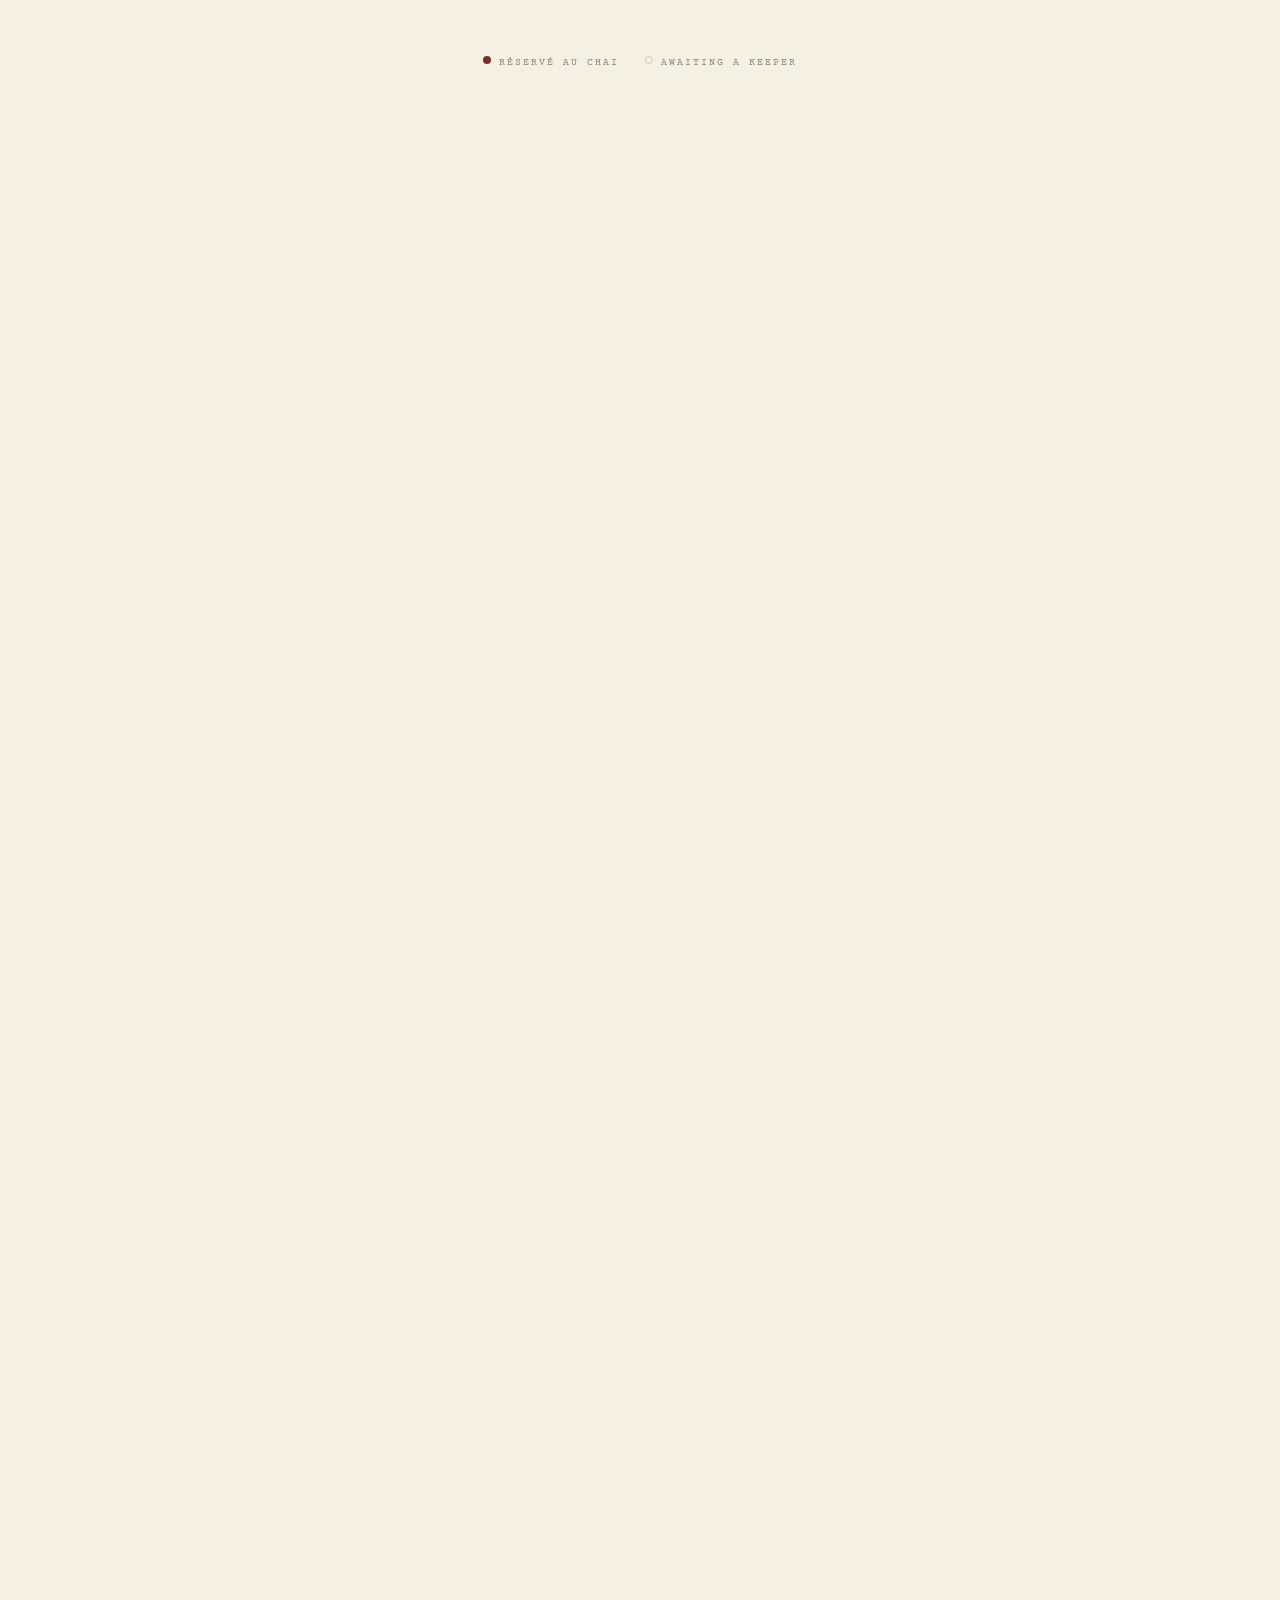
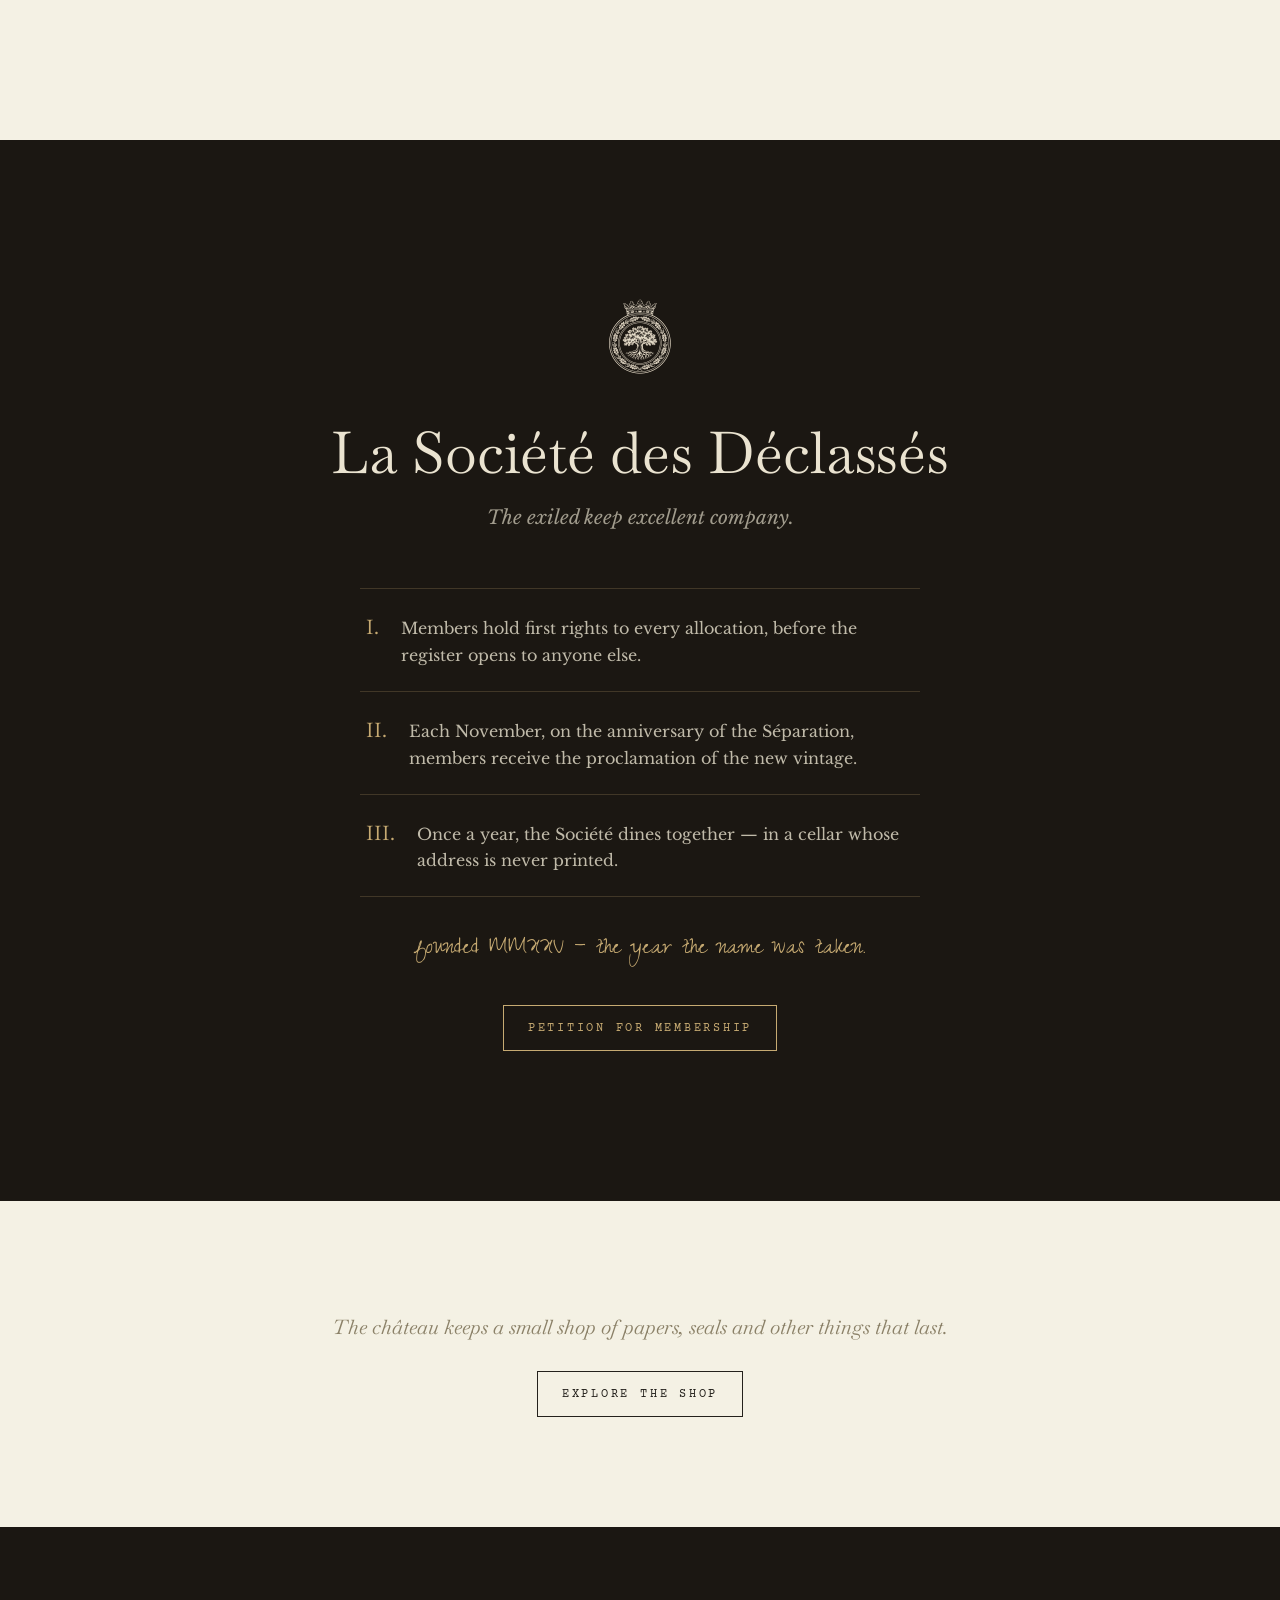
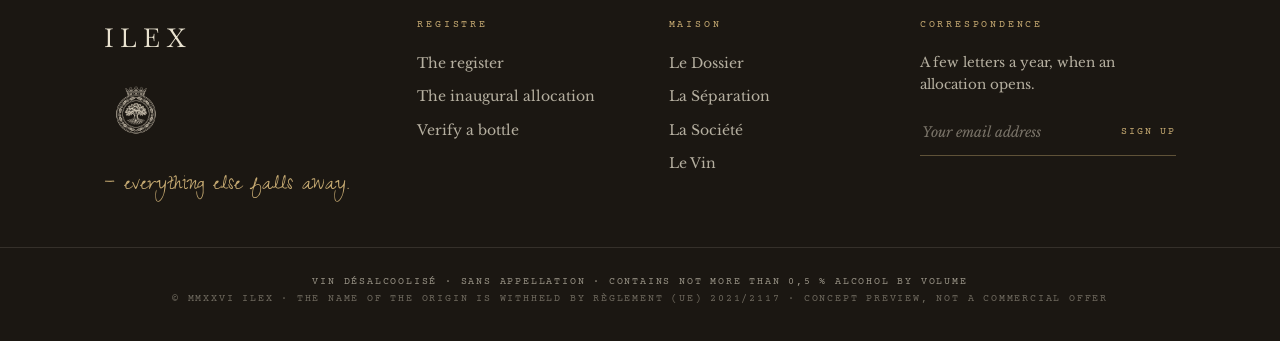
==== commit 10ef55e3: "Dossier prose panel stays invisible until its scene pins Co-Authored-By: Claude Fable 5 <noreply@ant" ====
--- a/index.html
+++ b/index.html
@@ -9,7 +9,7 @@
 <link rel="preconnect" href="https://fonts.googleapis.com">
 <link rel="preconnect" href="https://fonts.gstatic.com" crossorigin>
 <link href="https://fonts.googleapis.com/css2?family=Baskervville:ital@0;1&family=Baskervville+SC&family=Libre+Baskerville:ital,wght@0,400;0,700;1,400&family=Zeyada&family=Courier+Prime:ital@0;1&display=swap" rel="stylesheet">
-<link rel="stylesheet" href="css/site.css?v=17">
+<link rel="stylesheet" href="css/site.css?v=18">
 </head>
 <body>
 
@@ -215,6 +215,6 @@
   </div>
 </footer>
 
-<script src="js/site.js?v=17"></script>
+<script src="js/site.js?v=18"></script>
 </body>
 </html>
--- a/css/site.css
+++ b/css/site.css
@@ -194,8 +194,9 @@
 .doss-head p{font-style:italic;color:var(--taupe);font-size:17.5px}
 .doss-grid{display:grid;grid-template-columns:1.05fr .95fr;gap:60px;align-items:center;
   max-width:1160px;width:100%}
-.doss-prose{transition:transform 1.1s var(--ease-luxe);will-change:transform;
-  padding:30px 34px;background:rgba(244,241,228,.82)}
+.doss-prose{opacity:0;transition:transform 1.1s var(--ease-luxe),opacity .9s var(--ease-luxe);
+  will-change:transform;padding:30px 34px;background:rgba(244,241,228,.82)}
+.doss-prose.on{opacity:1}
 .doss-prose p{margin-bottom:1.3em;max-width:56ch}
 .doss-prose p:last-child{margin-bottom:0}
 .doss-prose .w{opacity:0;transition:opacity .3s ease}
@@ -407,6 +408,6 @@
   .rv,.stx{opacity:1;transform:none;transition:none}
   .dossier .map-bg img{animation:none}
   .redact::after,.bar{transform:scaleX(1);transition:none}
-  .doss-head,.doss-exhibit,.sep-finale p{opacity:1;transform:none;transition:none}
+  .doss-head,.doss-prose,.doss-exhibit,.sep-finale p{opacity:1;transform:none;transition:none}
   .doss-prose .w{opacity:1;transition:none}
 }
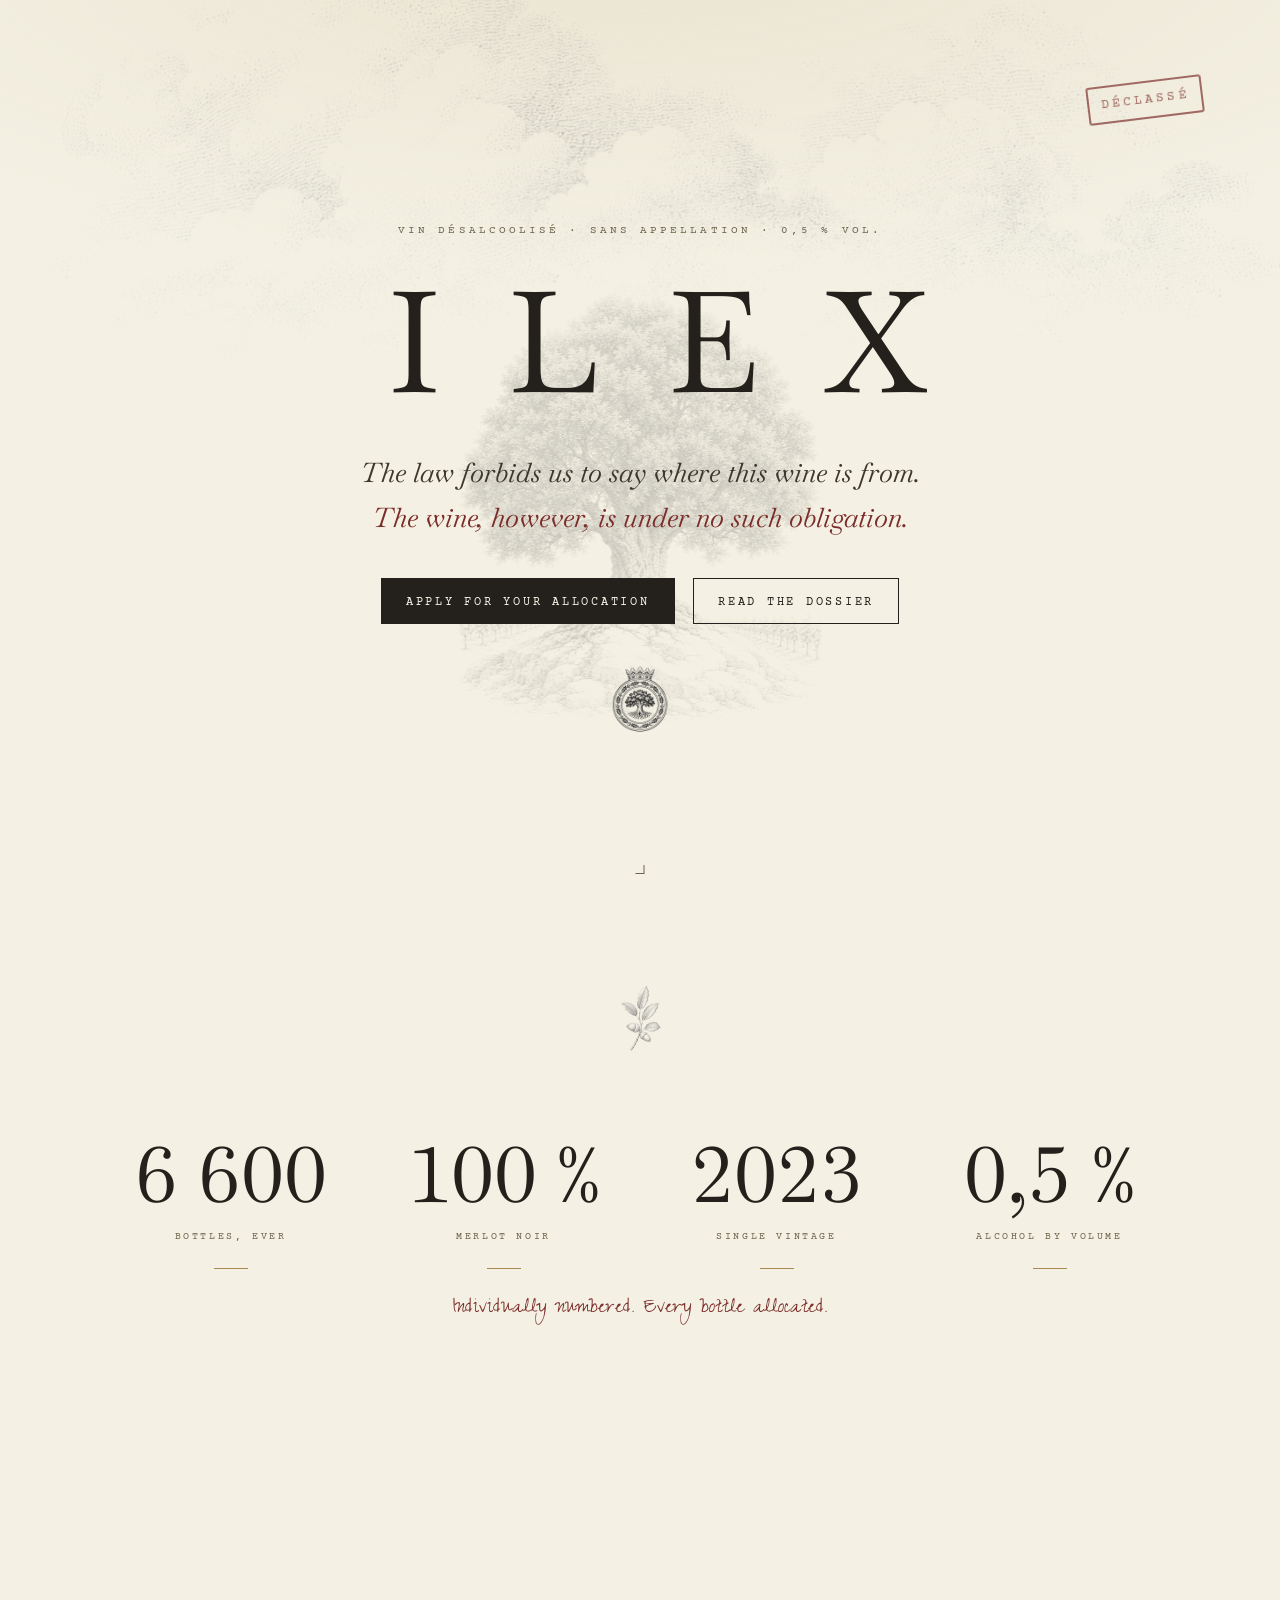
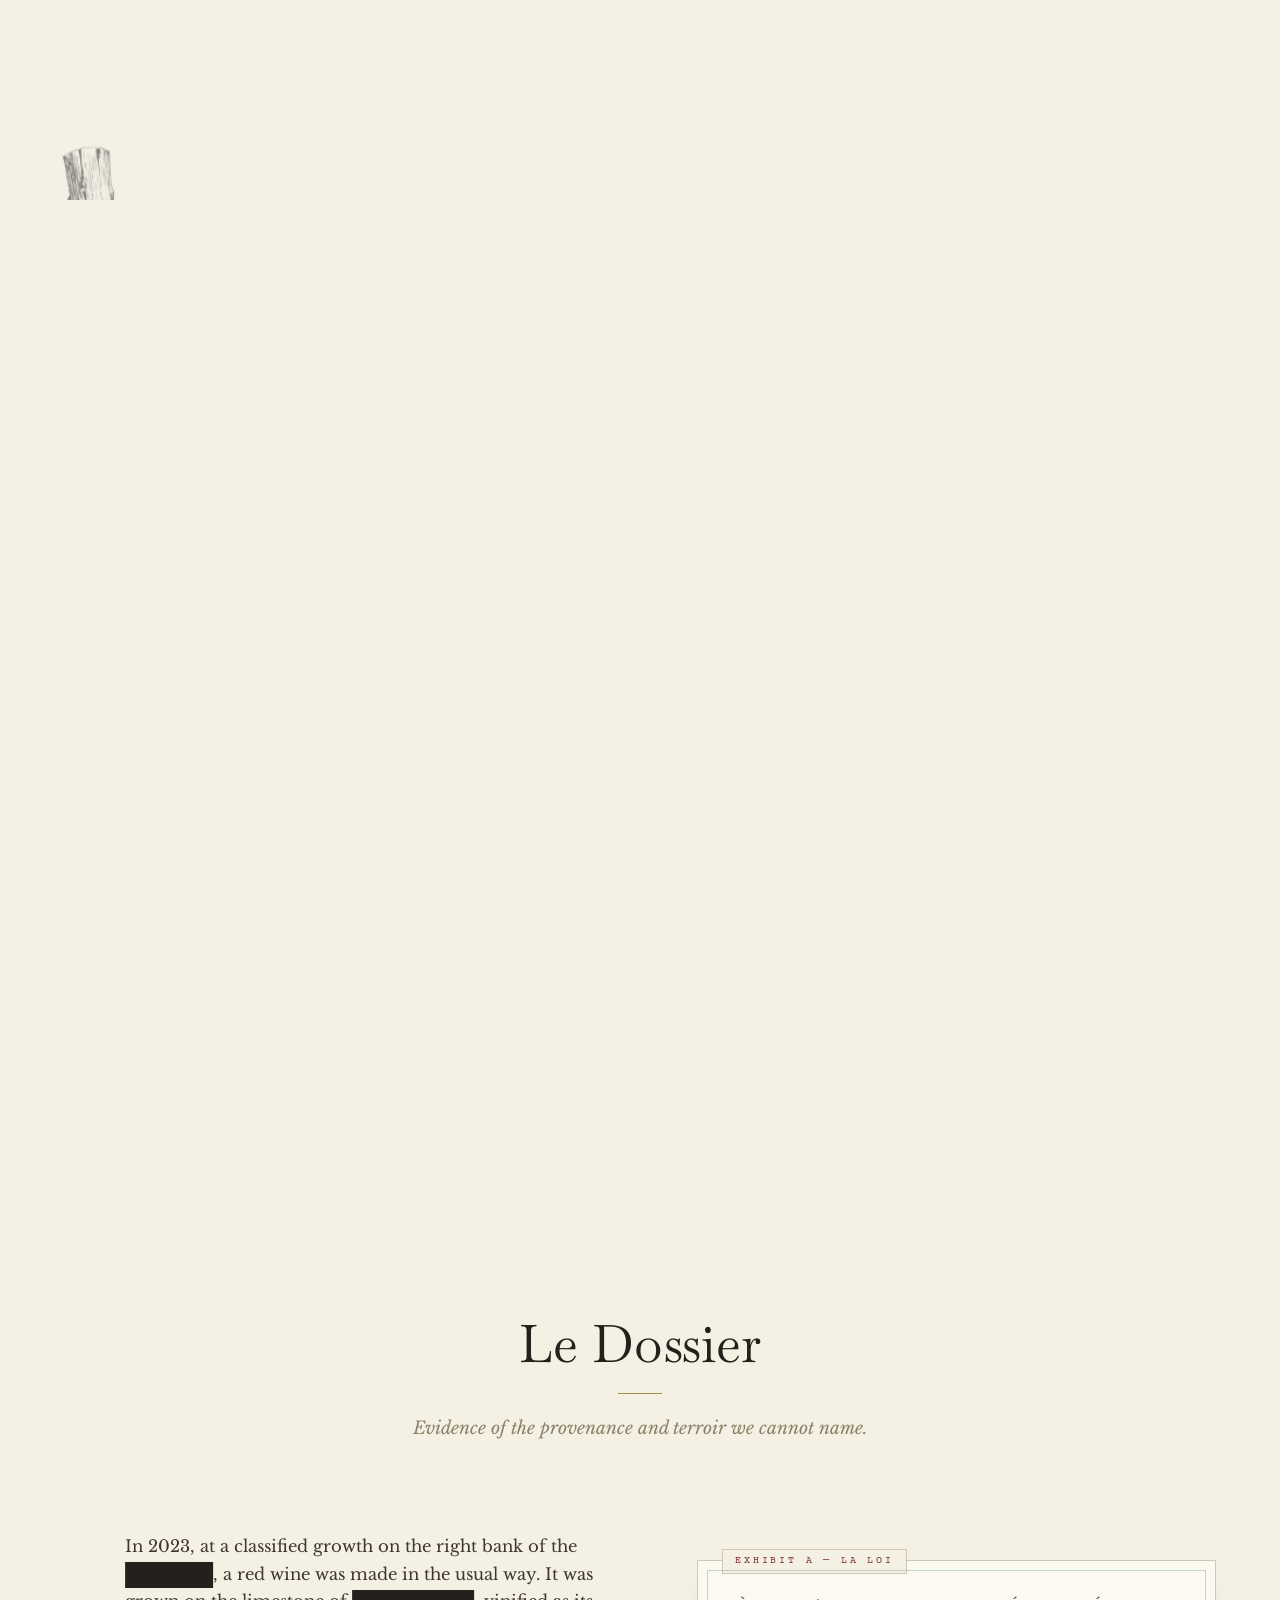
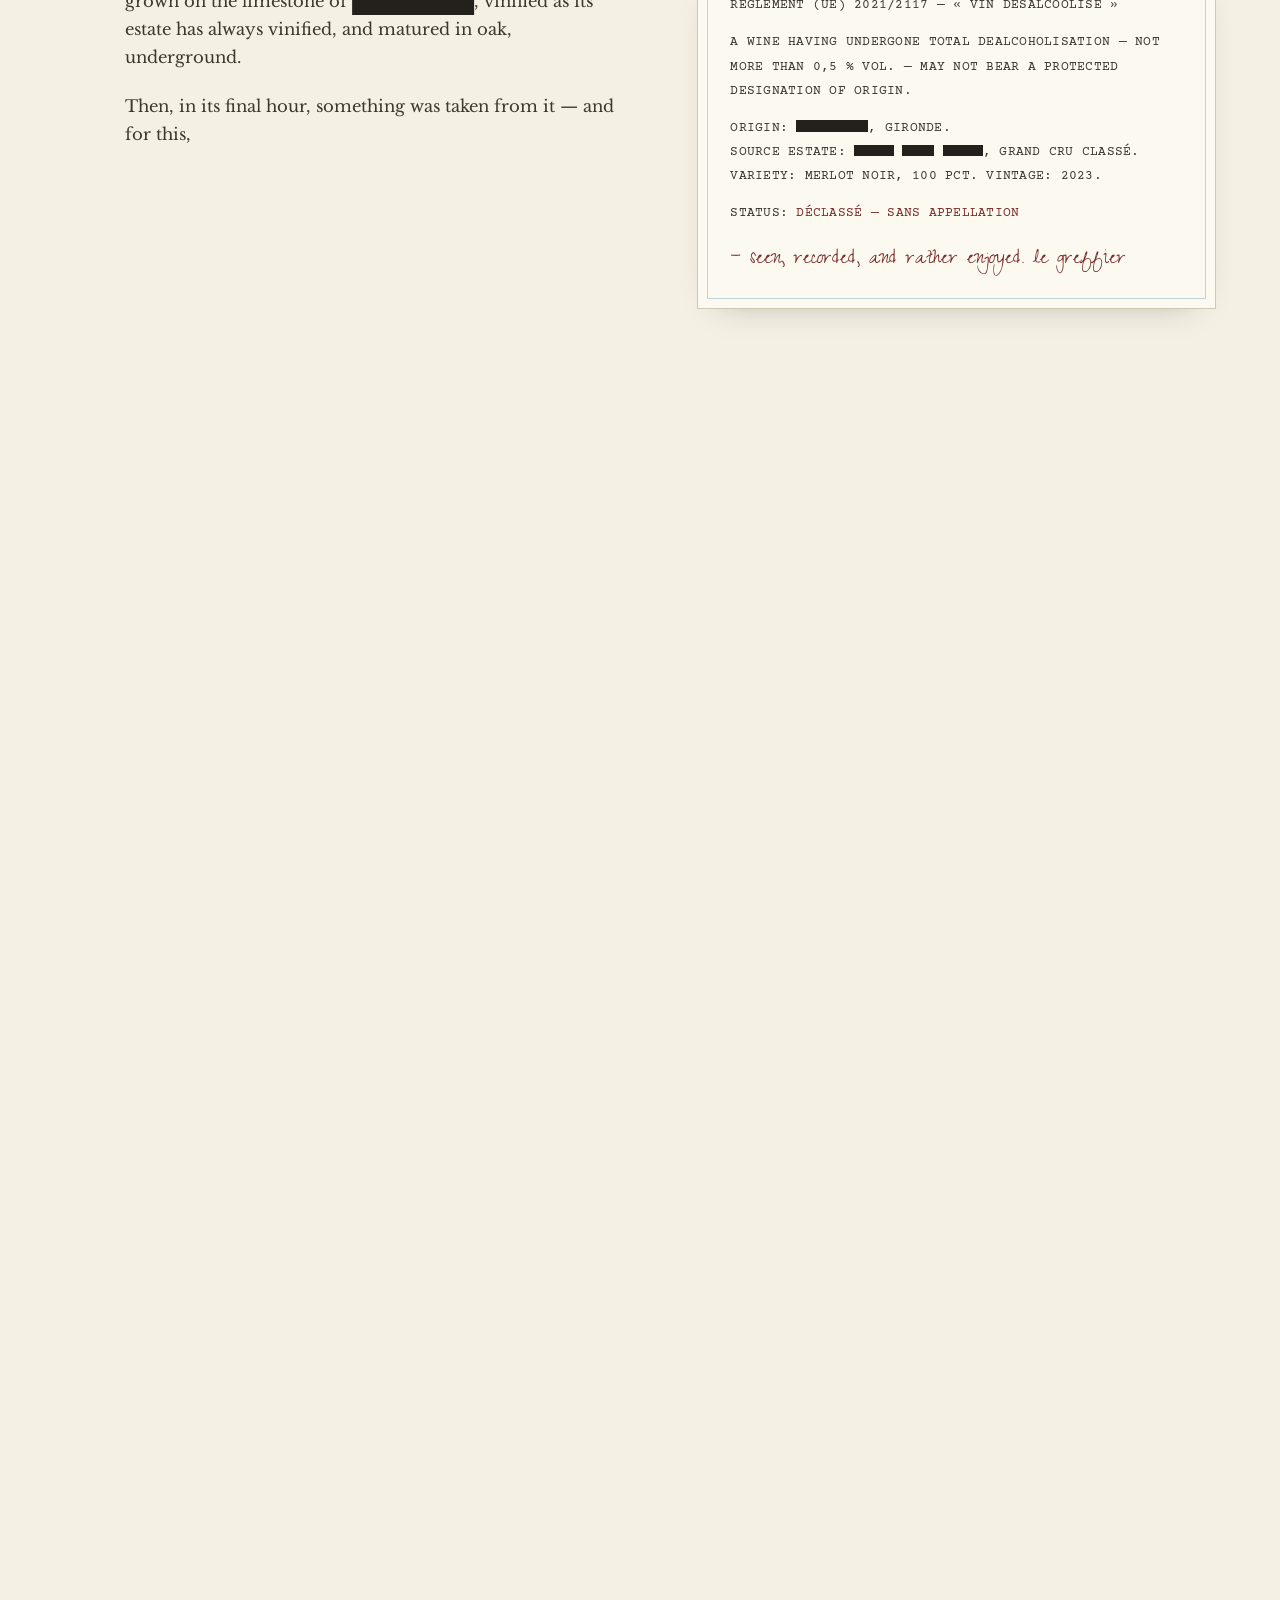
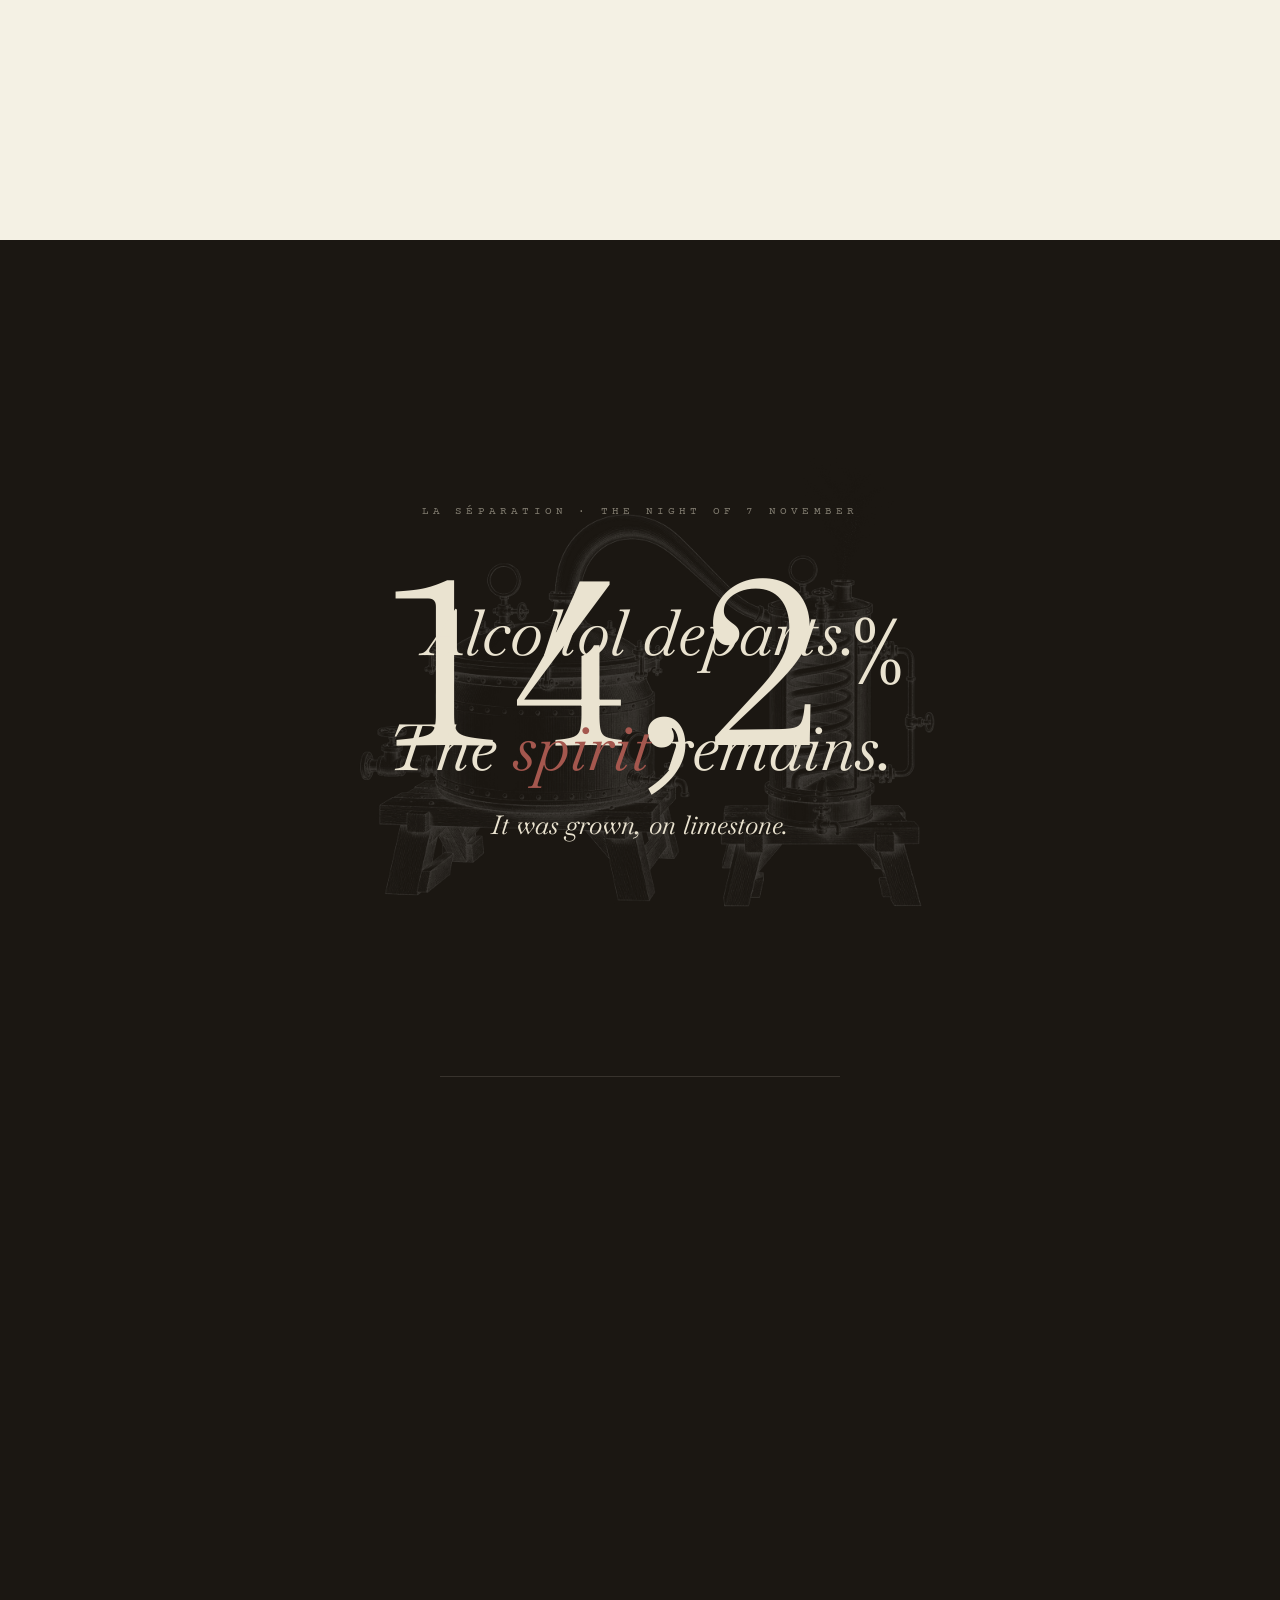
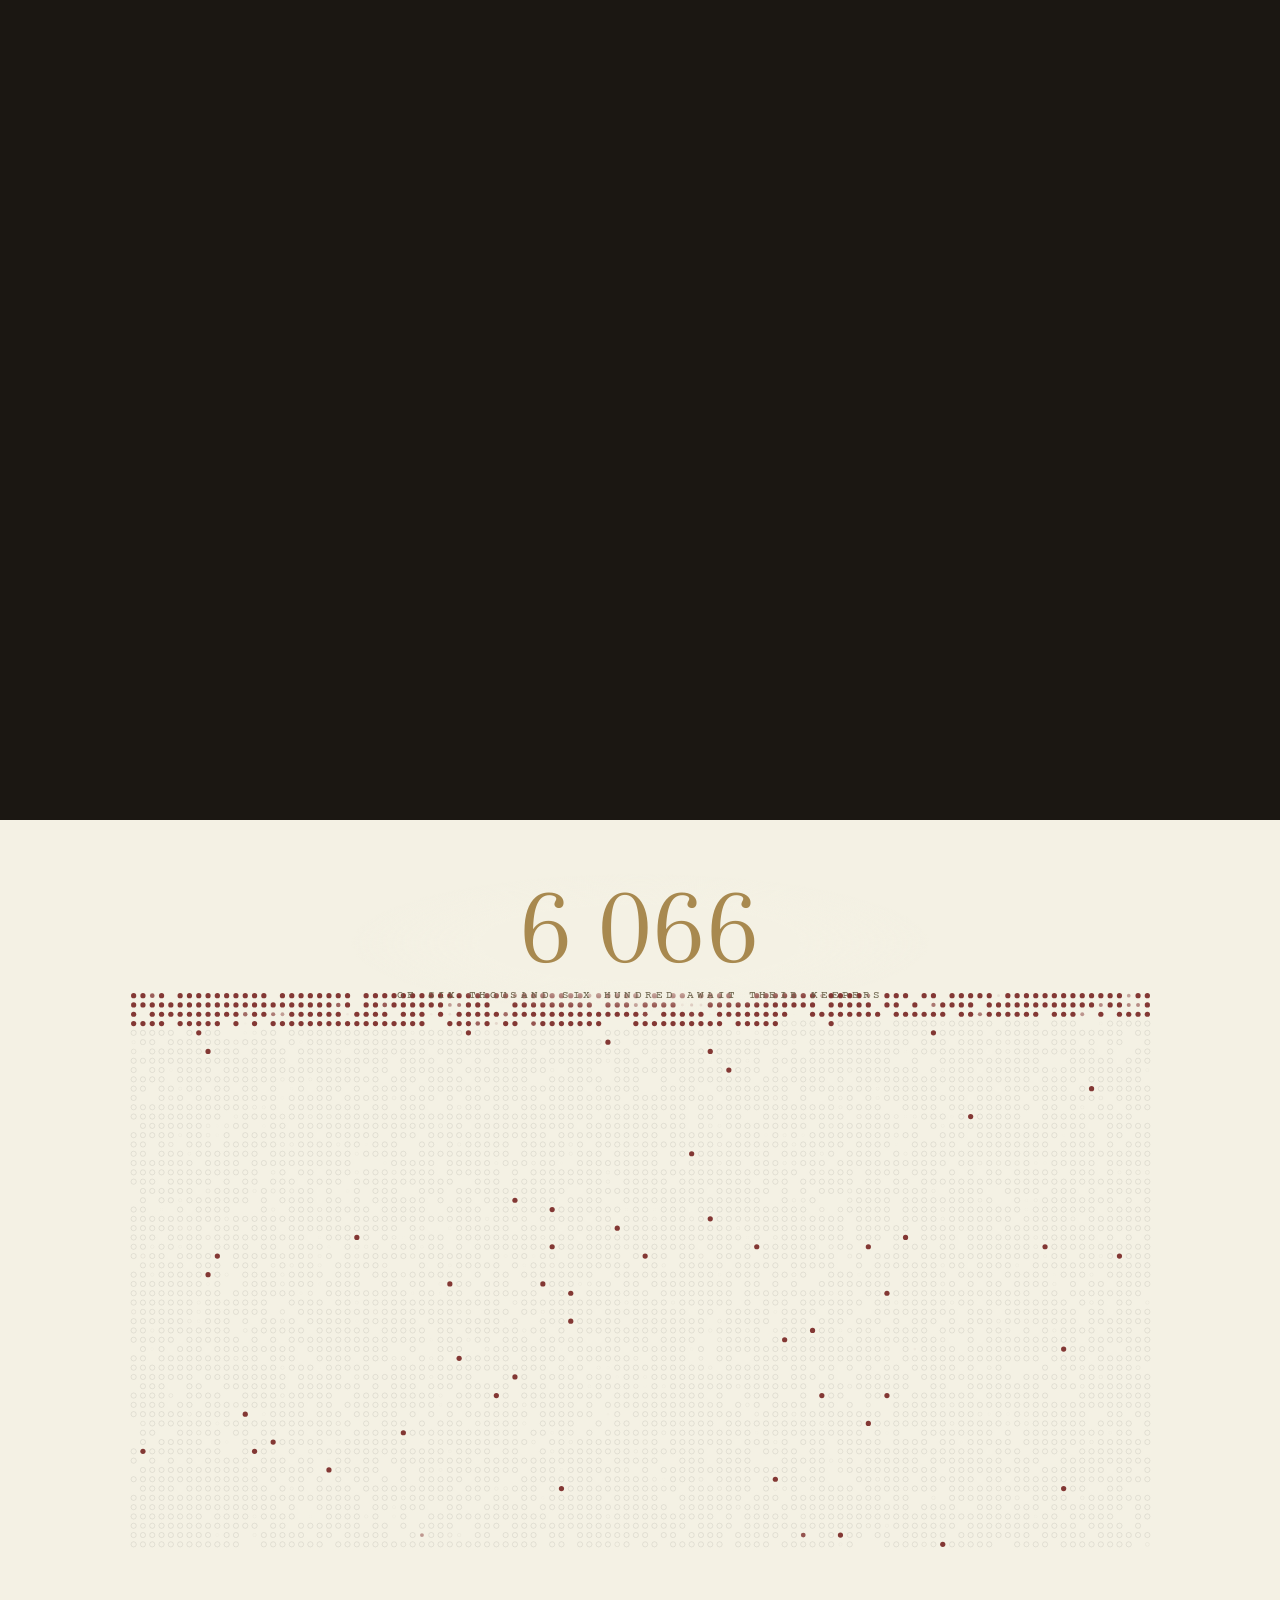
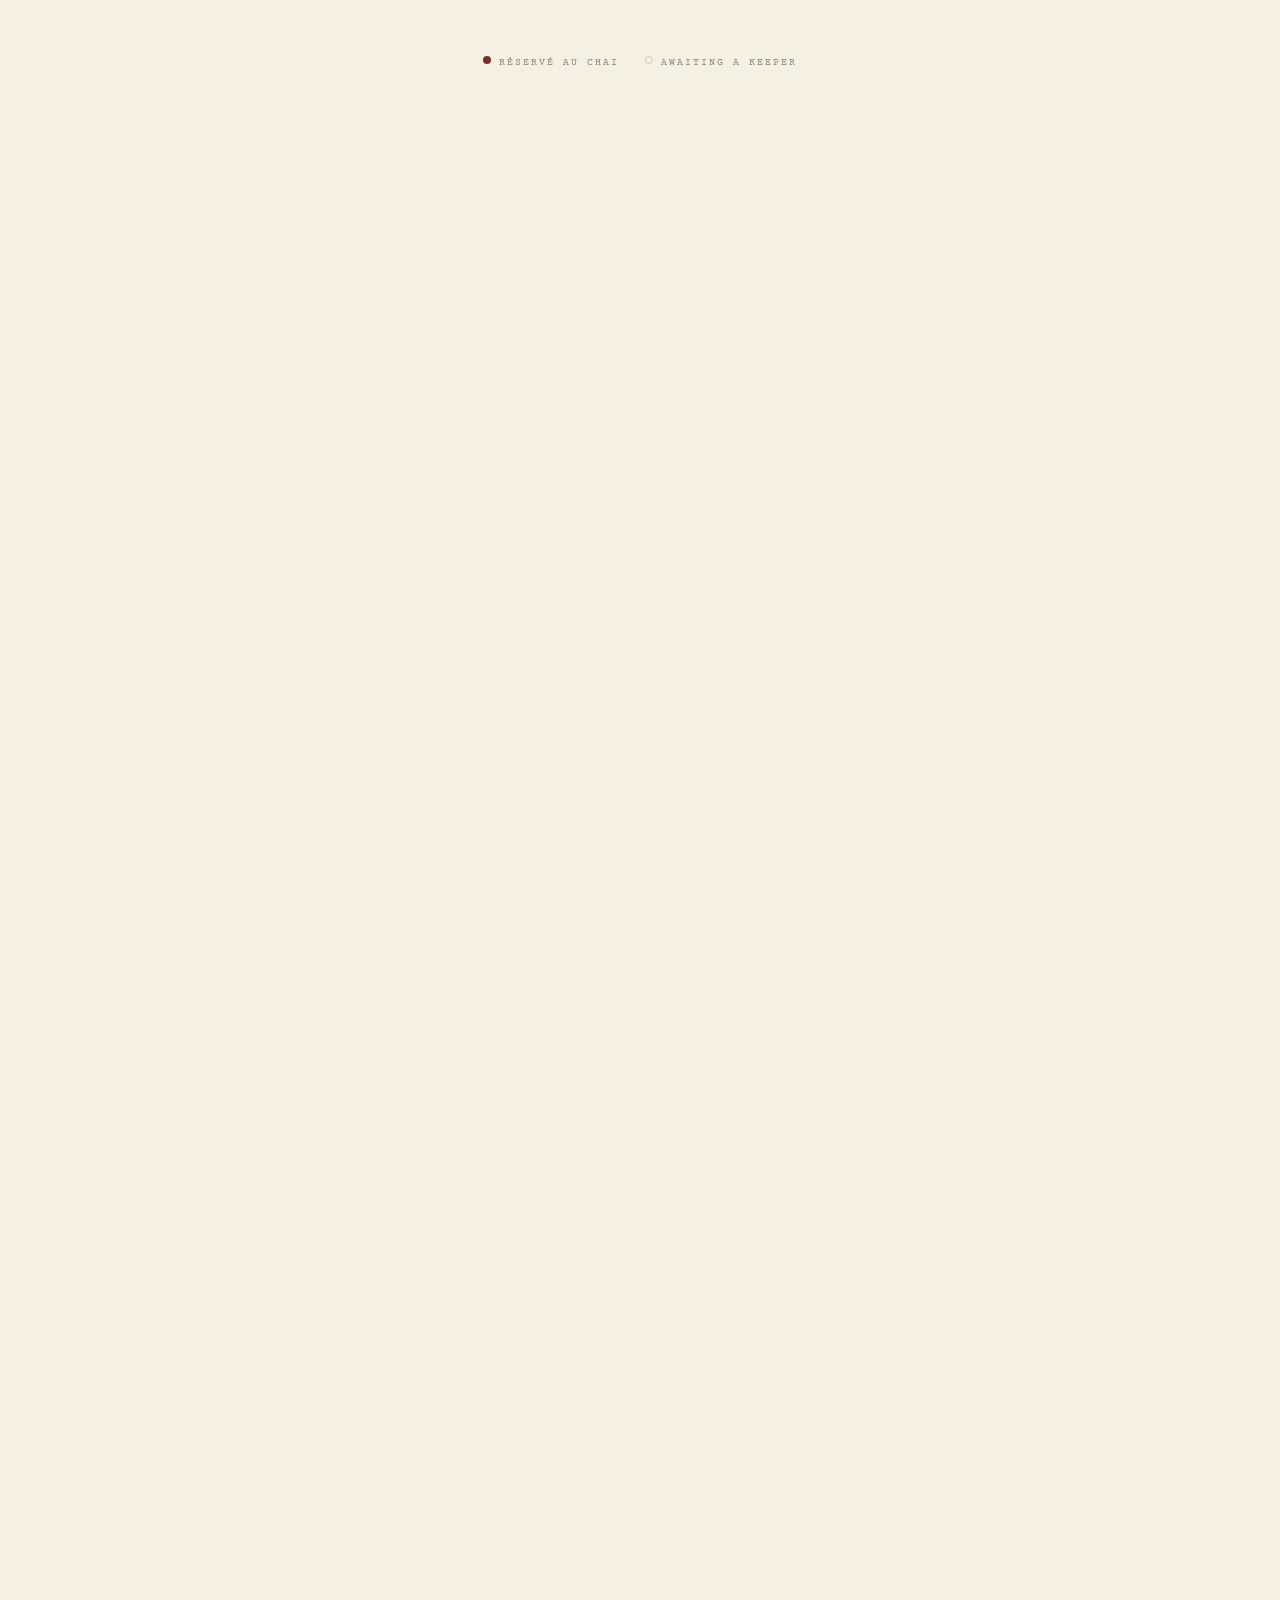
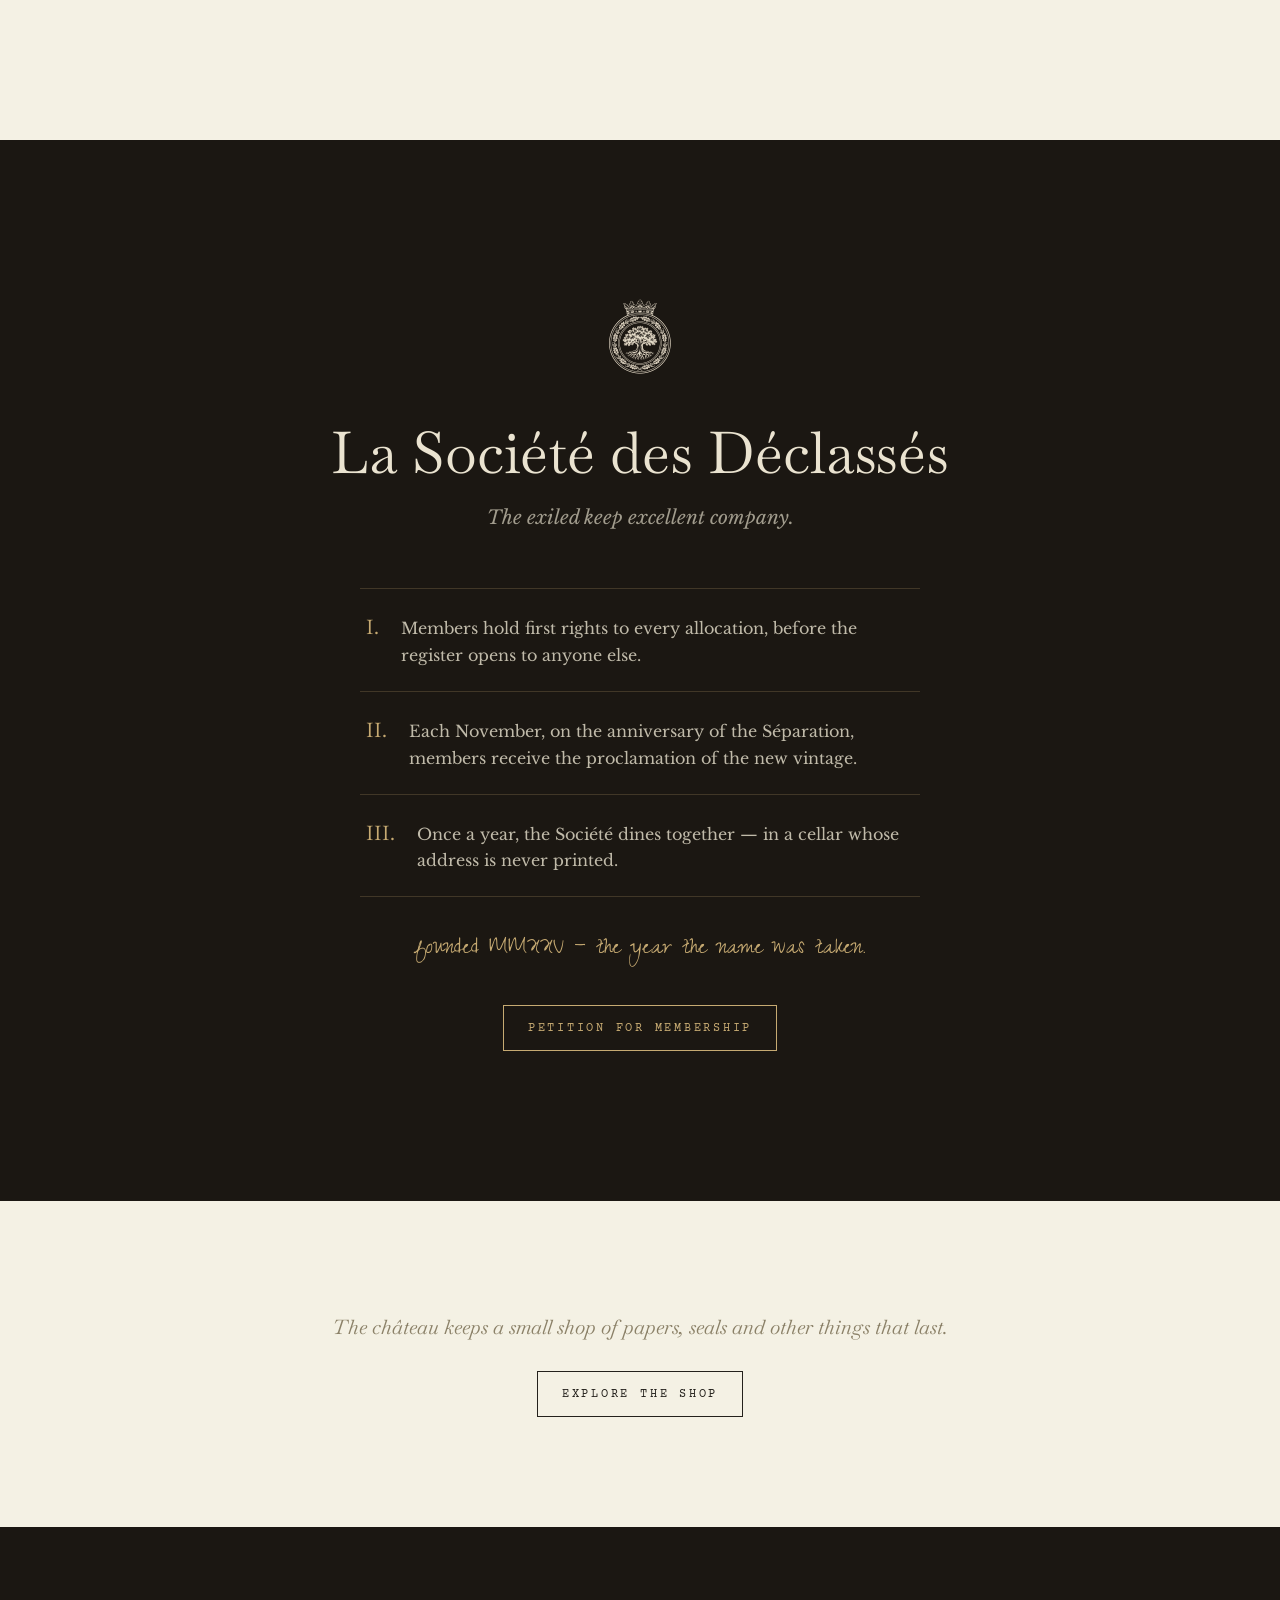
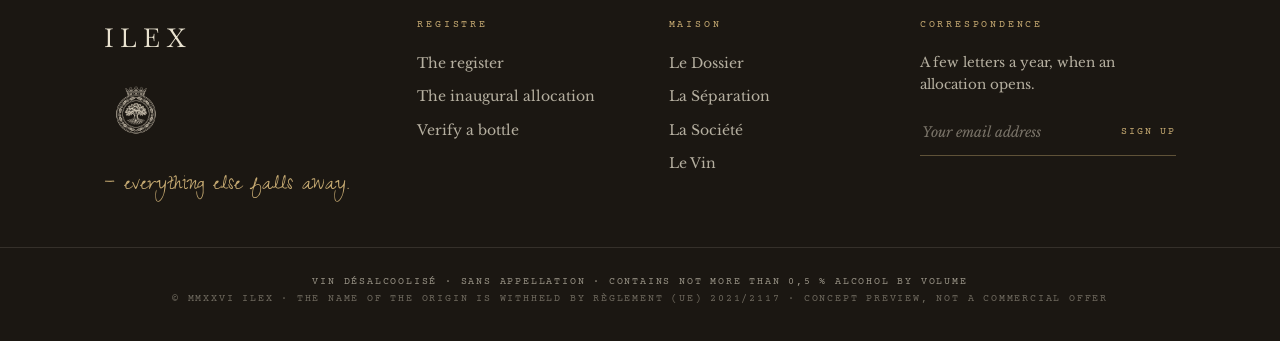
==== commit de4065d6: "Mobile register: full-screen transposed field, no touch targets, card rests centered Co-Authored-By:" ====
--- a/index.html
+++ b/index.html
@@ -9,7 +9,7 @@
 <link rel="preconnect" href="https://fonts.googleapis.com">
 <link rel="preconnect" href="https://fonts.gstatic.com" crossorigin>
 <link href="https://fonts.googleapis.com/css2?family=Baskervville:ital@0;1&family=Baskervville+SC&family=Libre+Baskerville:ital,wght@0,400;0,700;1,400&family=Zeyada&family=Courier+Prime:ital@0;1&display=swap" rel="stylesheet">
-<link rel="stylesheet" href="css/site.css?v=18">
+<link rel="stylesheet" href="css/site.css?v=19">
 </head>
 <body>
 
@@ -215,6 +215,6 @@
   </div>
 </footer>
 
-<script src="js/site.js?v=18"></script>
+<script src="js/site.js?v=19"></script>
 </body>
 </html>
--- a/css/site.css
+++ b/css/site.css
@@ -164,6 +164,11 @@
   .hero .stamp{top:6%;right:5%}
   .sep-num{font-size:clamp(84px,24vw,140px)}
   .reg-cta{padding:28px 22px}
+  .reg-count{white-space:normal;width:94vw;padding:6px 14px}
+  .reg-count .of{font-size:9px;letter-spacing:.18em}
+  .reg-legend{font-size:8.5px;gap:14px;bottom:2.5vh;padding:6px 14px}
+  .reg-cta{bottom:50%}
+  .reg-stage canvas{cursor:default}
   .stage-bottle{min-height:480px}
   .stage-bottle .bottle{height:min(48vh,420px)}
 }
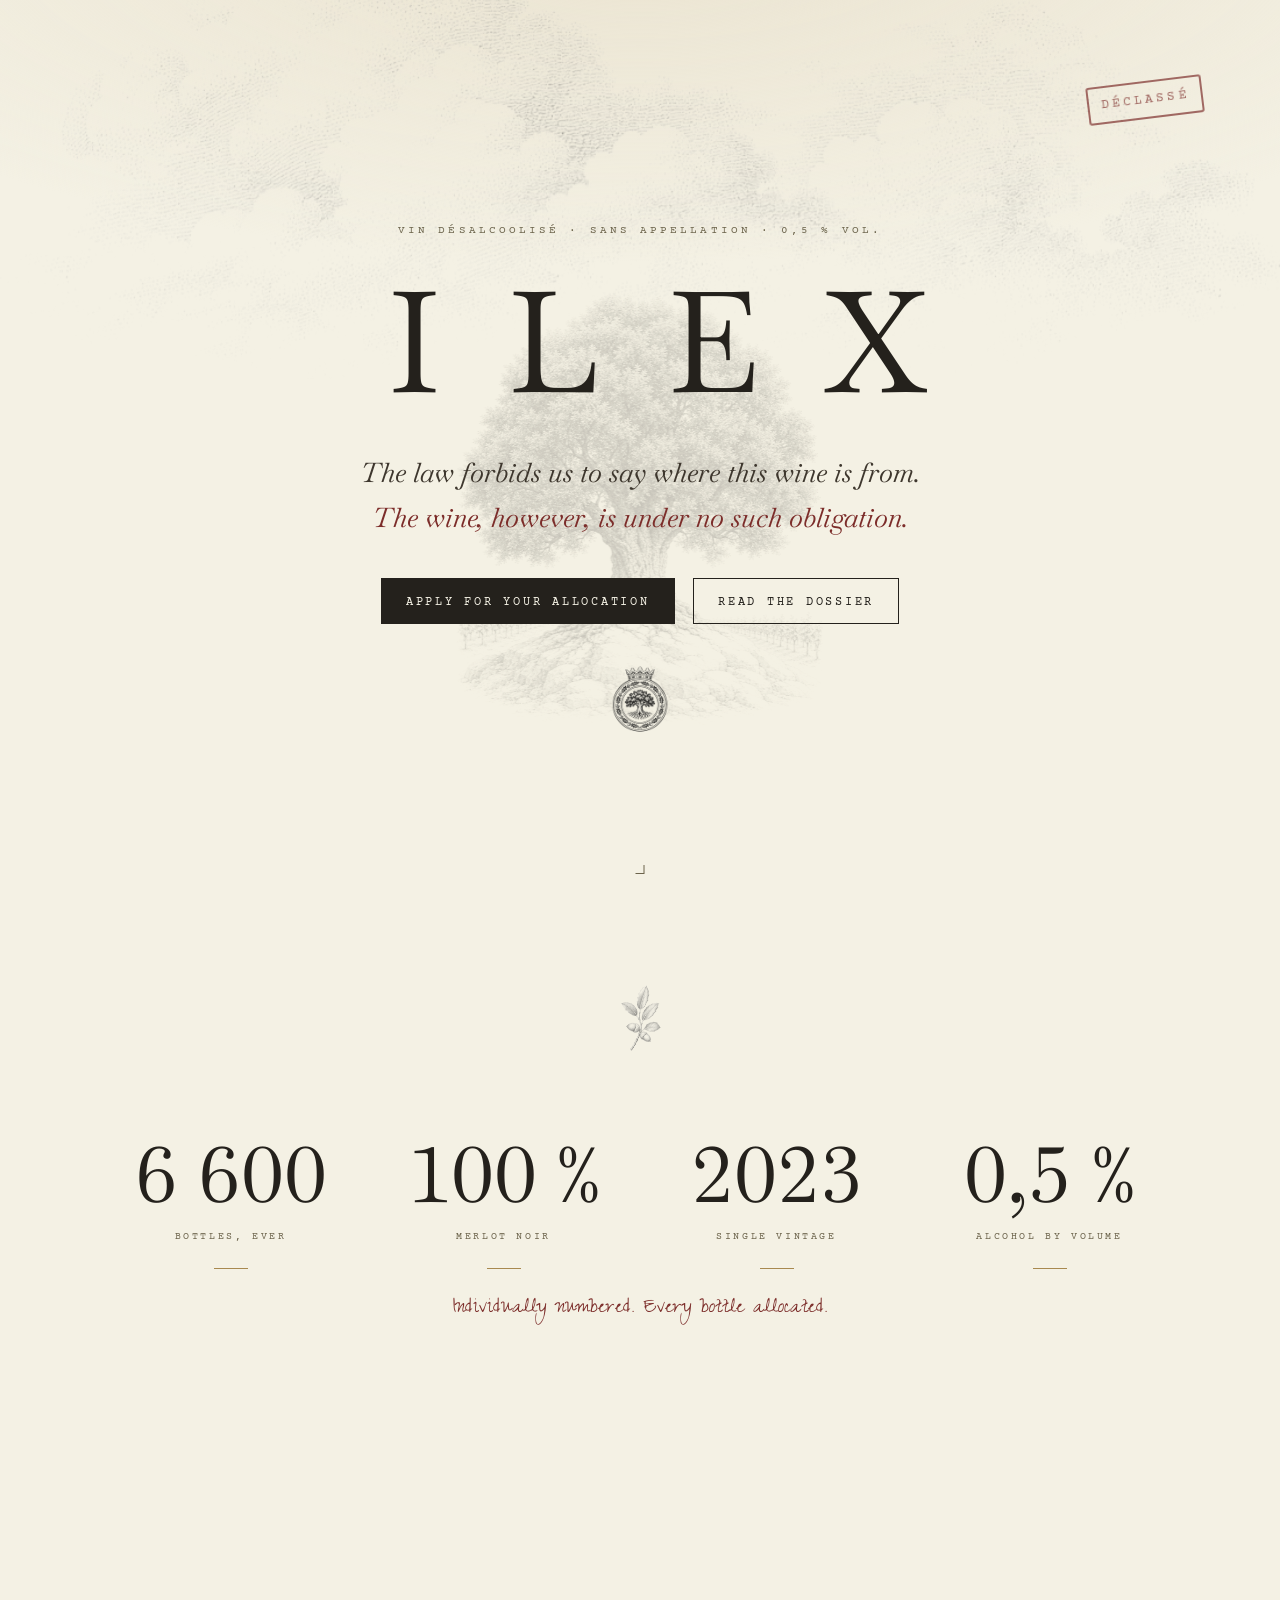
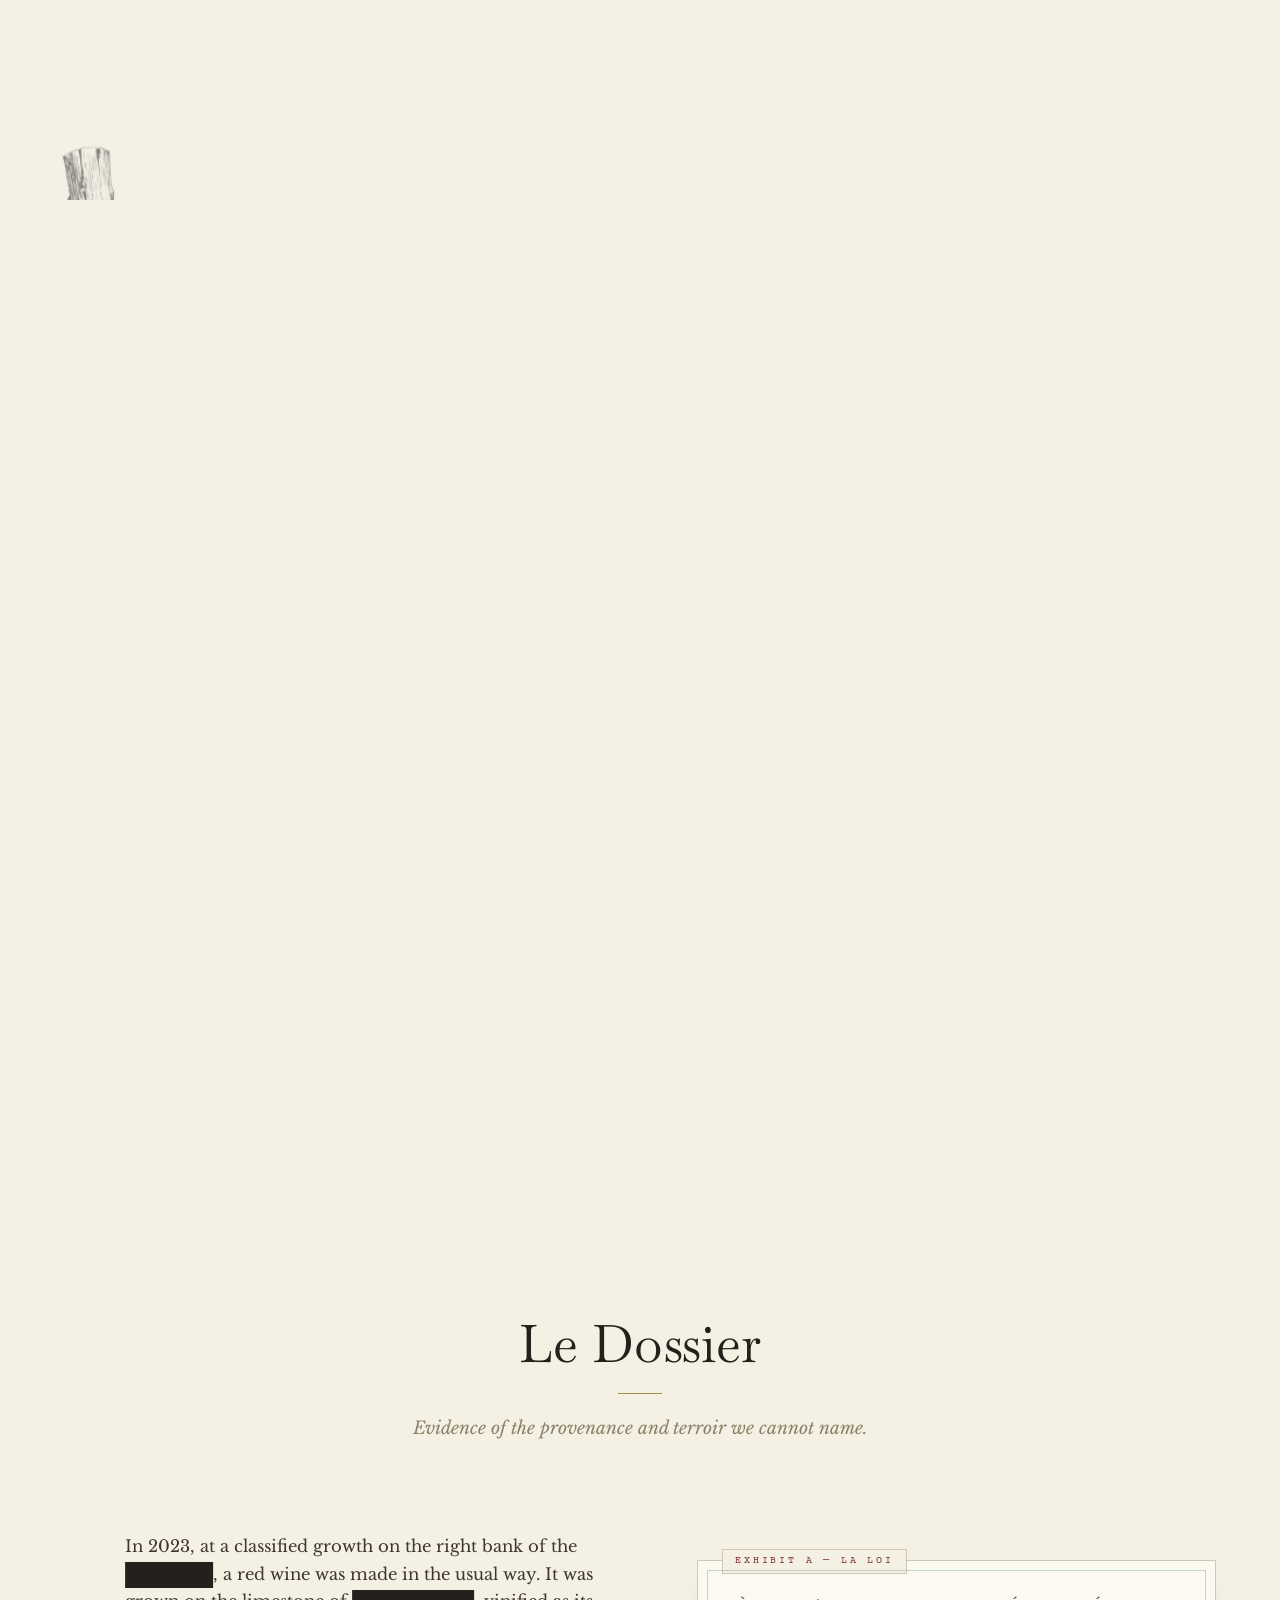
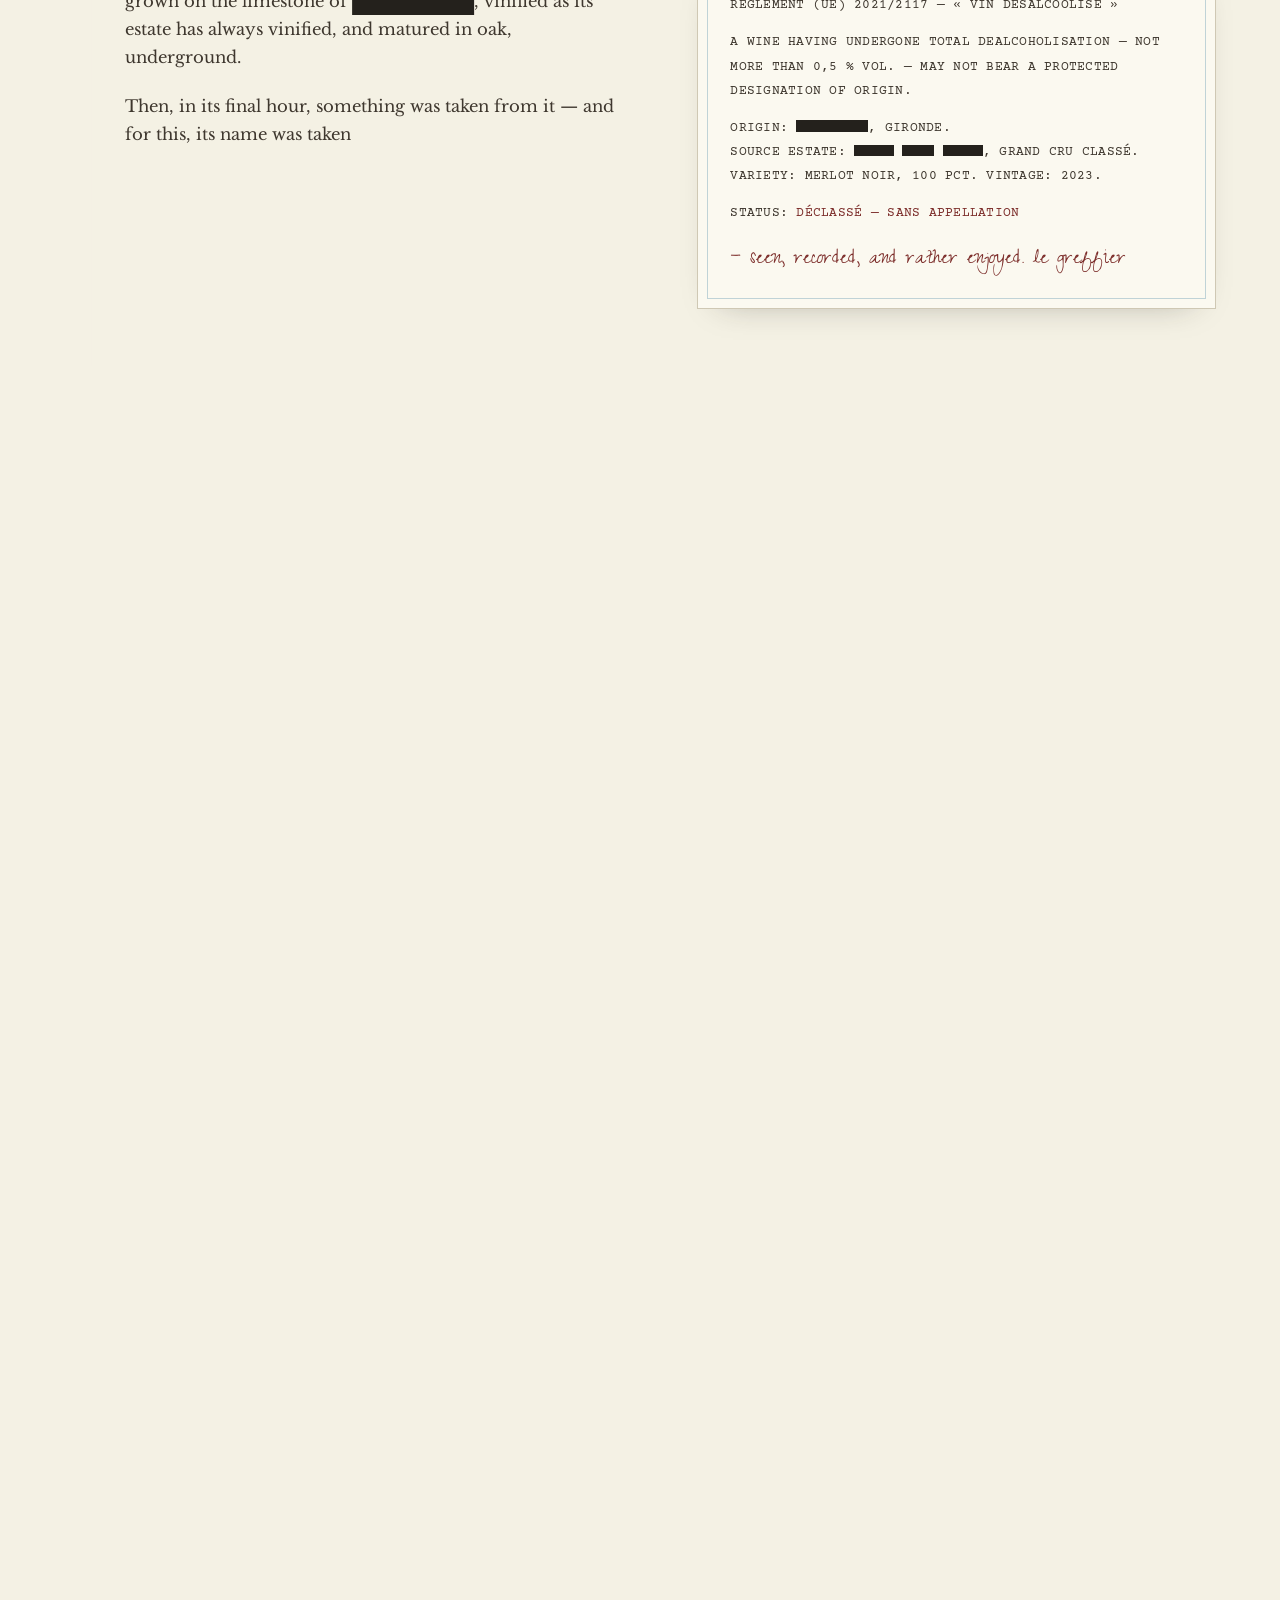
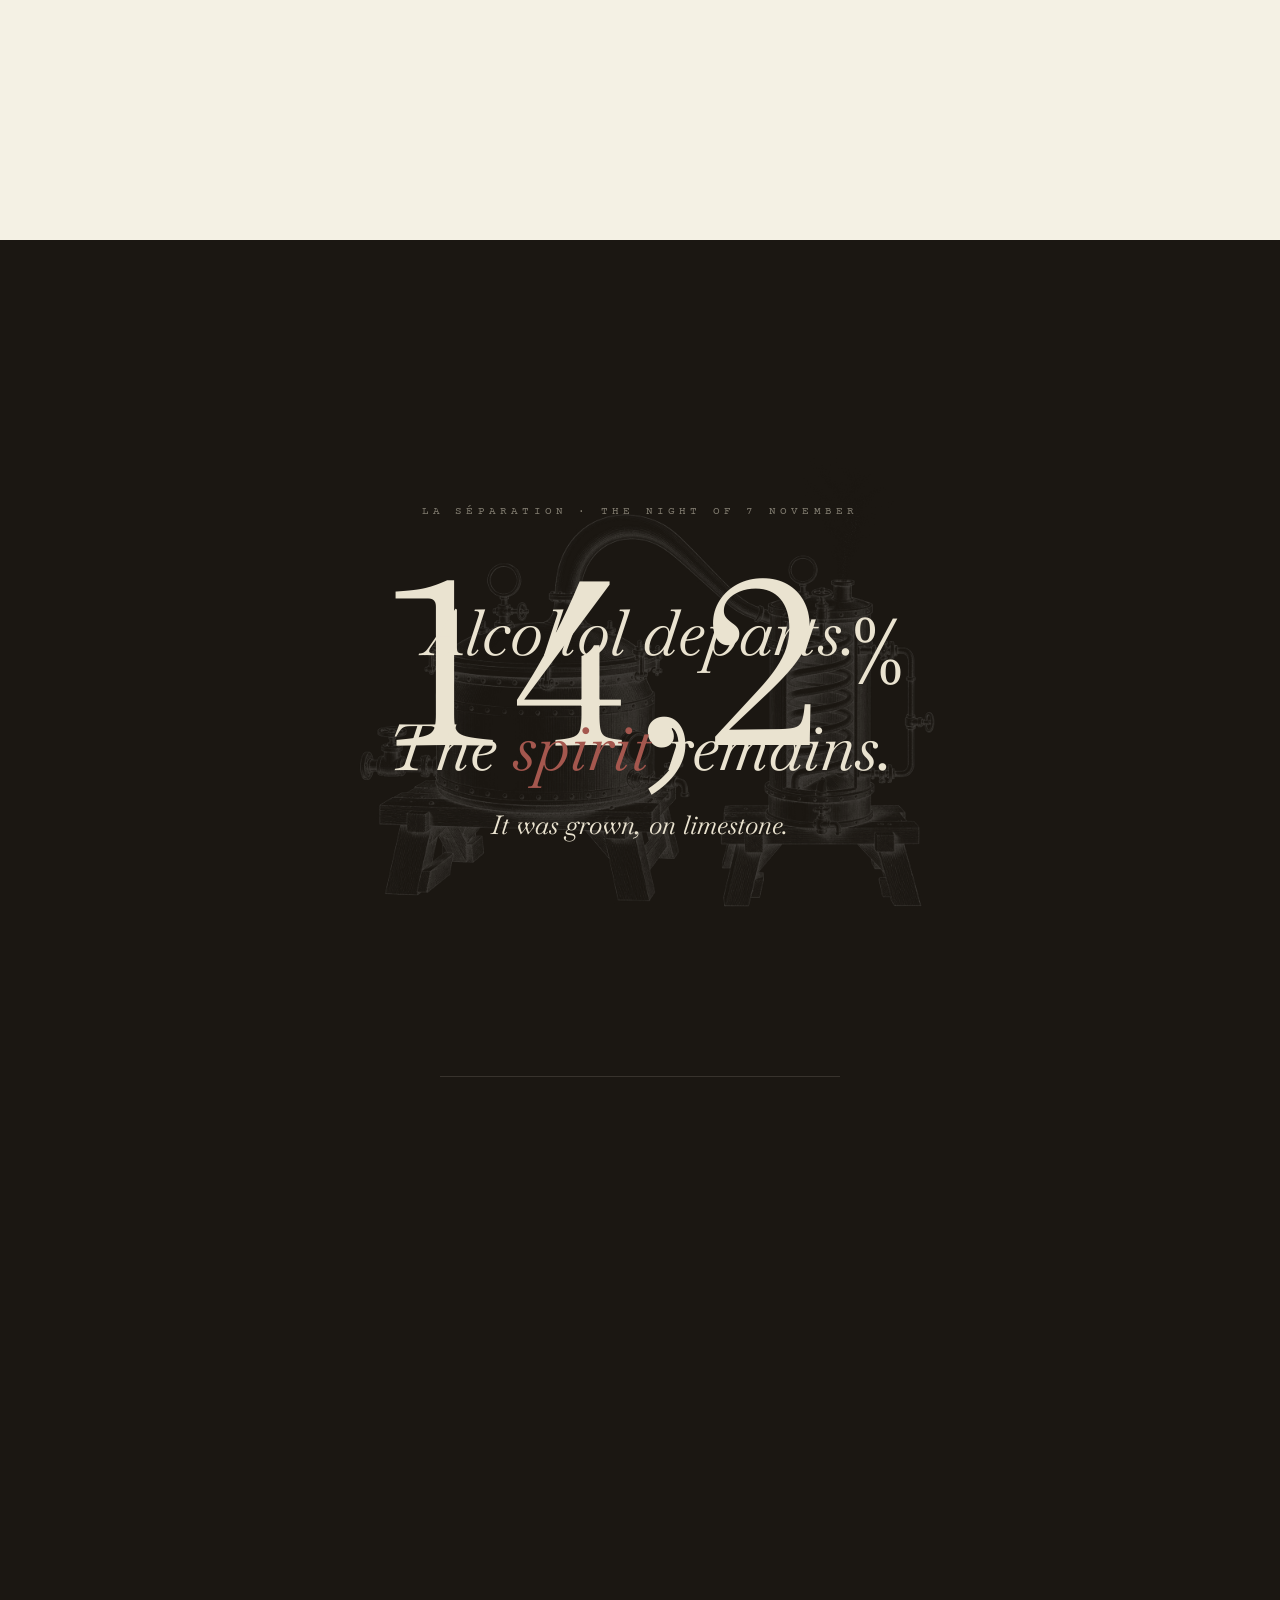
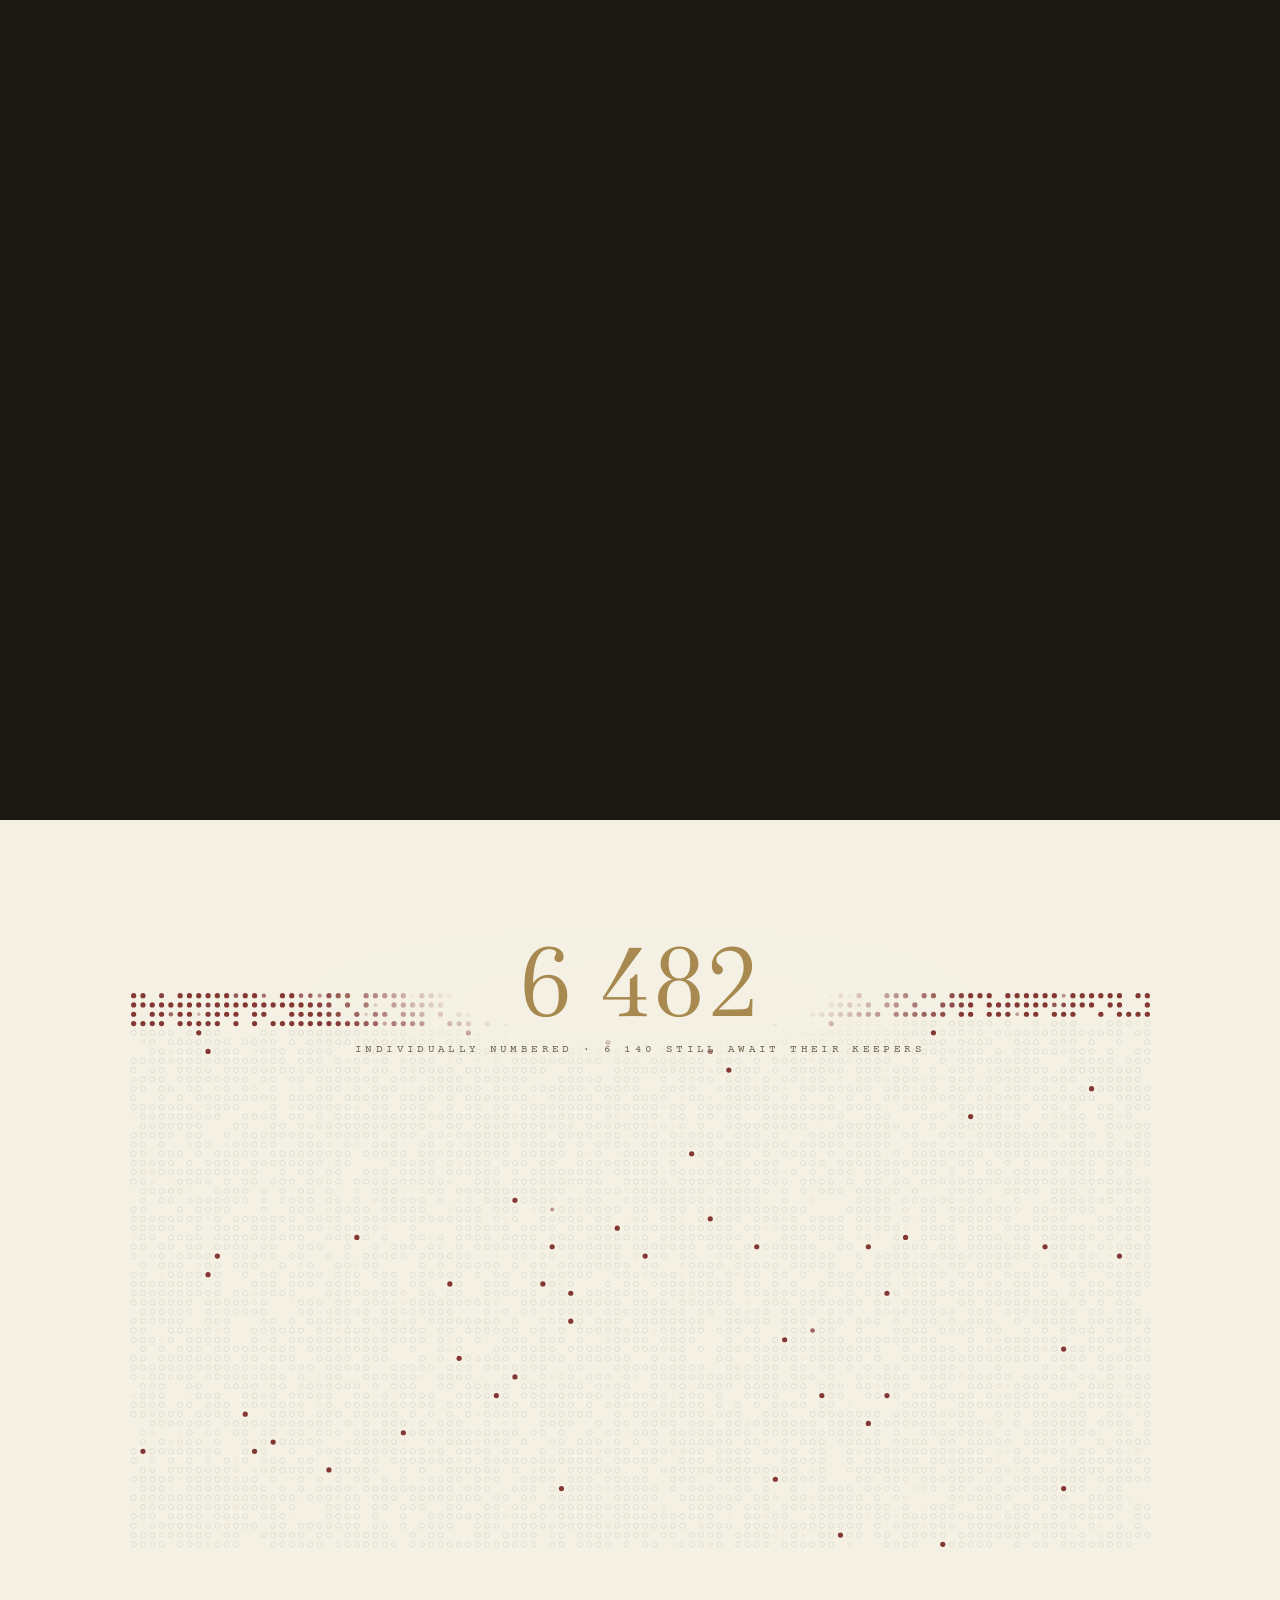
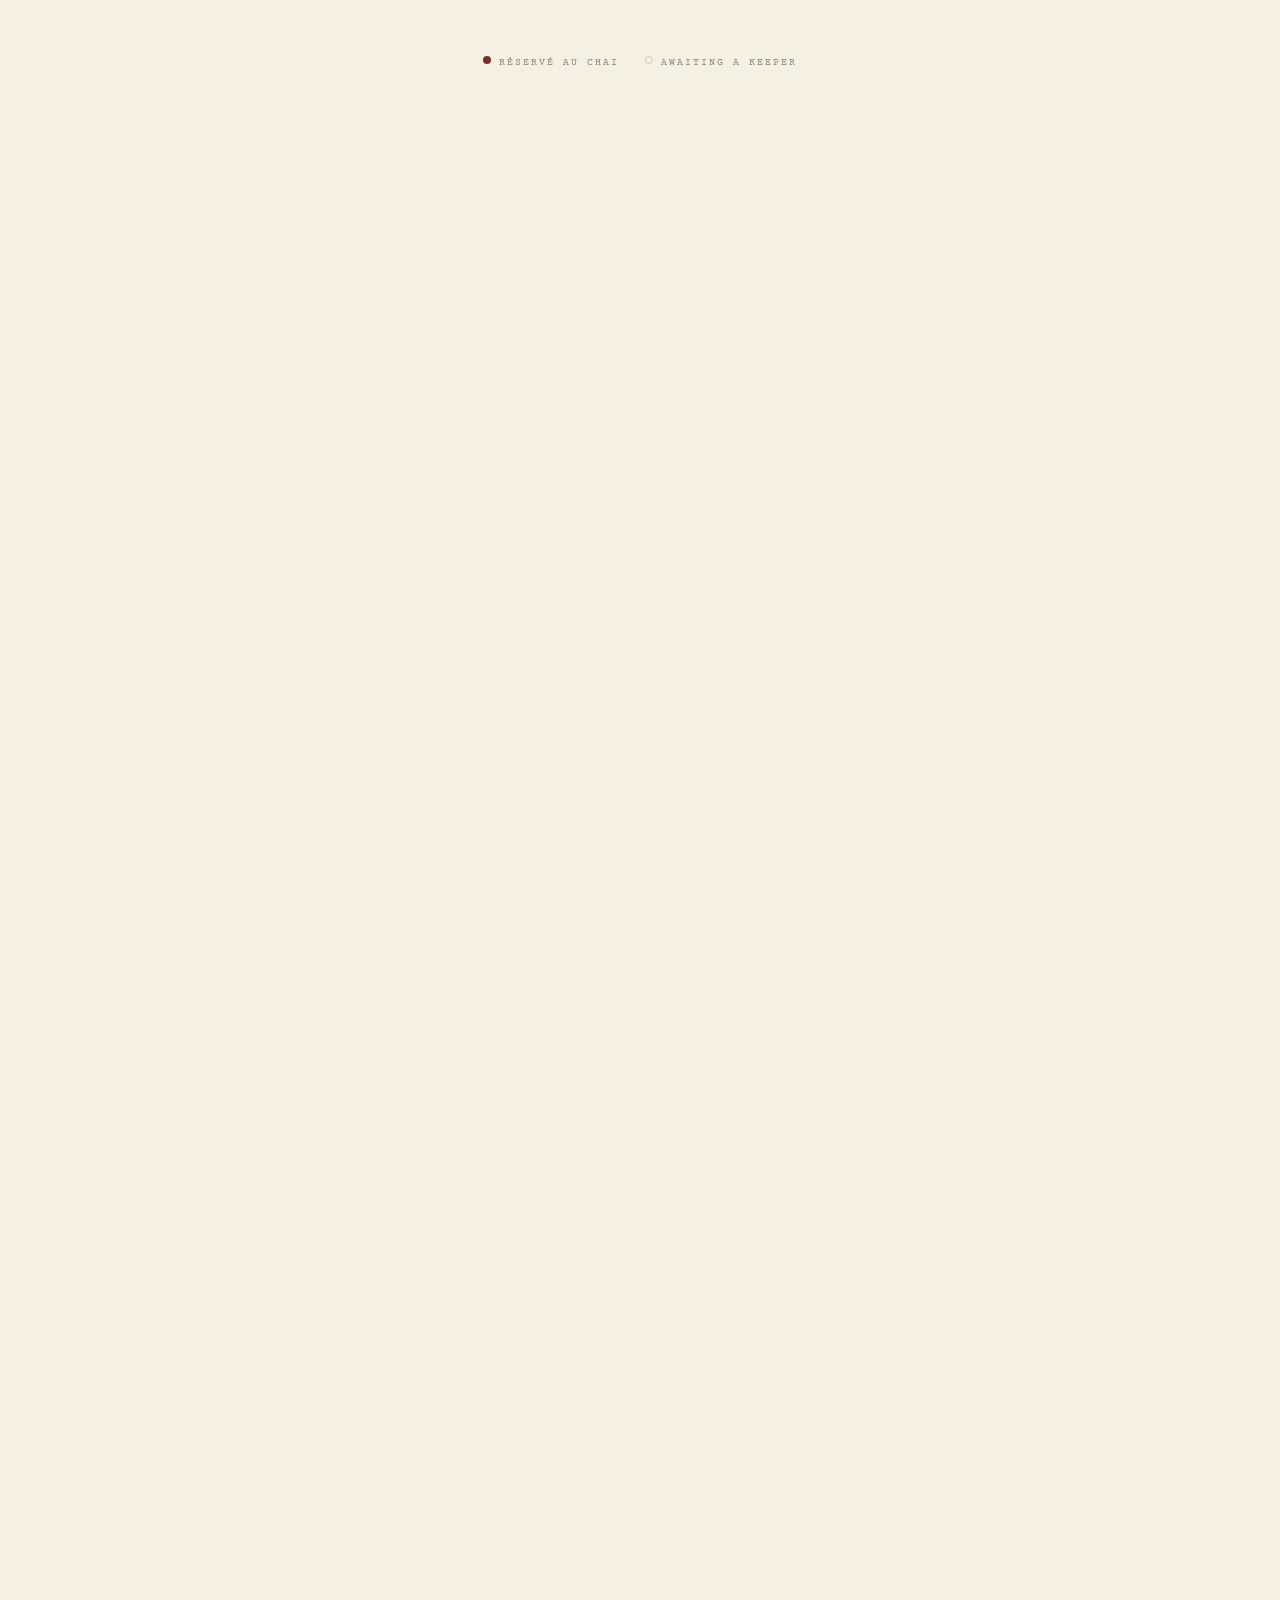
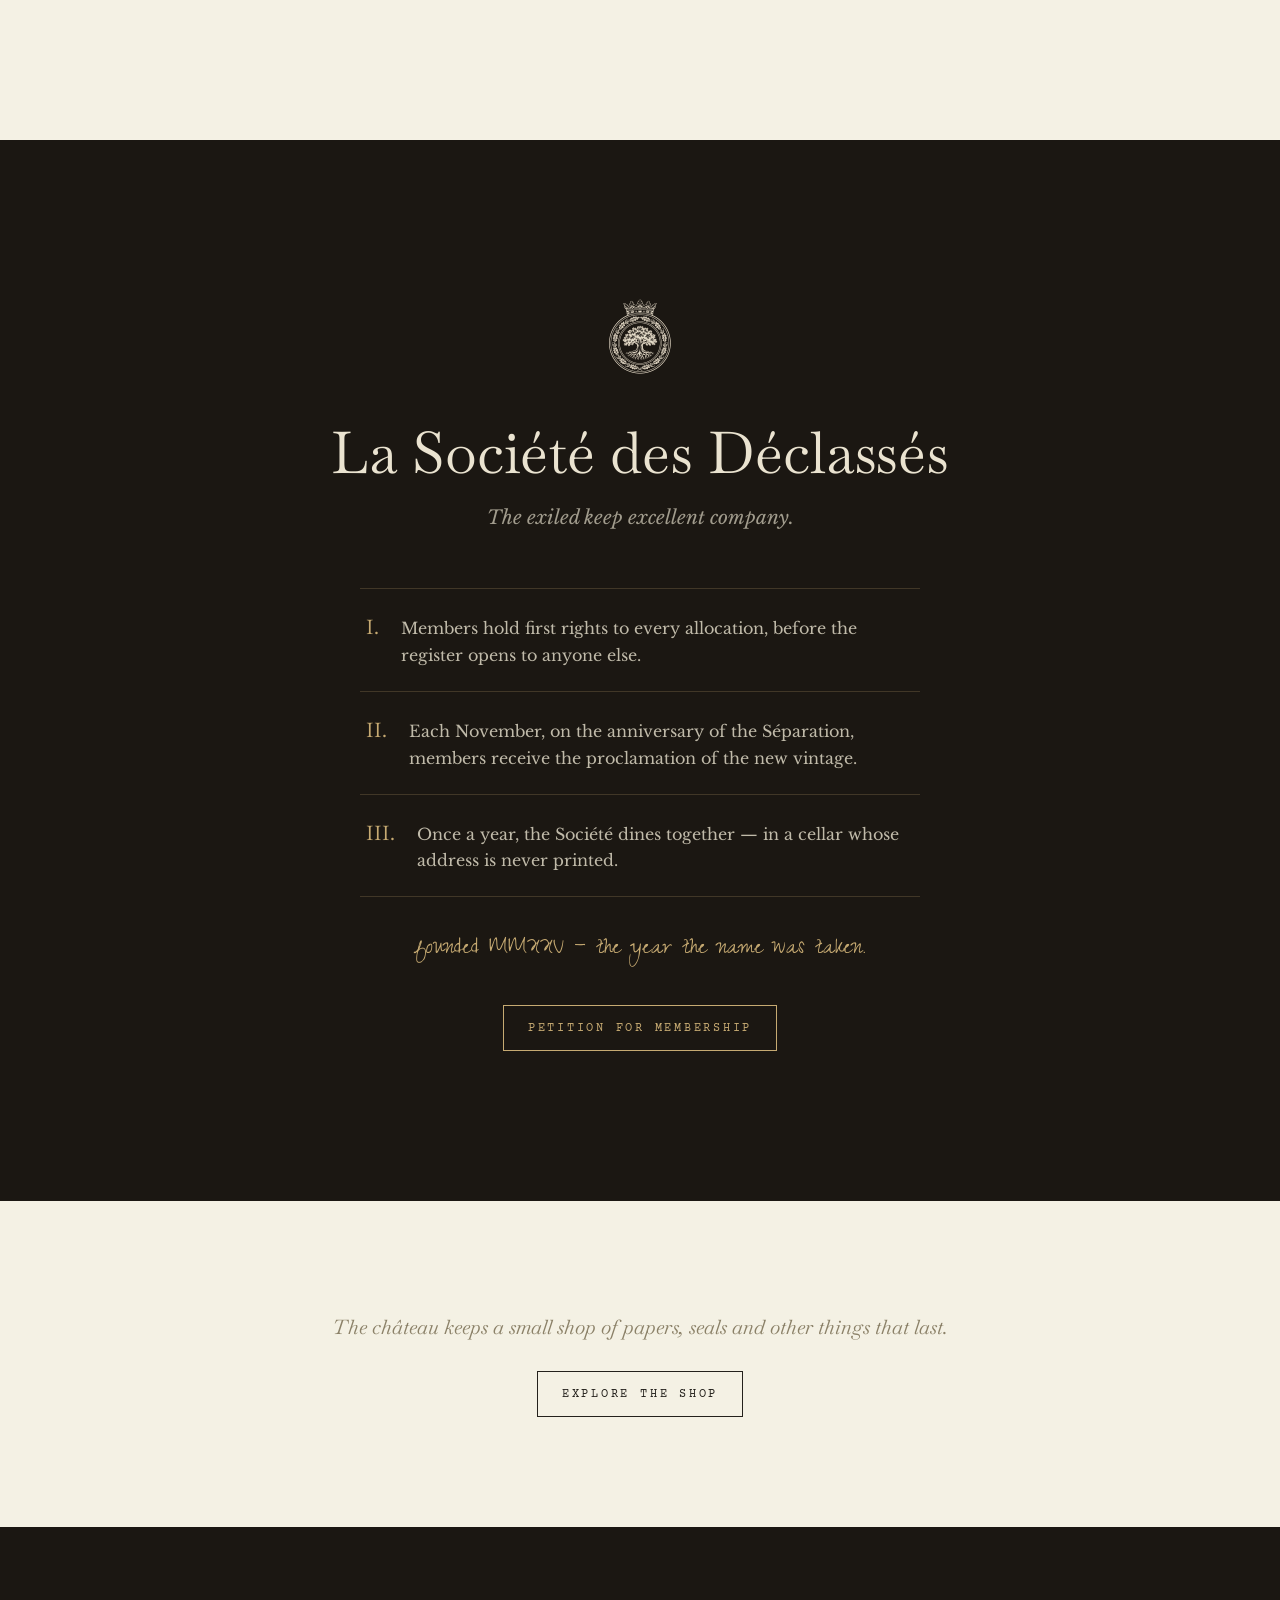
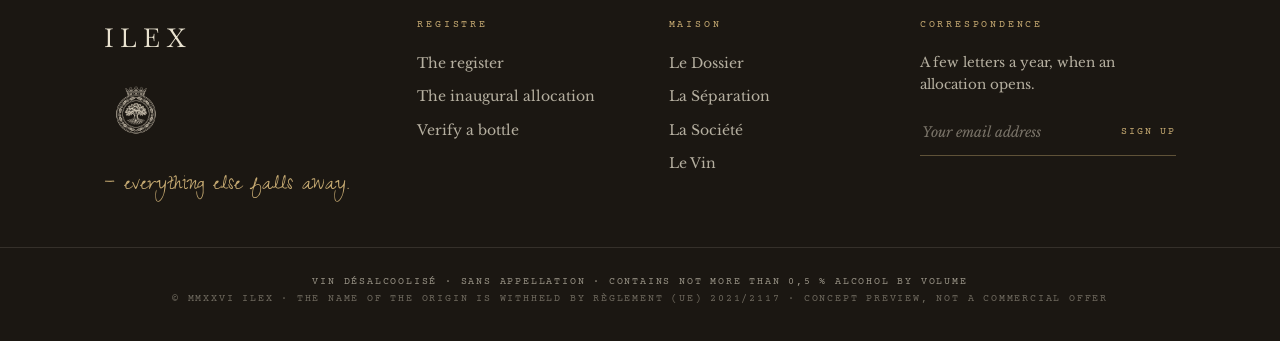
==== commit 291484a8: "Register counts to 6 600; remaining moves to the small line; counter clears the nav Co-Authored-By: " ====
--- a/index.html
+++ b/index.html
@@ -9,7 +9,7 @@
 <link rel="preconnect" href="https://fonts.googleapis.com">
 <link rel="preconnect" href="https://fonts.gstatic.com" crossorigin>
 <link href="https://fonts.googleapis.com/css2?family=Baskervville:ital@0;1&family=Baskervville+SC&family=Libre+Baskerville:ital,wght@0,400;0,700;1,400&family=Zeyada&family=Courier+Prime:ital@0;1&display=swap" rel="stylesheet">
-<link rel="stylesheet" href="css/site.css?v=19">
+<link rel="stylesheet" href="css/site.css?v=20">
 </head>
 <body>
 
@@ -130,8 +130,8 @@
   <div class="reg-theatre" id="regTheatre">
     <div class="reg-stage">
       <div class="reg-count">
-        <span class="n js-remaining">6 140</span>
-        <span class="of">of six thousand six hundred await their keepers</span>
+        <span class="n" id="regTotal">6 600</span>
+        <span class="of">individually numbered · <span class="js-remaining">6 140</span> still await their keepers</span>
       </div>
       <canvas id="regCanvas" aria-label="The register of six thousand six hundred bottles"></canvas>
       <div class="reg-tip" id="regTip"></div>
@@ -215,6 +215,6 @@
   </div>
 </footer>
 
-<script src="js/site.js?v=19"></script>
+<script src="js/site.js?v=20"></script>
 </body>
 </html>
--- a/css/site.css
+++ b/css/site.css
@@ -260,7 +260,7 @@
 .reg-theatre{position:relative;height:280vh;background:var(--parchment)}
 .reg-stage{position:sticky;top:0;height:100vh;overflow:hidden;display:flex;align-items:center;justify-content:center}
 .reg-stage canvas{display:block;cursor:crosshair}
-.reg-count{position:absolute;top:6vh;left:50%;transform:translateX(-50%);z-index:3;text-align:center;
+.reg-count{position:absolute;top:12vh;left:50%;transform:translateX(-50%);z-index:3;text-align:center;
   pointer-events:none;padding:6px 46px;white-space:nowrap;
   background:radial-gradient(closest-side,var(--parchment) 55%,rgba(244,241,228,0))}
 .reg-count .n{font-family:var(--font-display);font-size:clamp(52px,7.5vw,96px);line-height:1;color:var(--gold);font-variant-numeric:tabular-nums}
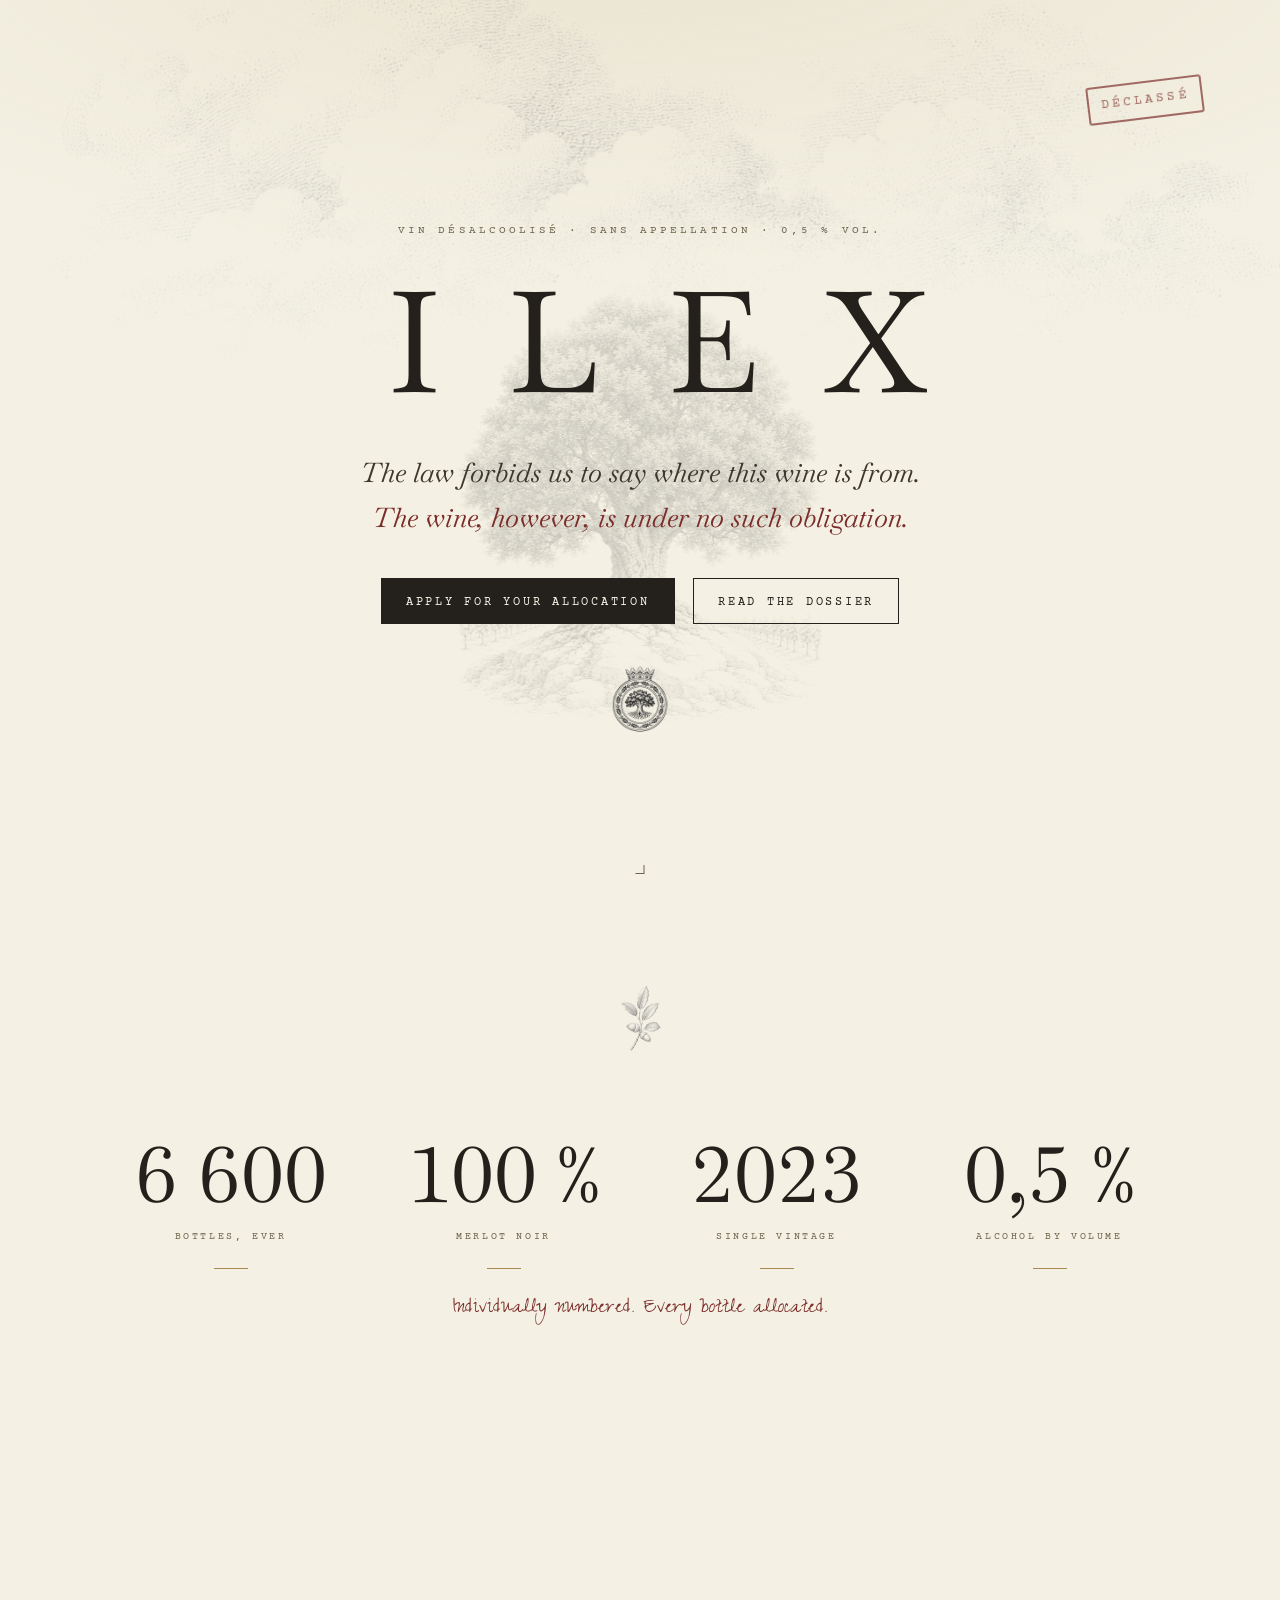
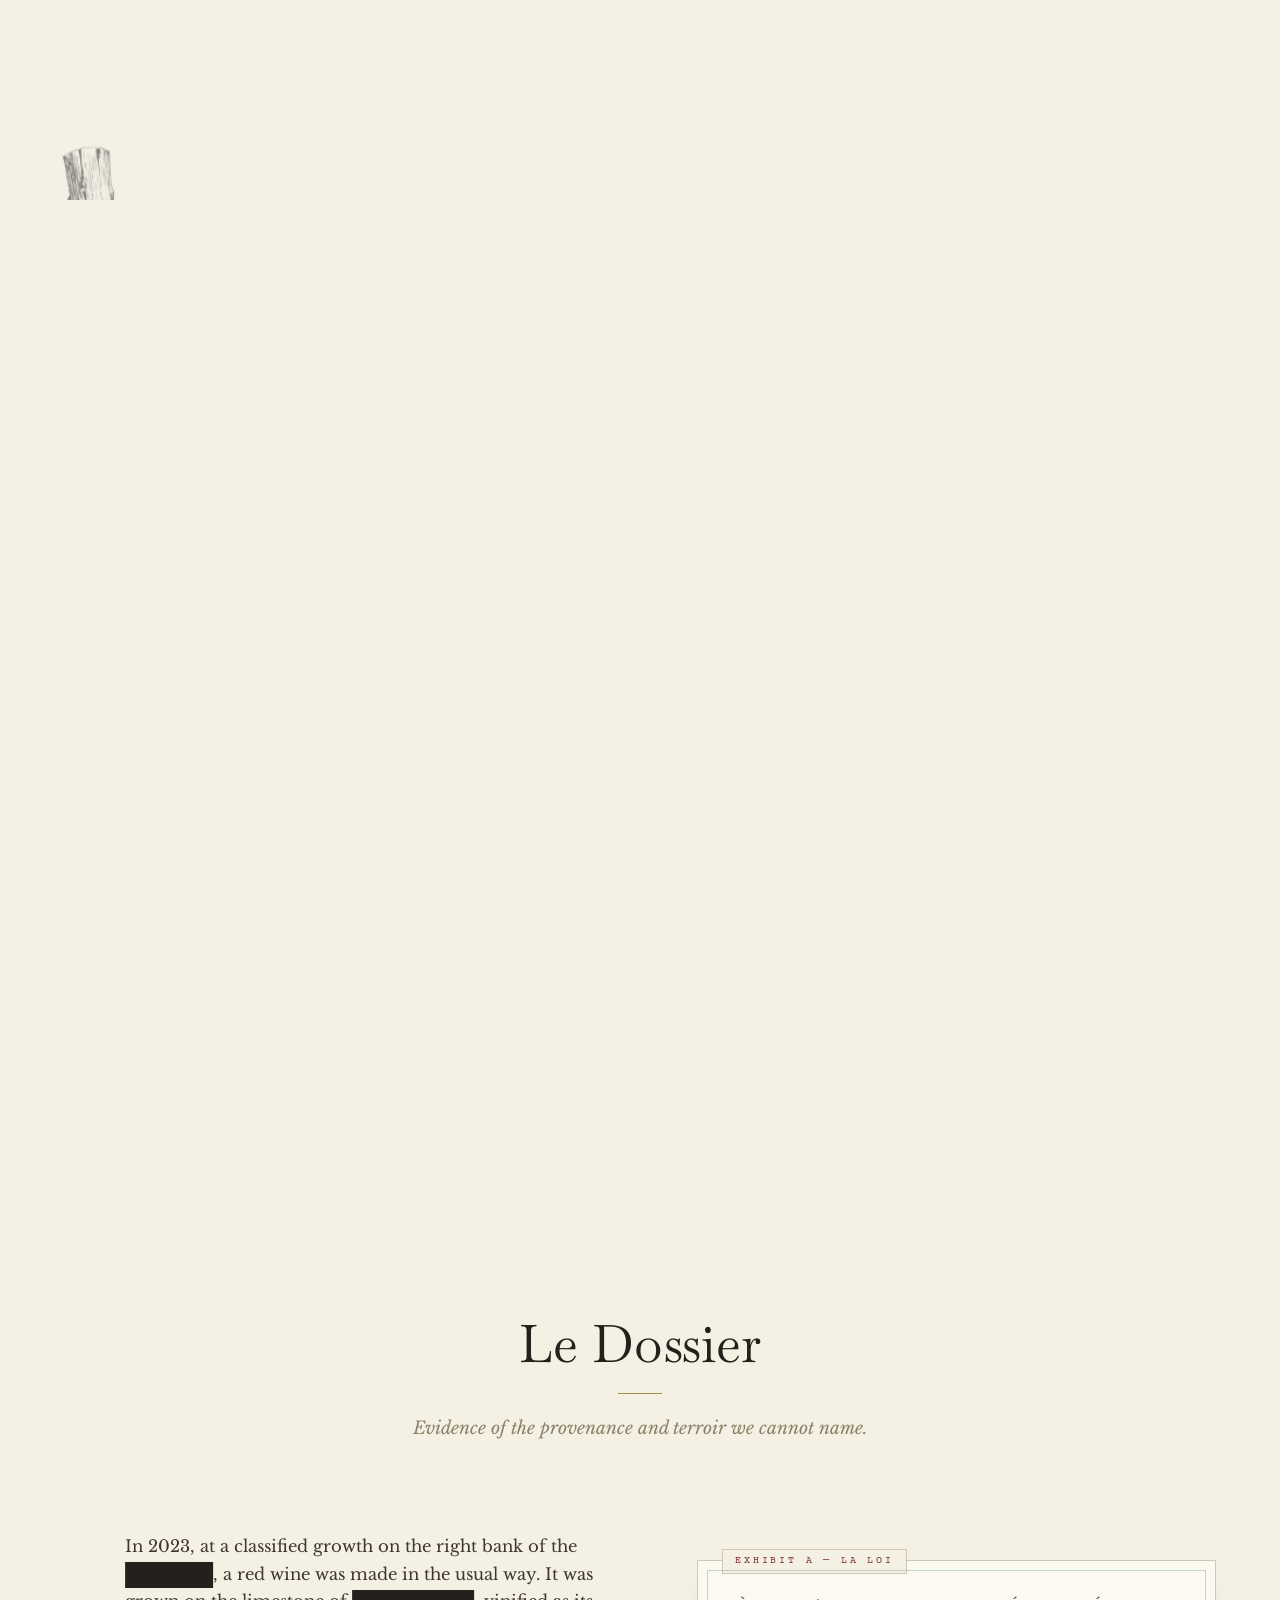
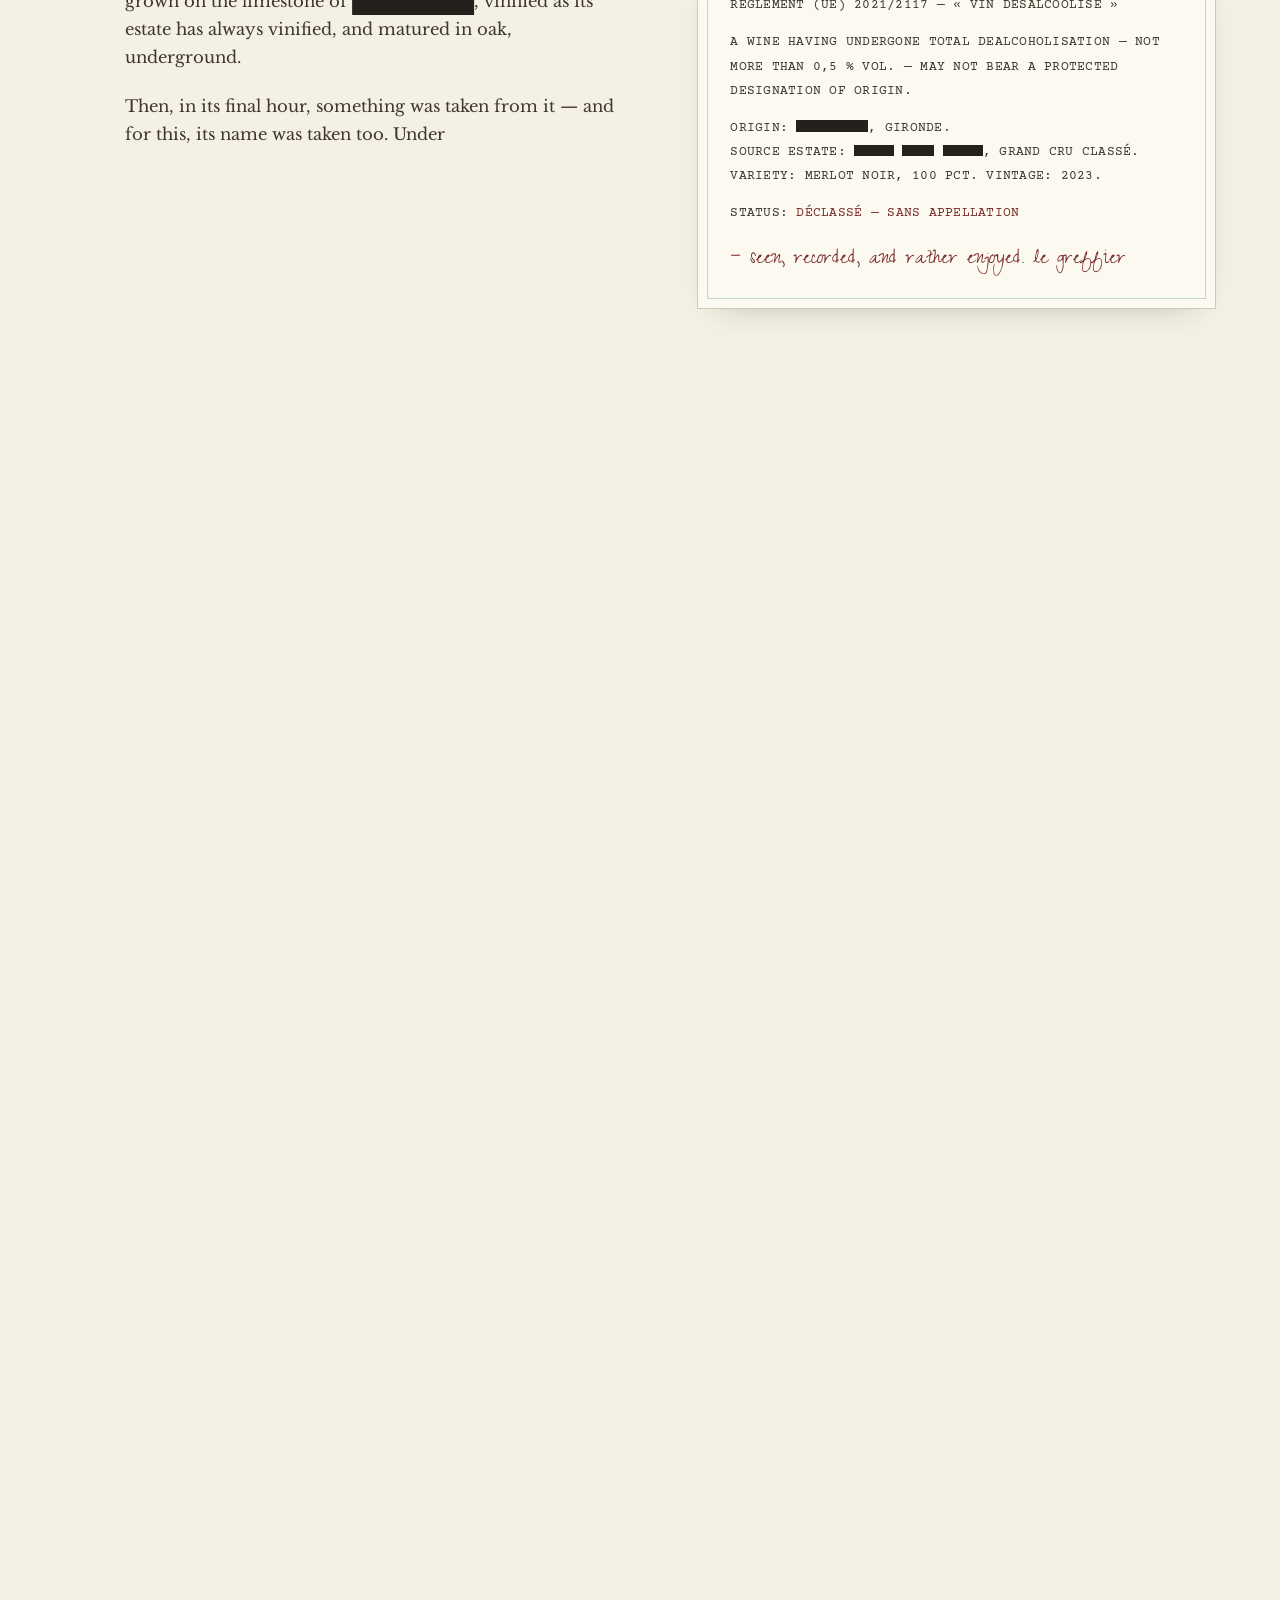
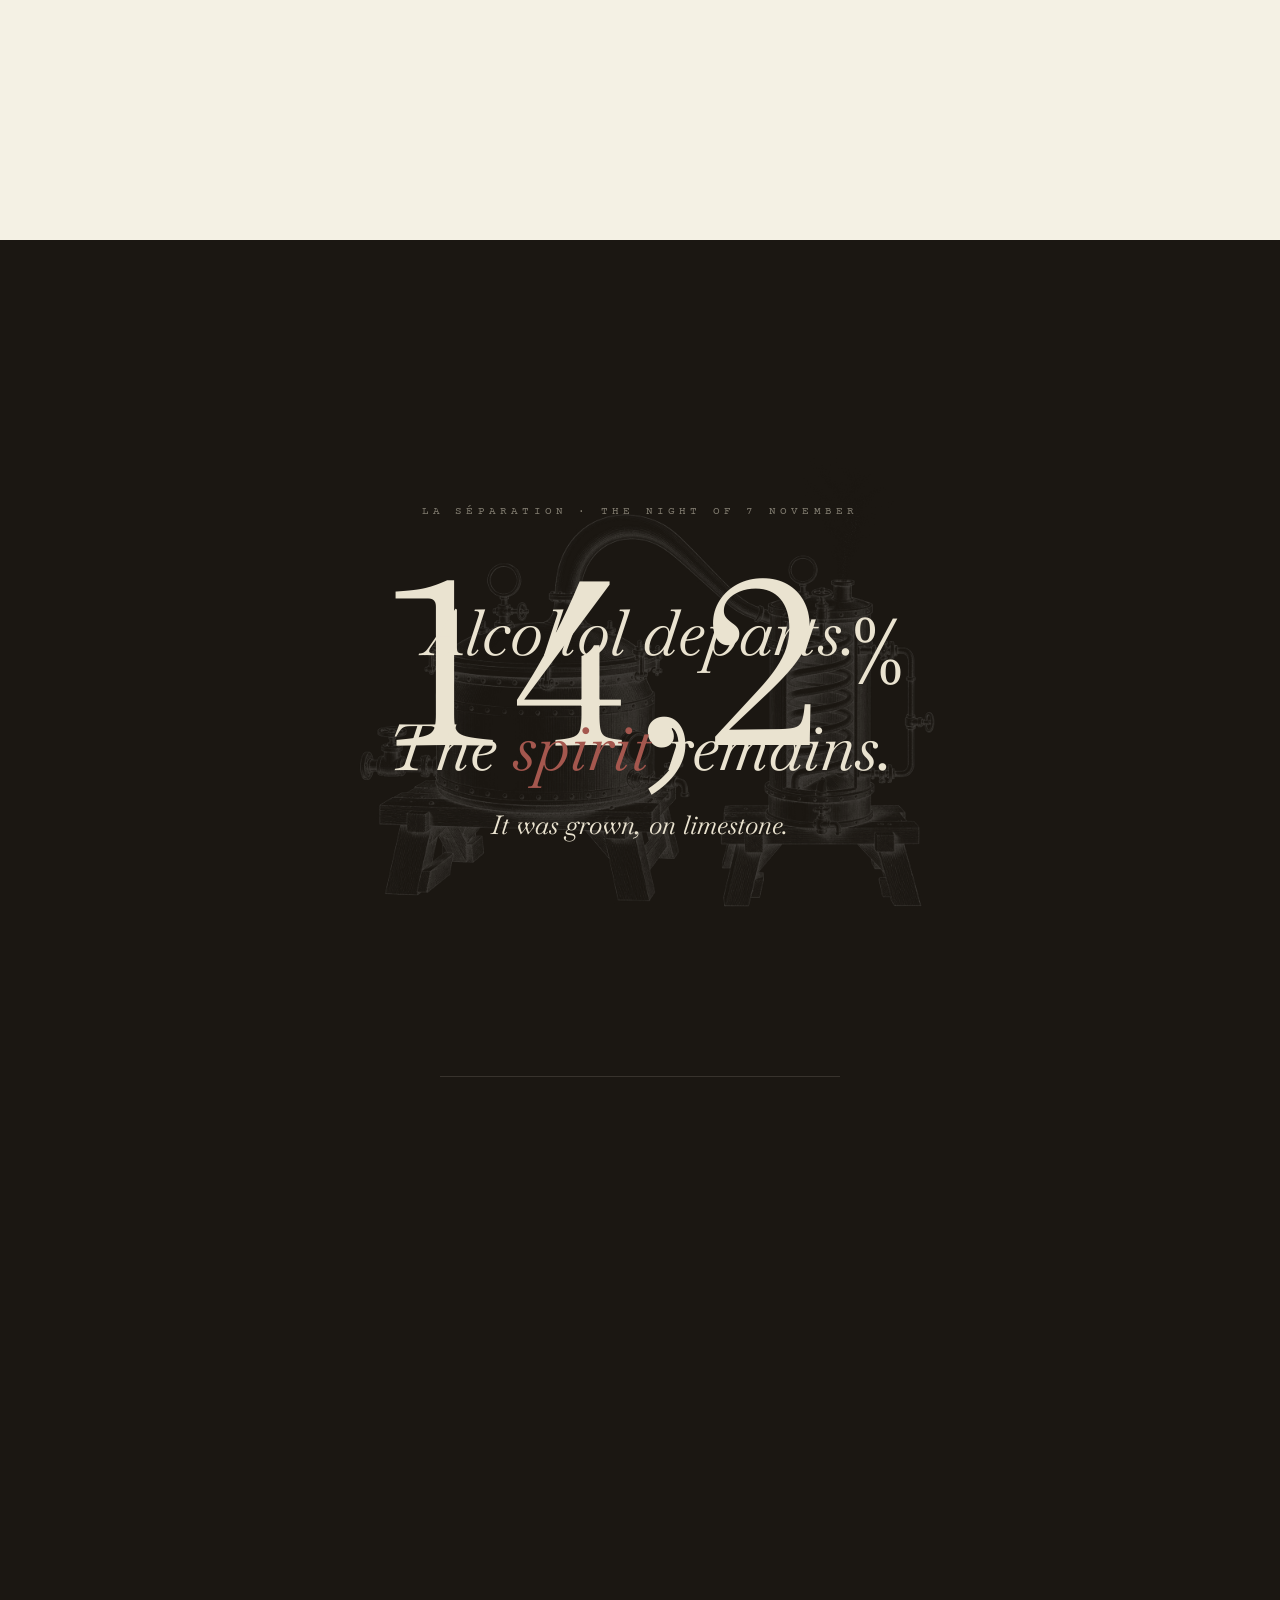
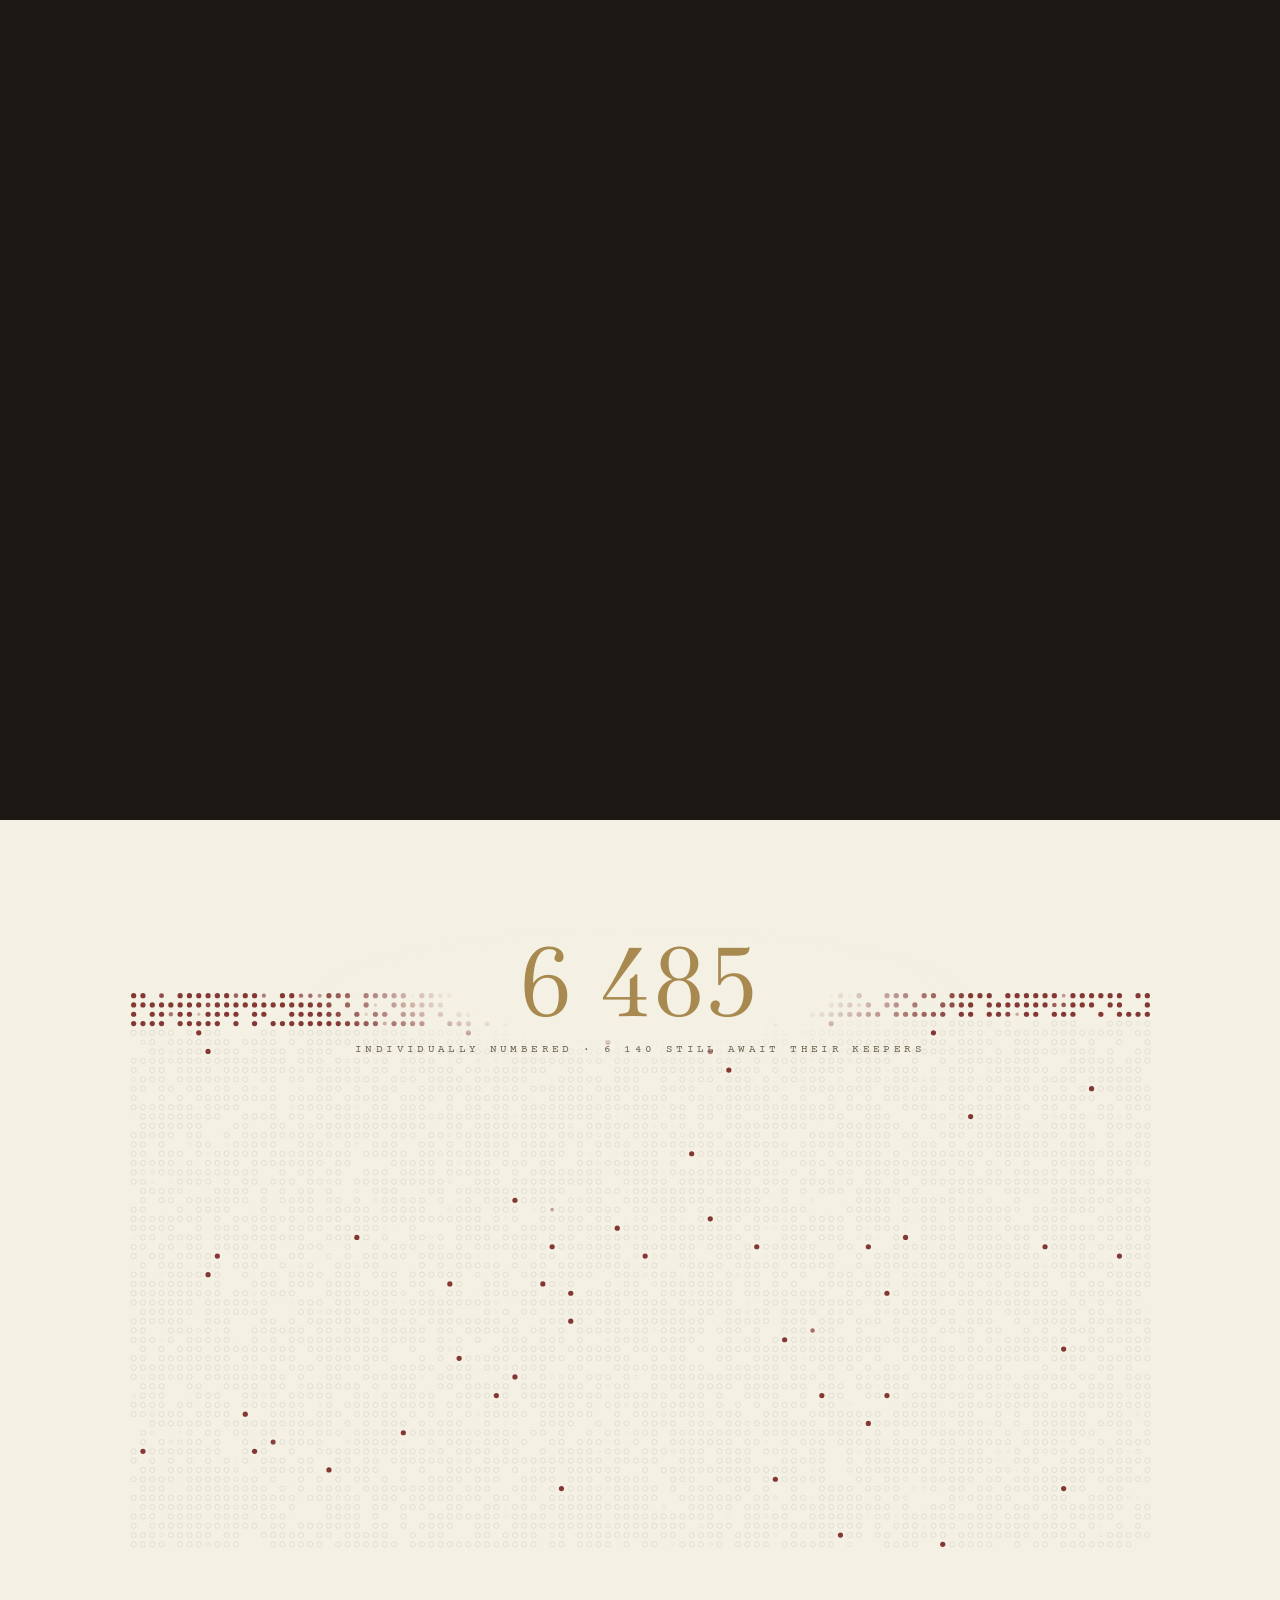
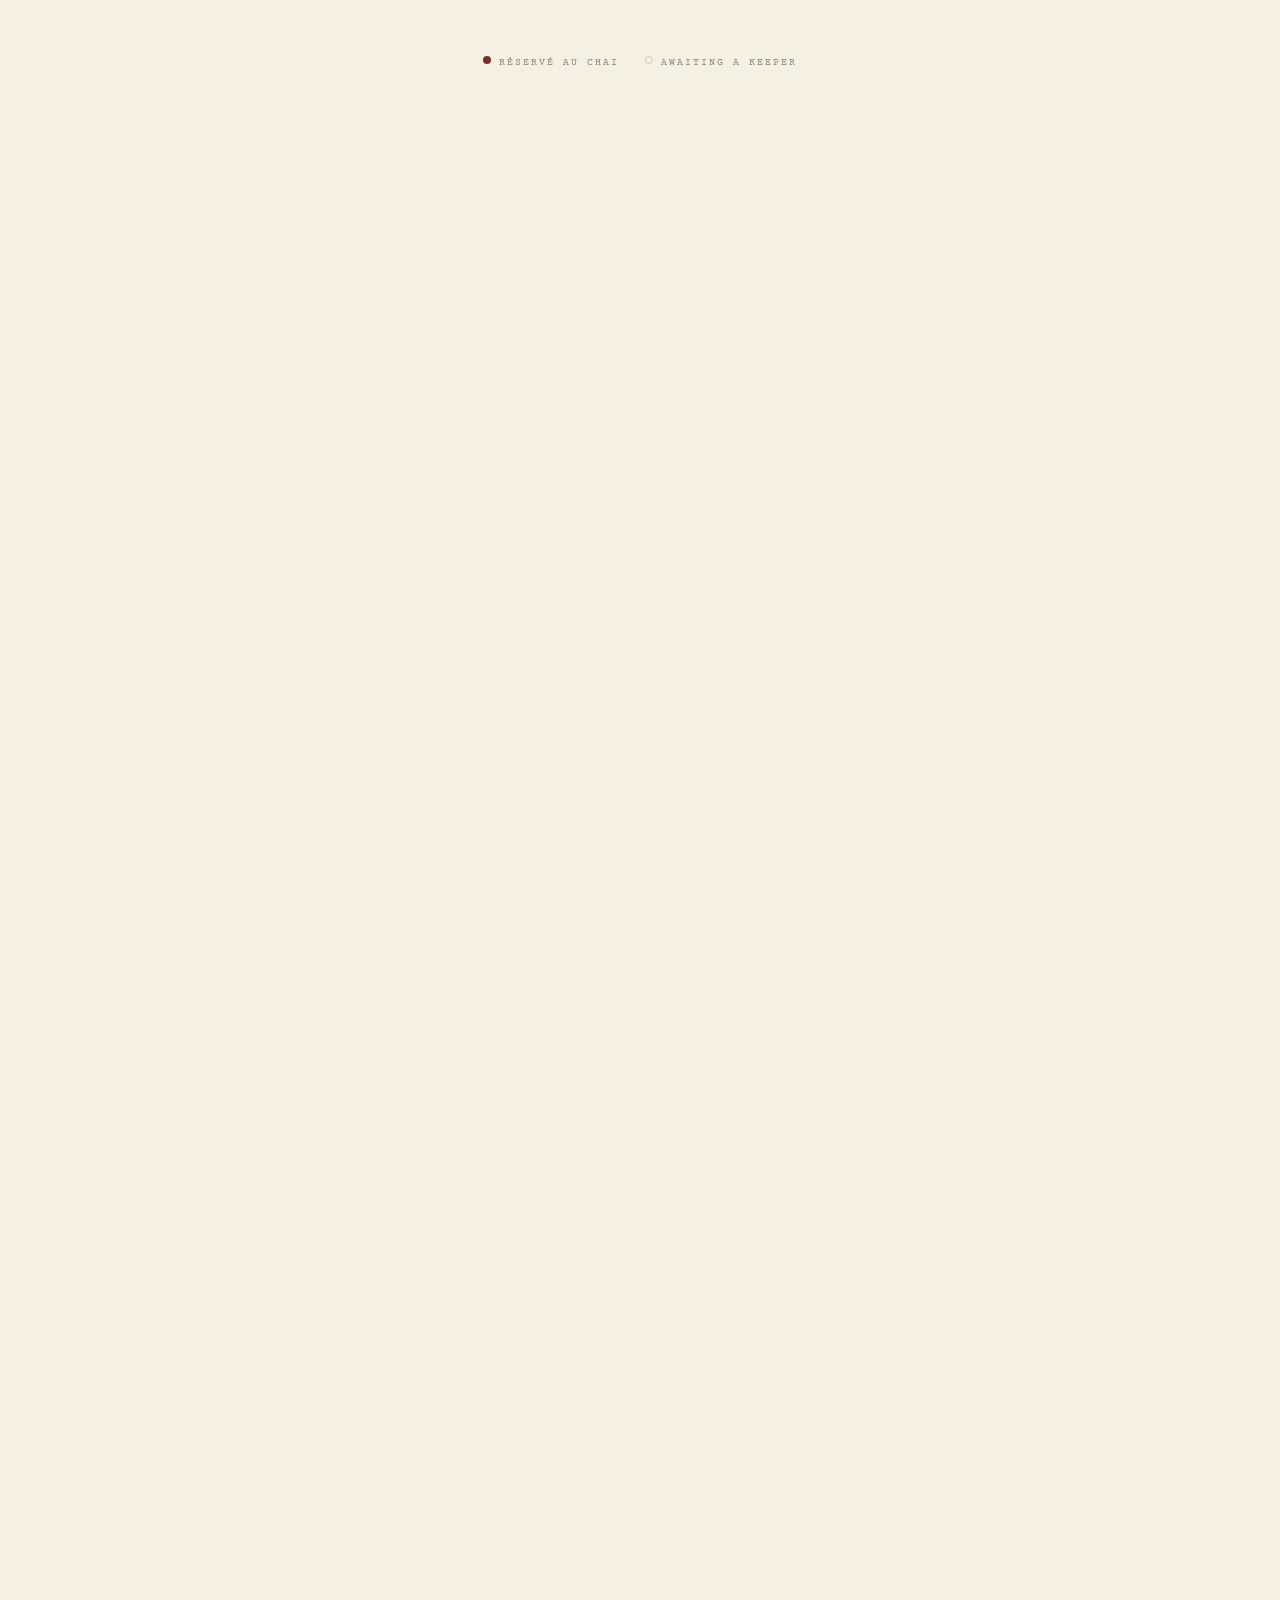
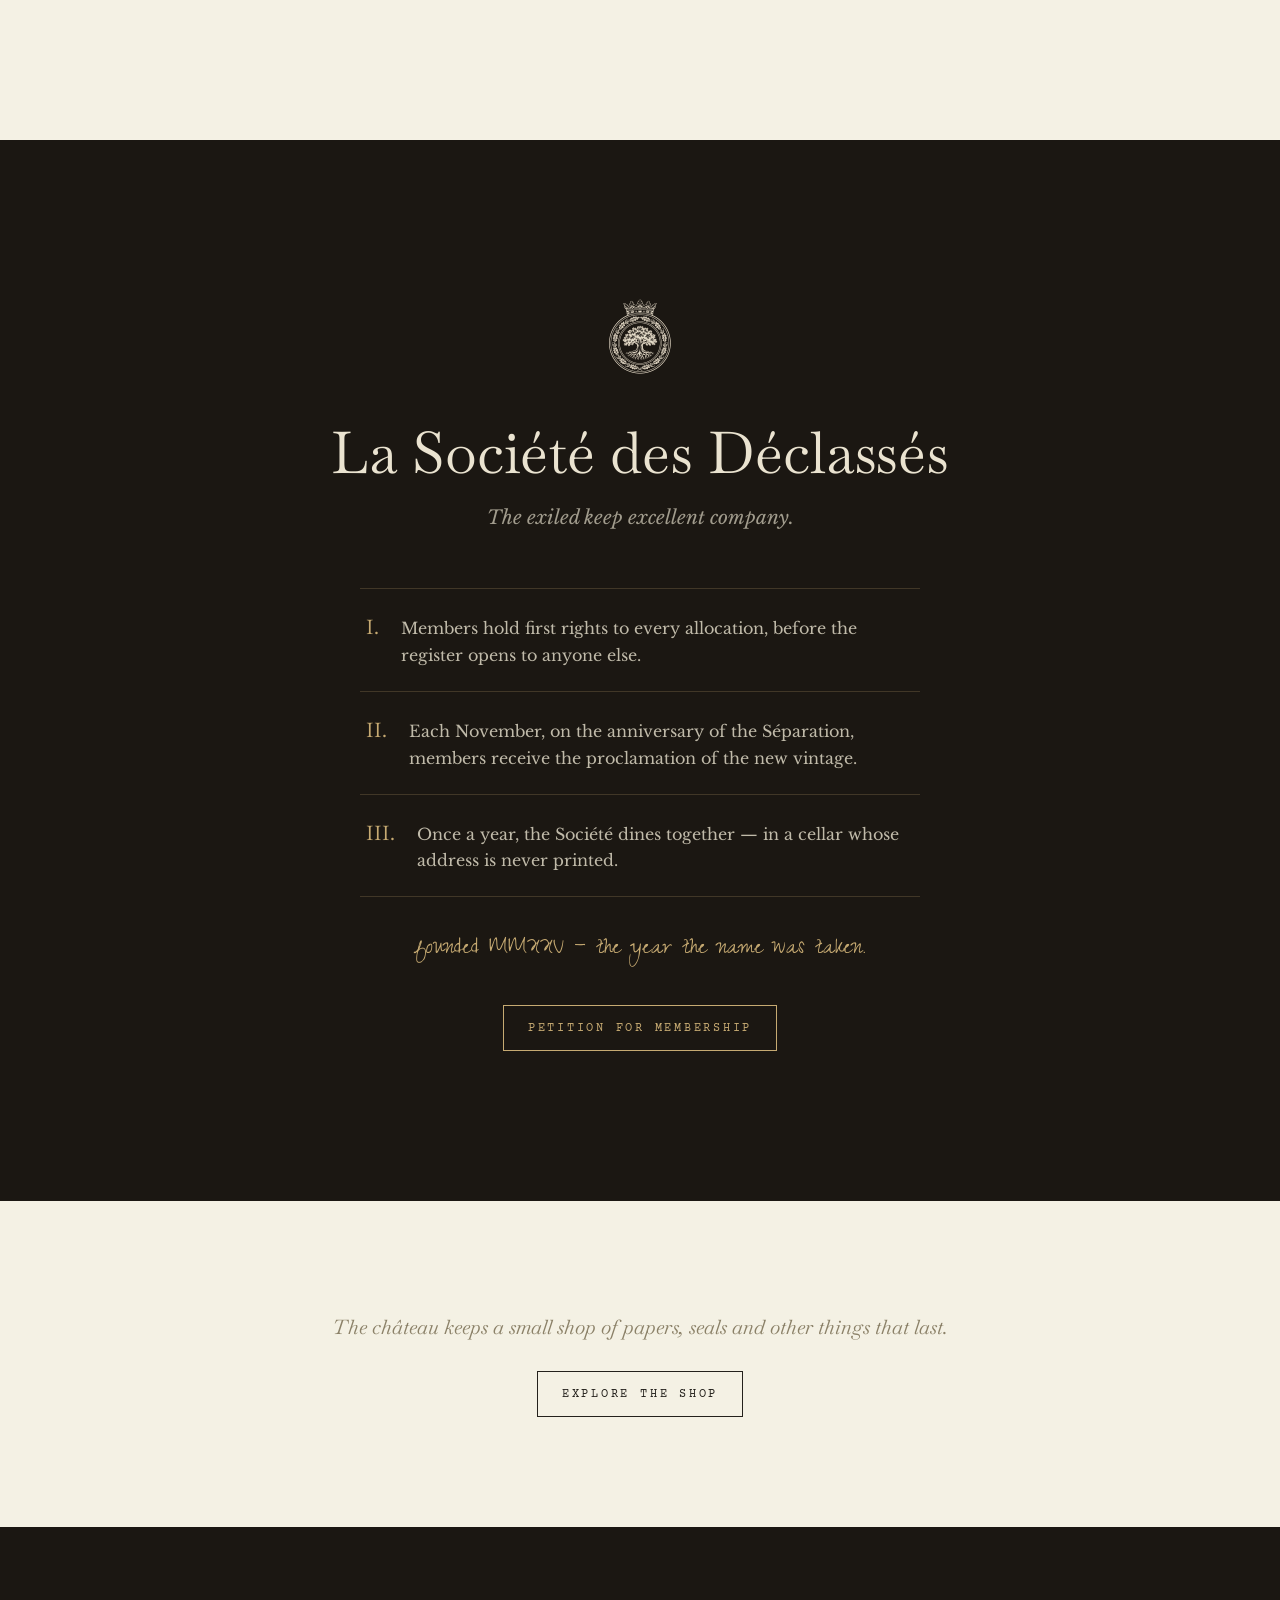
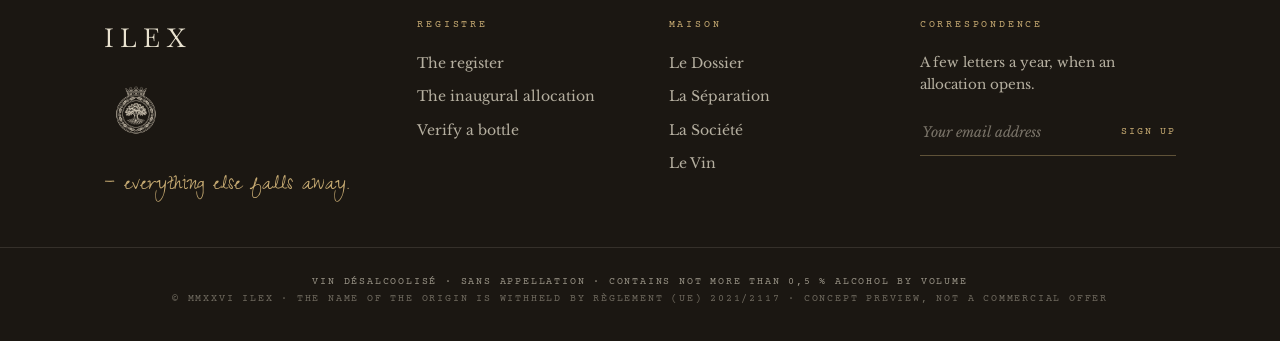
==== commit 4e8dbb3b: "PDP: larger bottle, wider buy column, Réserver seal, three-bottle minimum and caisse of six Co-Autho" ====
--- a/index.html
+++ b/index.html
@@ -9,7 +9,7 @@
 <link rel="preconnect" href="https://fonts.googleapis.com">
 <link rel="preconnect" href="https://fonts.gstatic.com" crossorigin>
 <link href="https://fonts.googleapis.com/css2?family=Baskervville:ital@0;1&family=Baskervville+SC&family=Libre+Baskerville:ital,wght@0,400;0,700;1,400&family=Zeyada&family=Courier+Prime:ital@0;1&display=swap" rel="stylesheet">
-<link rel="stylesheet" href="css/site.css?v=20">
+<link rel="stylesheet" href="css/site.css?v=21">
 </head>
 <body>
 
@@ -215,6 +215,6 @@
   </div>
 </footer>
 
-<script src="js/site.js?v=20"></script>
+<script src="js/site.js?v=21"></script>
 </body>
 </html>
--- a/css/site.css
+++ b/css/site.css
@@ -169,7 +169,8 @@
   .reg-legend{font-size:8.5px;gap:14px;bottom:2.5vh;padding:6px 14px}
   .reg-cta{bottom:50%}
   .reg-stage canvas{cursor:default}
-  .stage-bottle{min-height:480px}
+  .stage-bottle{min-height:480px;position:relative;top:0}
+  .numchips{grid-template-columns:repeat(2,1fr)}
   .stage-bottle .bottle{height:min(48vh,420px)}
 }
 .stat .n{font-family:var(--font-display);font-size:clamp(44px,6vw,84px);color:var(--ink);font-variant-numeric:tabular-nums;line-height:1}
@@ -328,14 +329,14 @@
 .crumbs{max-width:1200px;margin:0 auto;padding:60px 5vw 0;font-family:var(--law);font-size:10.5px;
   letter-spacing:.22em;text-transform:uppercase;color:var(--taupe)}
 .crumbs a:hover{color:var(--claret)}
-.pdp{max-width:1200px;margin:0 auto;padding:40px 5vw 110px;display:grid;grid-template-columns:1.05fr .95fr;gap:64px;align-items:start}
+.pdp{max-width:1300px;margin:0 auto;padding:40px 5vw 110px;display:grid;grid-template-columns:.86fr 1.14fr;gap:56px;align-items:start}
 @media(max-width:900px){.pdp{grid-template-columns:1fr}}
 .stage-bottle{position:relative;display:flex;align-items:flex-end;justify-content:center;
-  min-height:600px;padding-bottom:70px}
+  min-height:720px;padding-bottom:70px;position:sticky;top:6vh}
 .stage-bottle .ghost-tree{position:absolute;left:50%;top:48%;transform:translate(-50%,-50%);
   height:104%;opacity:.07;filter:sepia(.3);pointer-events:none}
 .stage-bottle .bottle-wrap{position:relative}
-.stage-bottle .bottle{position:relative;z-index:2;height:min(58vh,520px);width:auto;
+.stage-bottle .bottle{position:relative;z-index:2;height:min(76vh,680px);width:auto;
   filter:drop-shadow(0 18px 22px rgba(36,33,28,.28))}
 .stage-bottle .floor{position:absolute;bottom:-26px;left:50%;transform:translateX(-50%);
   width:150%;height:44px;z-index:1;filter:blur(3px);
@@ -352,7 +353,16 @@
   color:var(--claret);border:1px solid var(--claret);border-radius:999px;padding:.55em 1.1em .45em;margin-top:10px}
 .numbers{margin-top:34px}
 .numbers .lbl{font-family:var(--law);font-size:10px;letter-spacing:.26em;text-transform:uppercase;color:var(--sepia);margin-bottom:14px;display:block}
-.numchips{display:flex;flex-wrap:wrap;gap:10px}
+.numchips{display:grid;grid-template-columns:repeat(4,1fr);gap:10px}
+.numchips button{width:100%}
+.formats{display:grid;grid-template-columns:1fr 1fr;gap:12px;margin-top:30px}
+.formats button{border:1px solid var(--hair);background:var(--cream);padding:18px 16px 14px;text-align:left;transition:all .25s}
+.formats button .fq{font-family:var(--font-display);font-size:20px;color:var(--ink);display:block}
+.formats button .fp{font-family:var(--law);font-size:10px;letter-spacing:.2em;text-transform:uppercase;color:var(--taupe);display:block;margin-top:6px}
+.formats button:hover{border-color:var(--claret)}
+.formats button.on{border-color:var(--claret);background:var(--claret)}
+.formats button.on .fq{color:var(--cream)}
+.formats button.on .fp{color:rgba(251,249,240,.75)}
 .numchips button{font-family:var(--font-display);font-size:16px;font-variant-numeric:tabular-nums;
   border:1px solid var(--hair);padding:.6em 1em .5em;background:var(--cream);transition:all .25s}
 .numchips button:hover{border-color:var(--claret);color:var(--claret)}
@@ -371,7 +381,7 @@
   box-shadow:inset 0 3px 8px rgba(255,255,255,.16),inset 0 -6px 14px rgba(0,0,0,.4),0 12px 26px -12px rgba(85,29,27,.7);
   display:grid;place-items:center;color:var(--gold-soft);transition:transform .18s}
 .seal-btn:active .face{transform:scale(.96)}
-.seal-btn .face span{font-family:var(--font-display);font-size:26px;letter-spacing:.18em;text-indent:.18em}
+.seal-btn .face span{font-family:var(--law);font-size:12px;letter-spacing:.26em;text-indent:.26em;text-transform:uppercase}
 .seal-btn.sealed .face{animation:sealthunk .5s cubic-bezier(.6,0,.3,1.3)}
 @keyframes sealthunk{0%{transform:scale(1.5);filter:brightness(1.35)}70%{transform:scale(.93)}100%{transform:scale(1)}}
 .sealrow .txt .t1{font-family:var(--law);font-size:10px;letter-spacing:.26em;text-transform:uppercase;color:var(--claret);margin-bottom:8px}
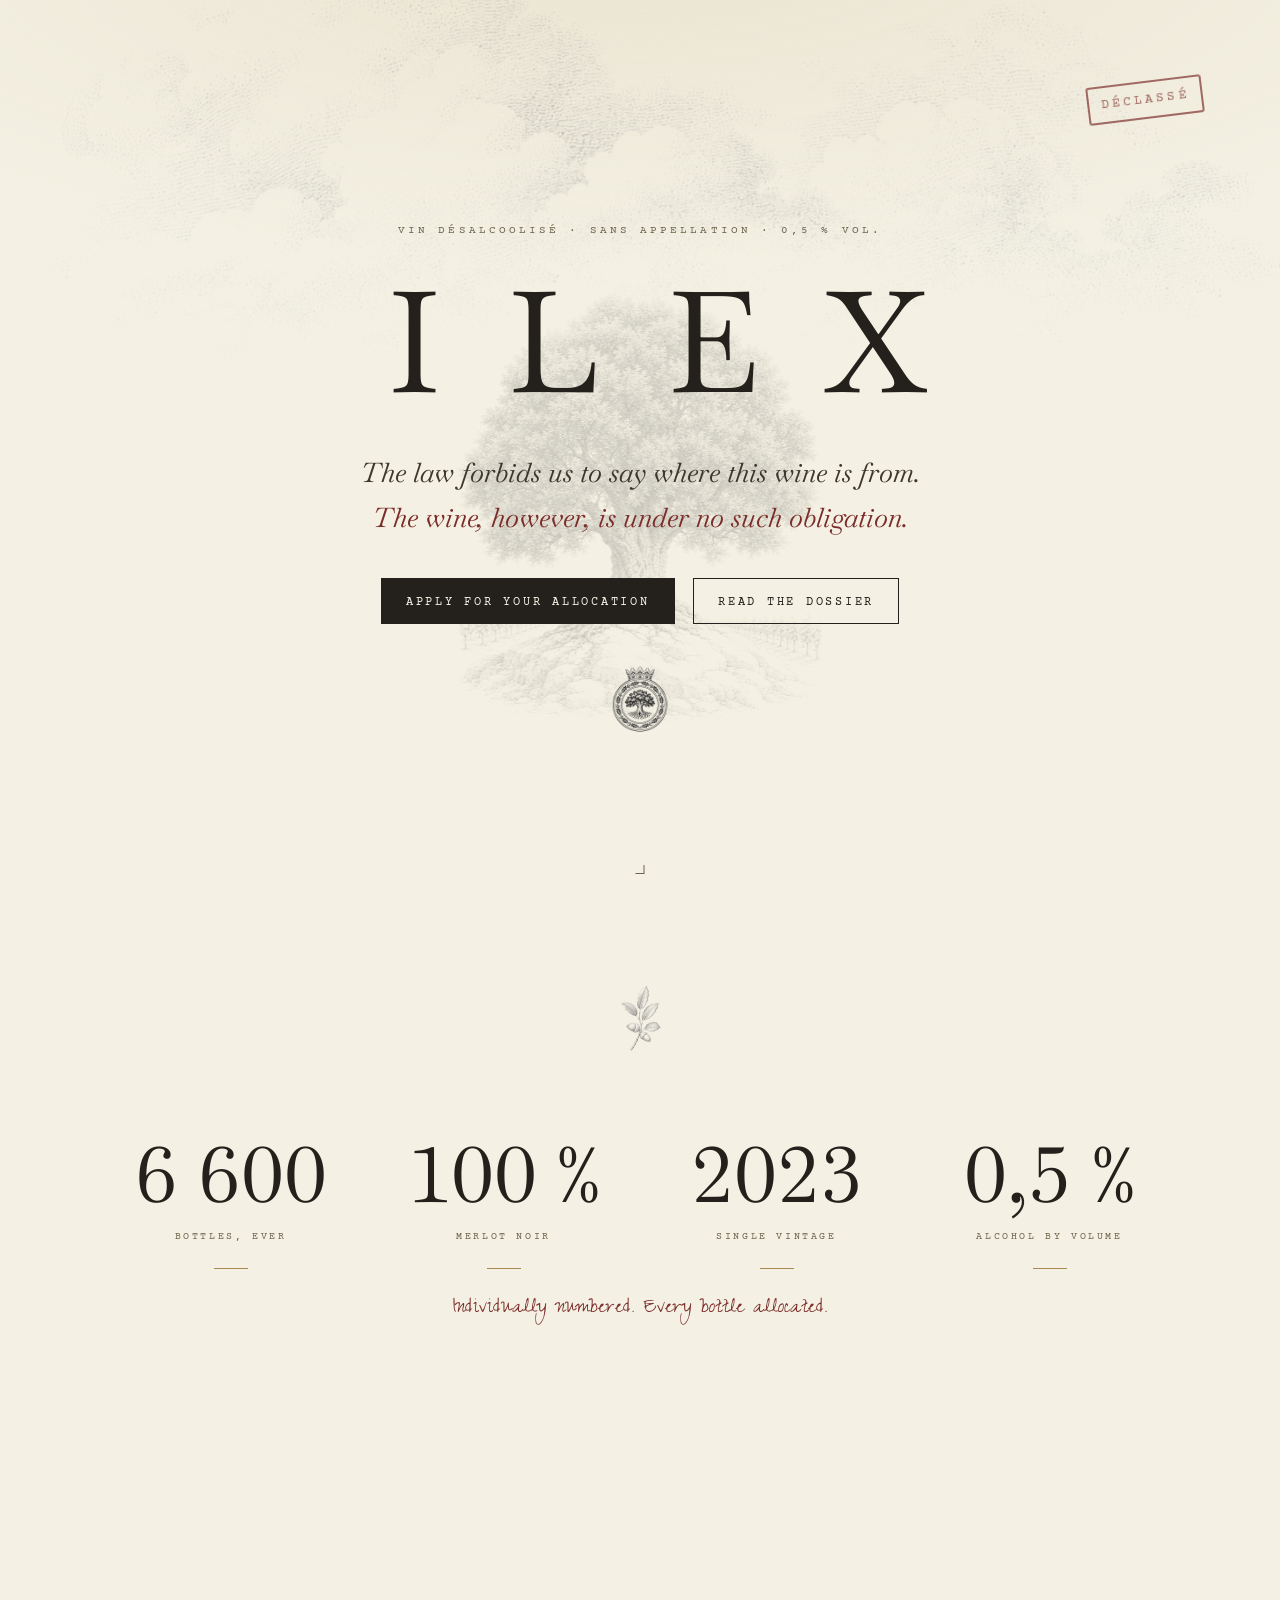
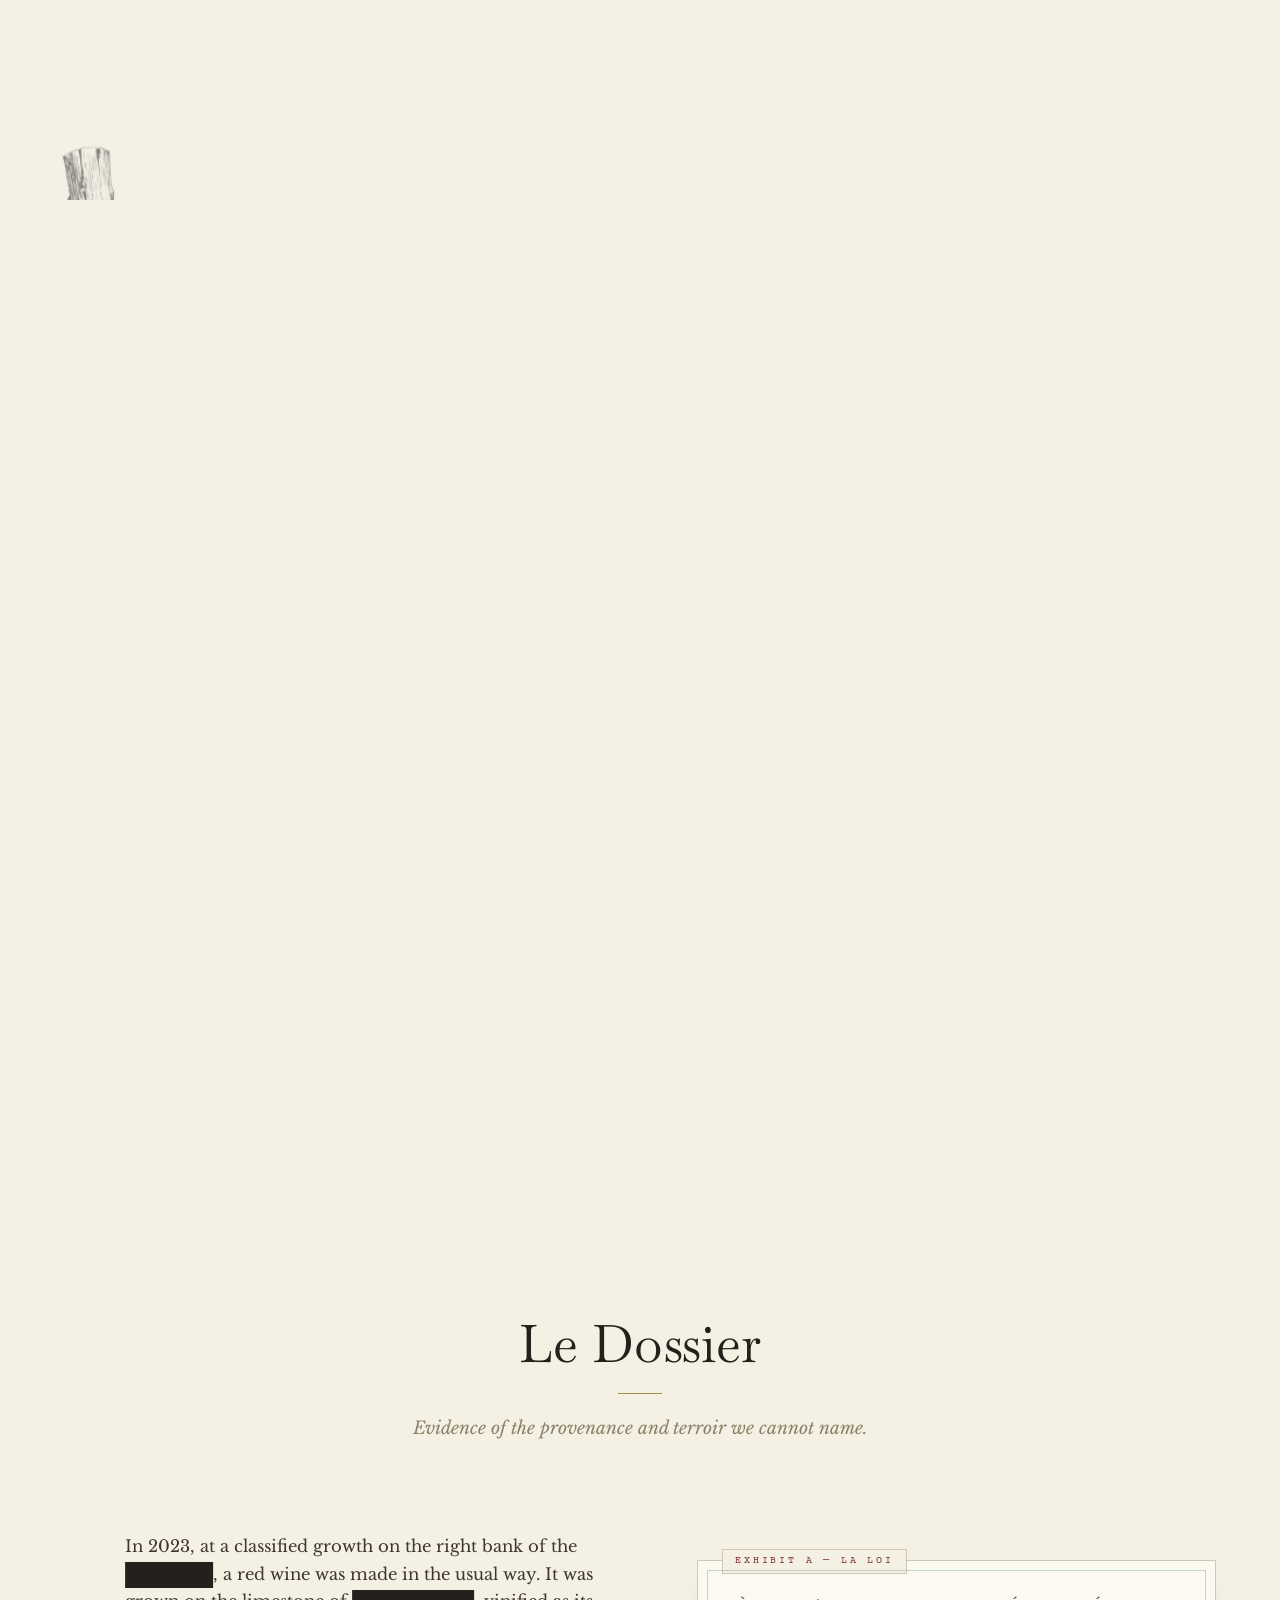
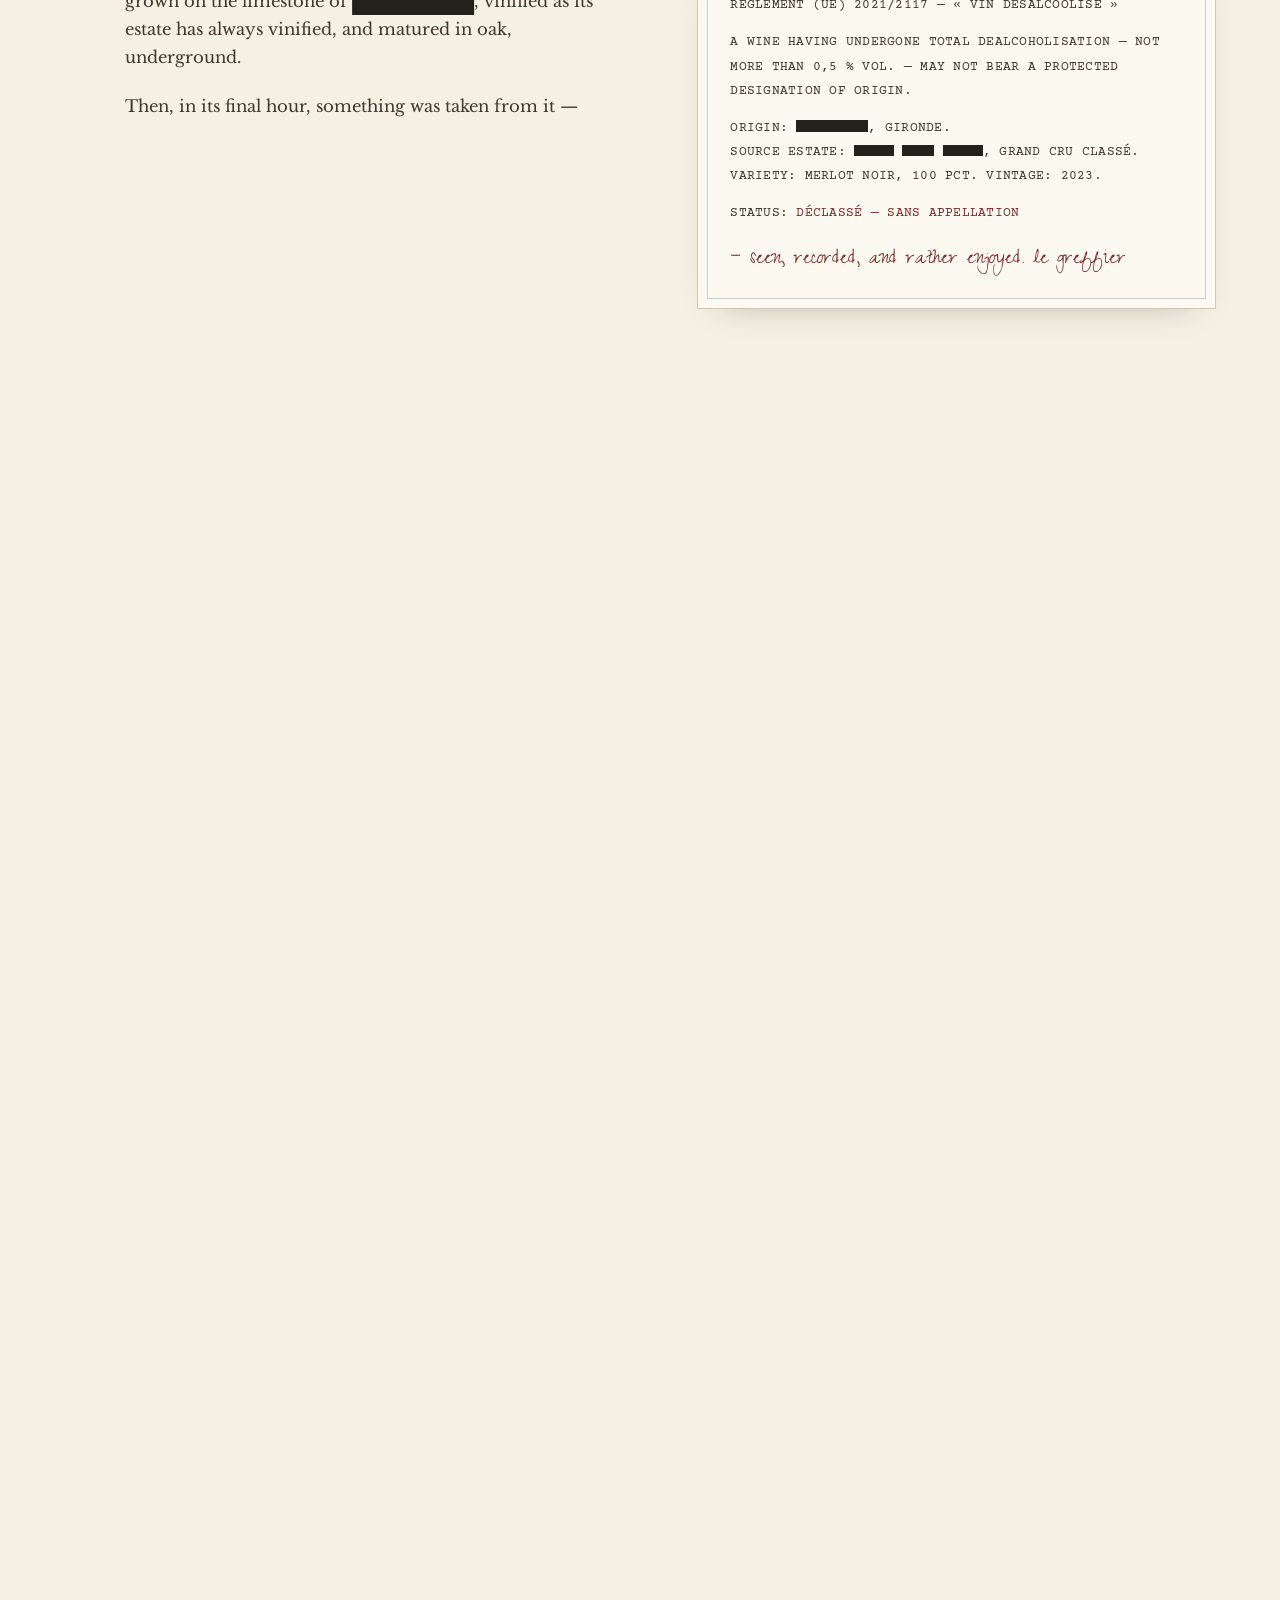
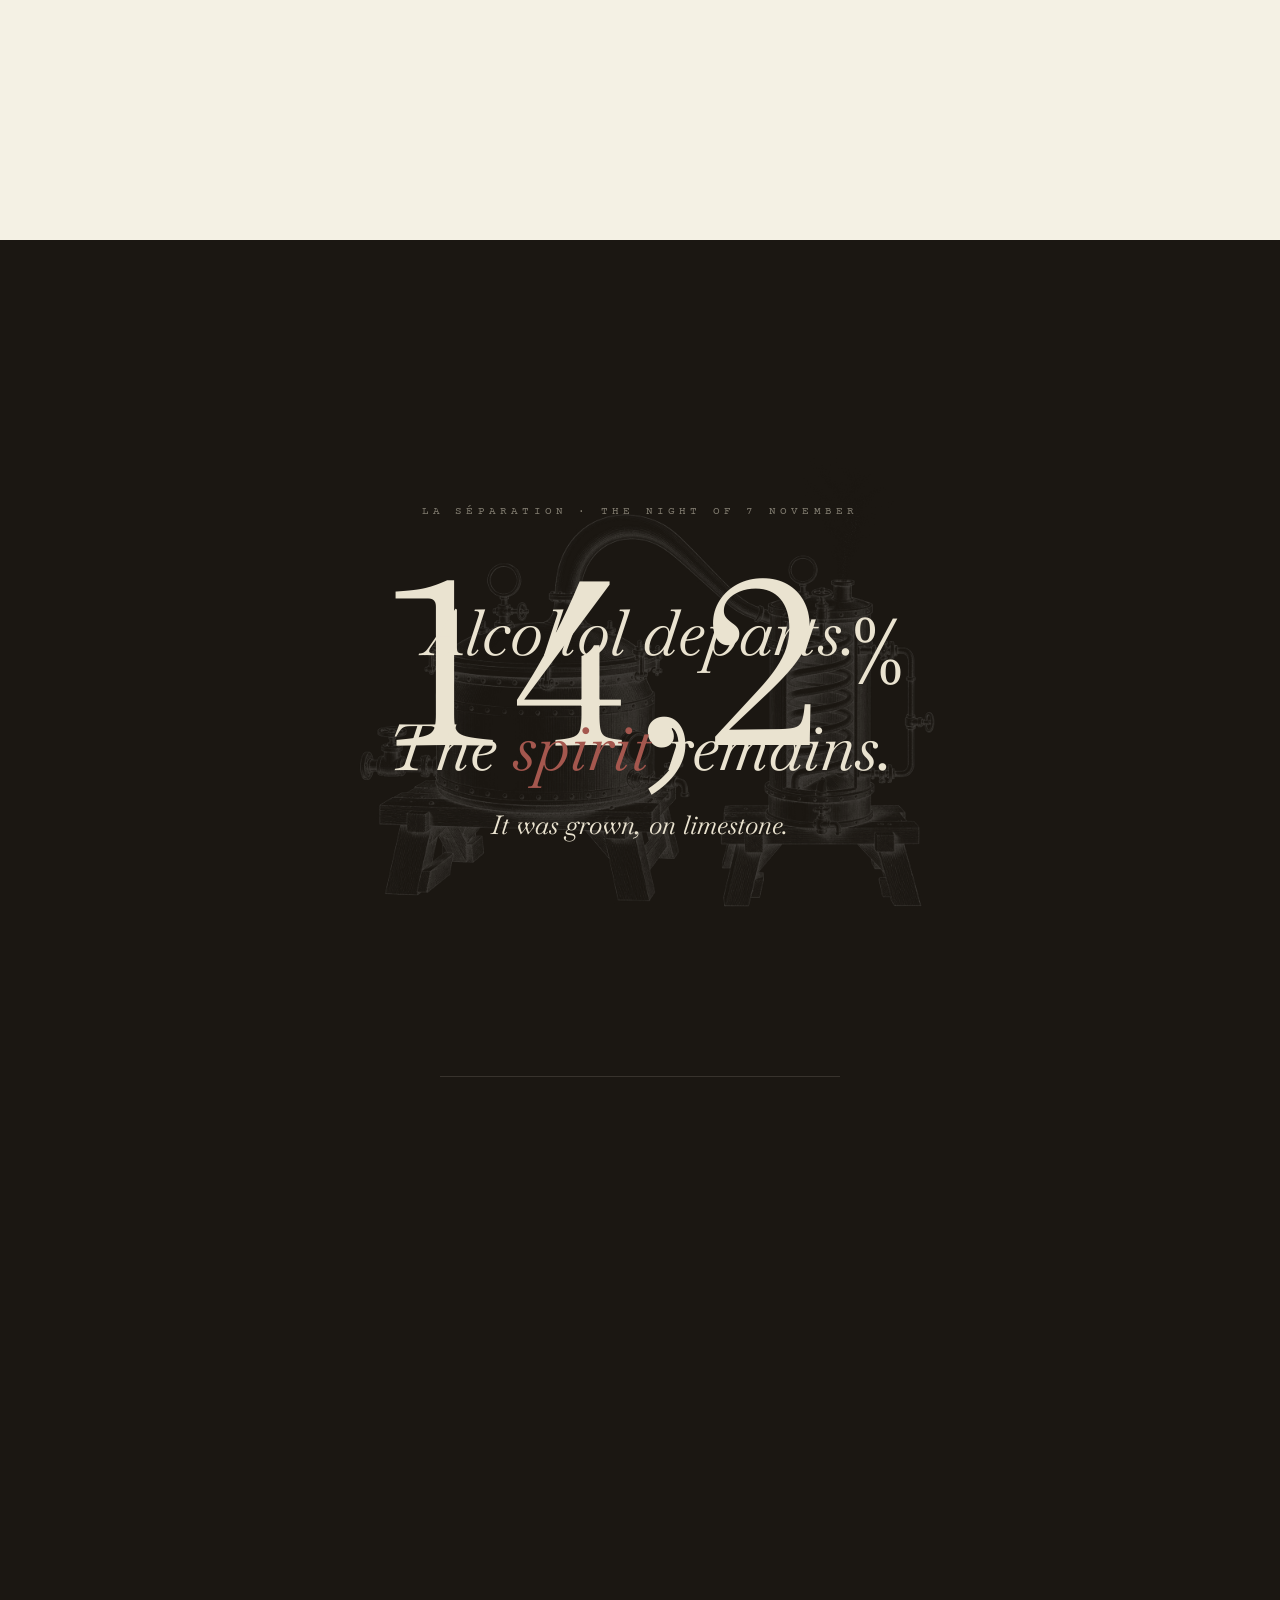
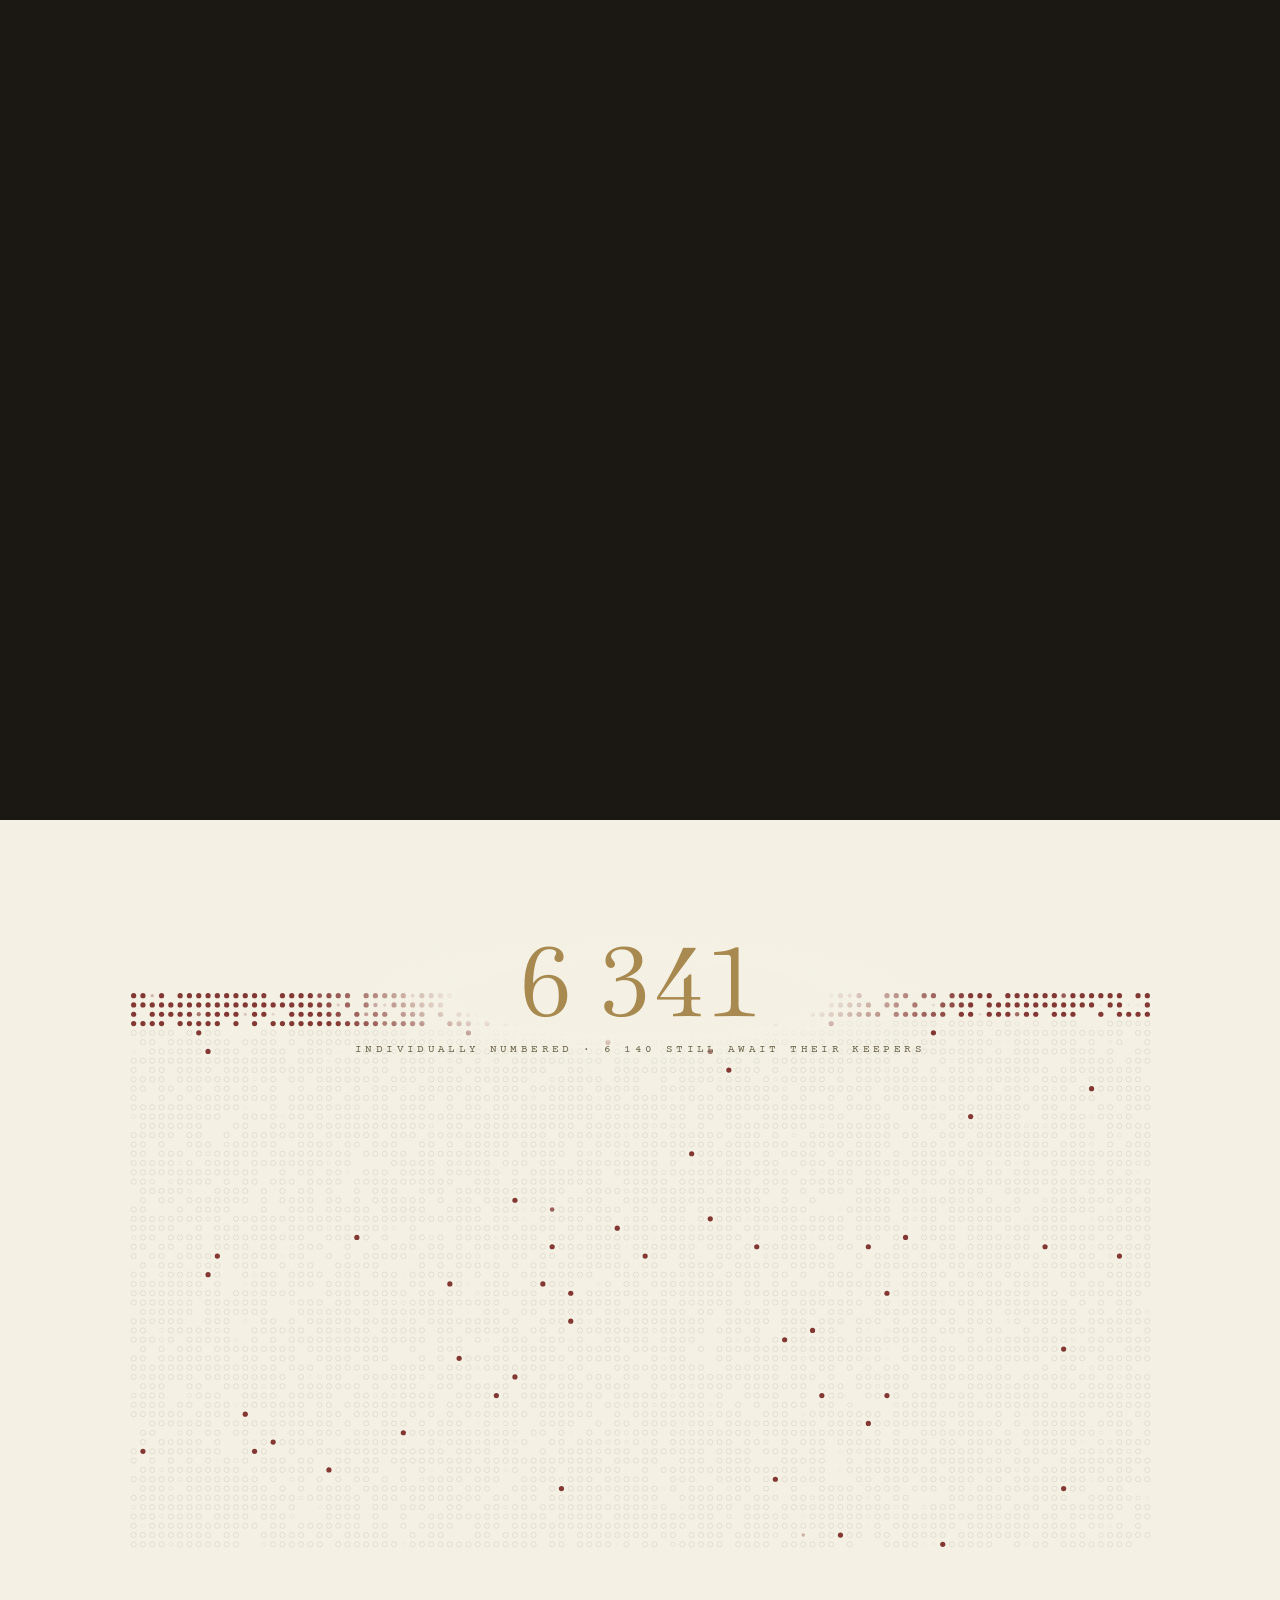
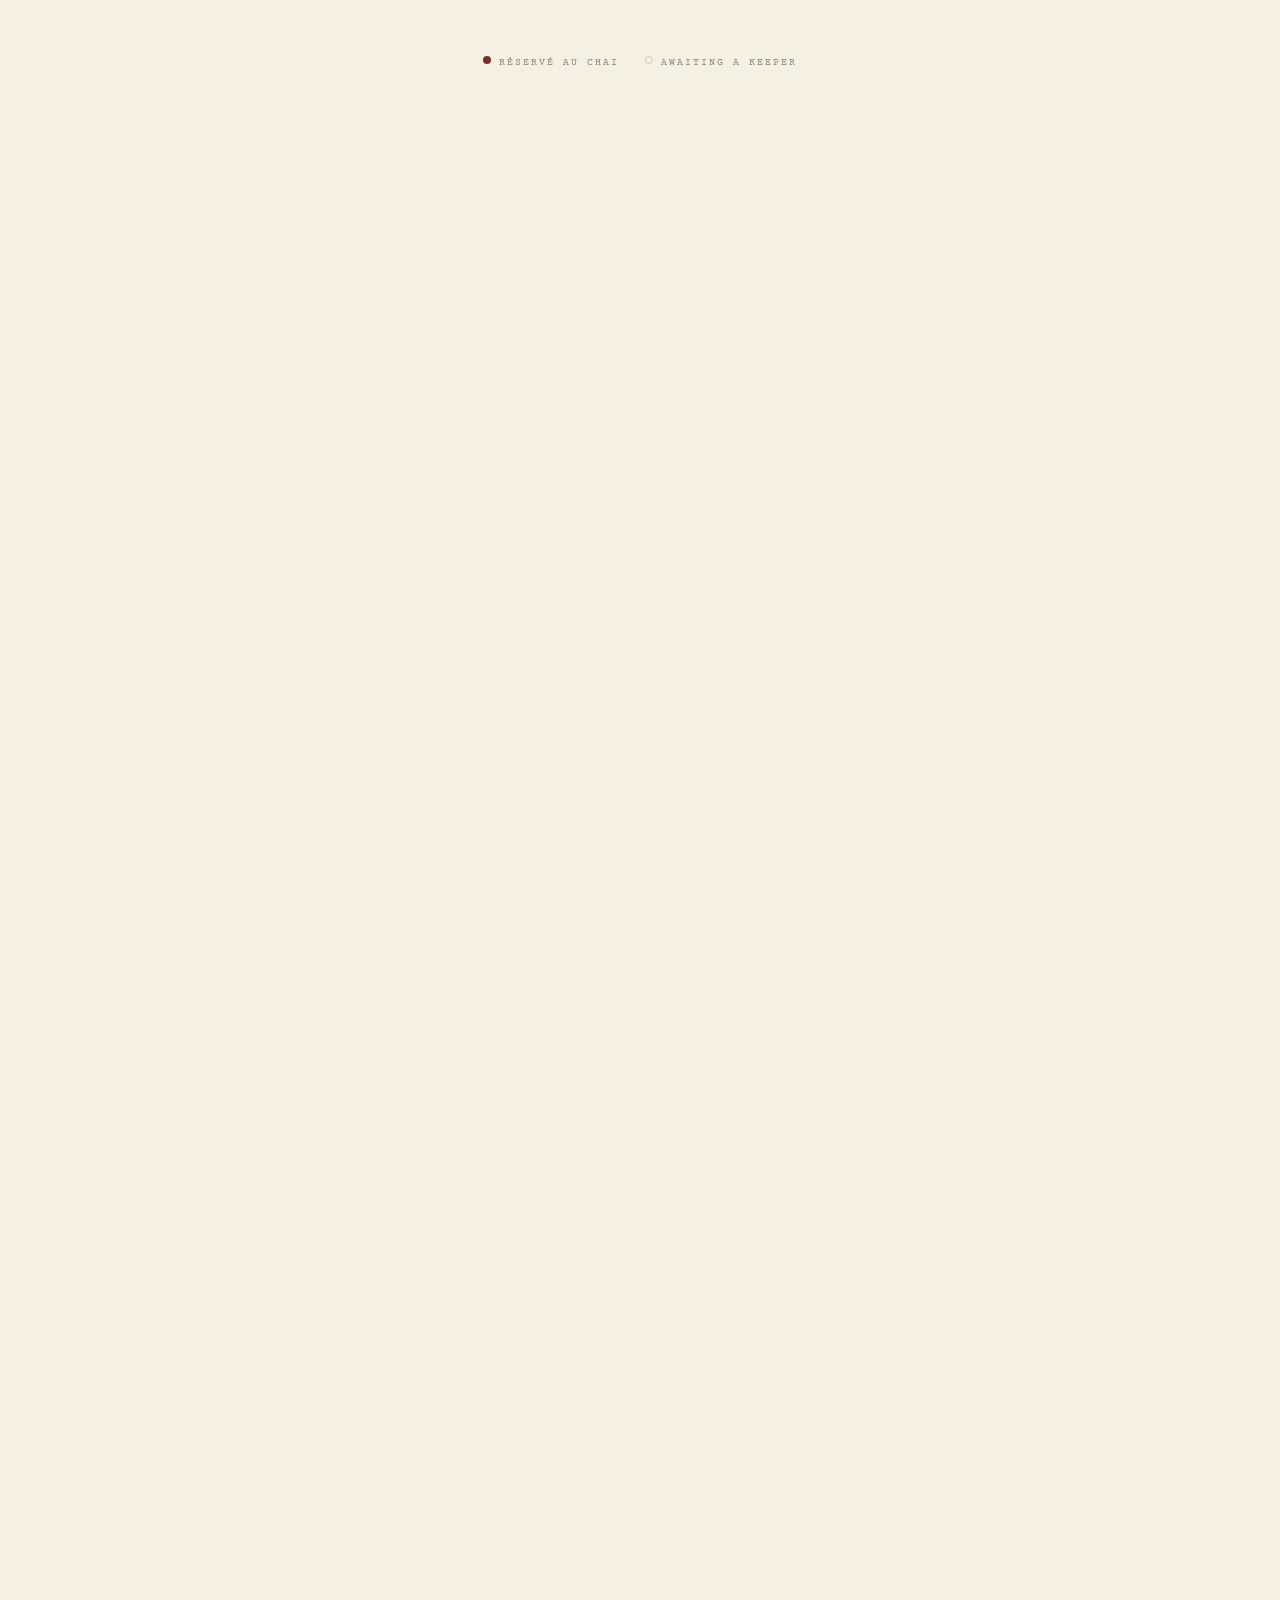
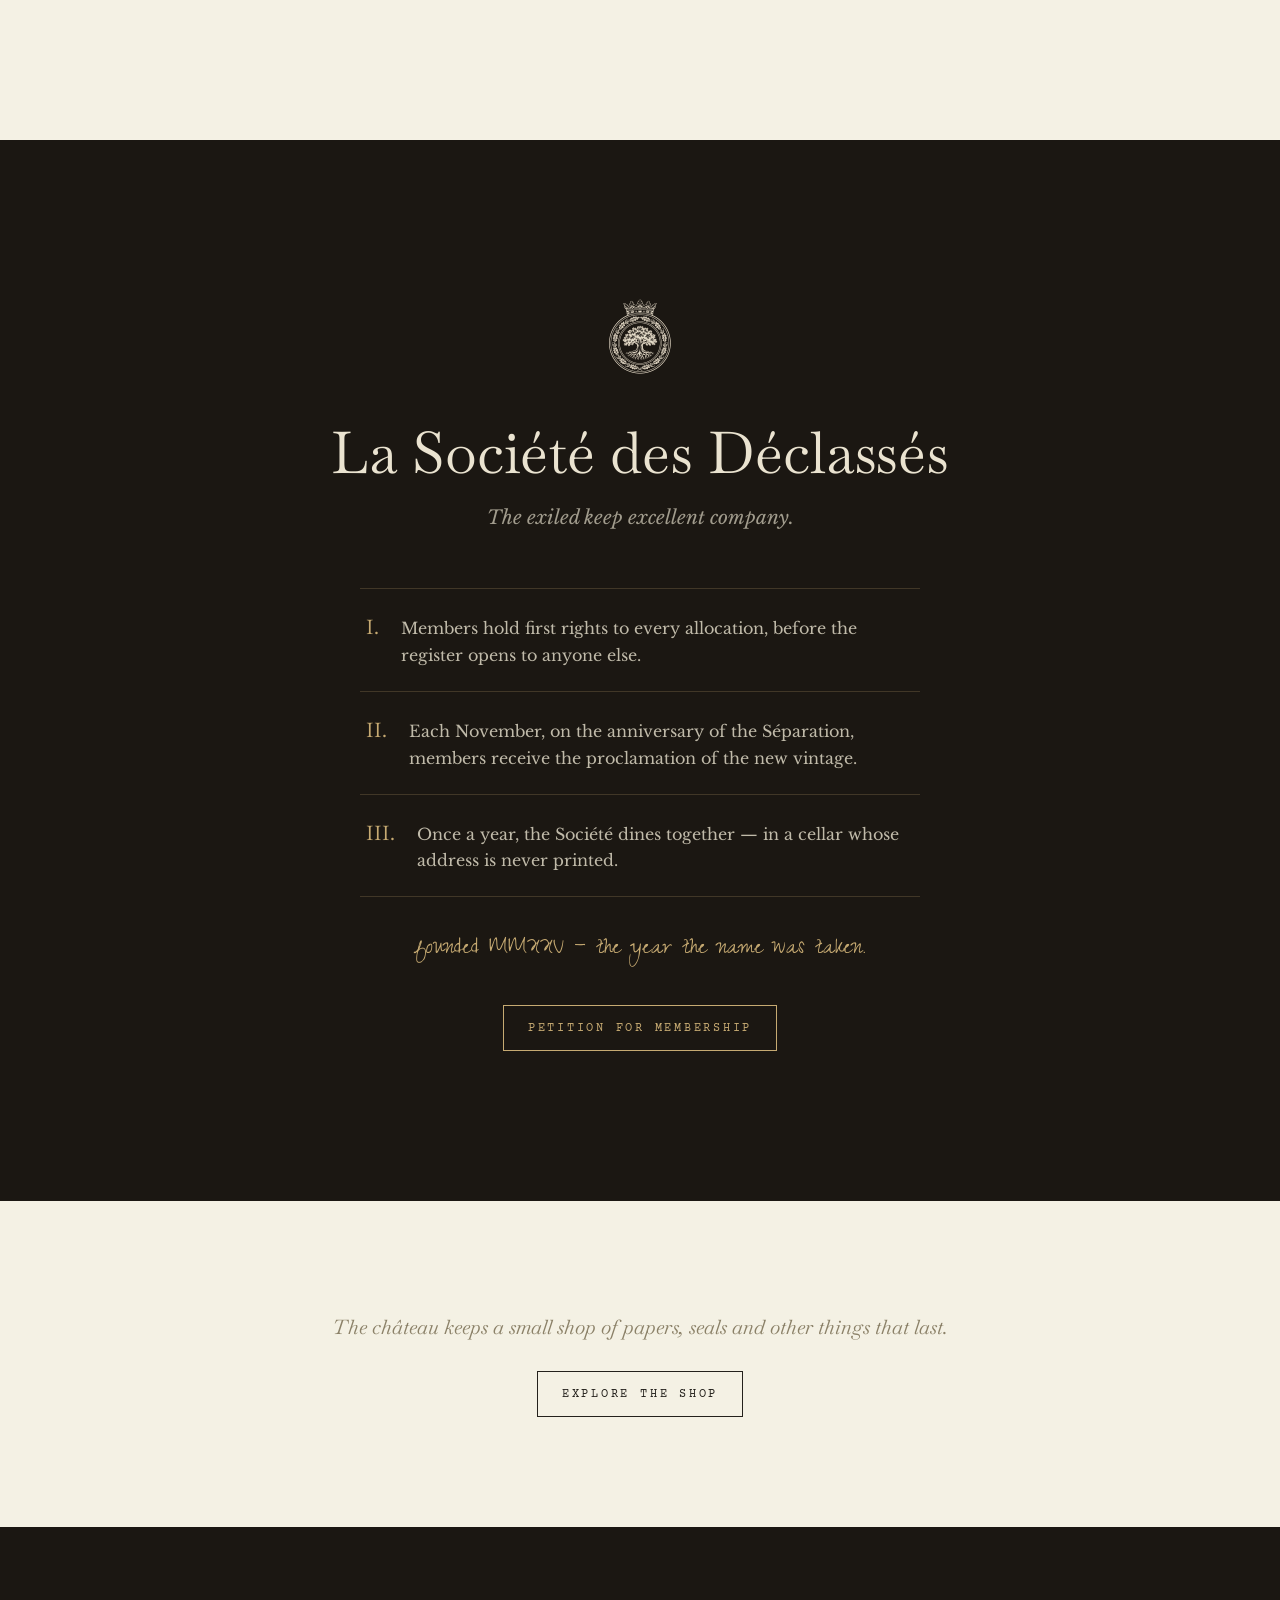
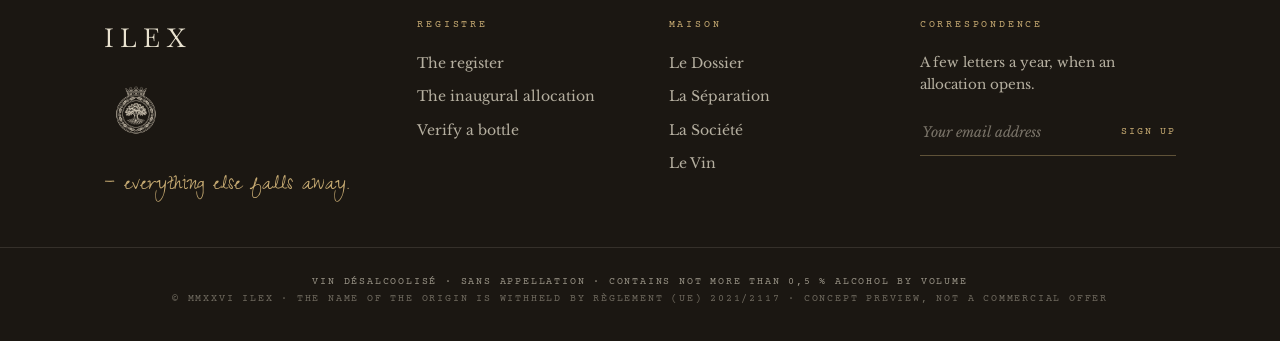
==== commit e720f52b: "Hi-res bottle render installed; English case language; buy column fits one screen Co-Authored-By: Cl" ====
--- a/index.html
+++ b/index.html
@@ -9,7 +9,7 @@
 <link rel="preconnect" href="https://fonts.googleapis.com">
 <link rel="preconnect" href="https://fonts.gstatic.com" crossorigin>
 <link href="https://fonts.googleapis.com/css2?family=Baskervville:ital@0;1&family=Baskervville+SC&family=Libre+Baskerville:ital,wght@0,400;0,700;1,400&family=Zeyada&family=Courier+Prime:ital@0;1&display=swap" rel="stylesheet">
-<link rel="stylesheet" href="css/site.css?v=21">
+<link rel="stylesheet" href="css/site.css?v=22">
 </head>
 <body>
 
@@ -215,6 +215,6 @@
   </div>
 </footer>
 
-<script src="js/site.js?v=21"></script>
+<script src="js/site.js?v=22"></script>
 </body>
 </html>
--- a/css/site.css
+++ b/css/site.css
@@ -326,17 +326,17 @@
 .footer-legal b{color:rgba(234,227,208,.6);font-weight:400}
 
 /* ============ PDP ============ */
-.crumbs{max-width:1200px;margin:0 auto;padding:60px 5vw 0;font-family:var(--law);font-size:10.5px;
+.crumbs{max-width:1300px;margin:0 auto;padding:30px 5vw 0;font-family:var(--law);font-size:10.5px;
   letter-spacing:.22em;text-transform:uppercase;color:var(--taupe)}
 .crumbs a:hover{color:var(--claret)}
-.pdp{max-width:1300px;margin:0 auto;padding:40px 5vw 110px;display:grid;grid-template-columns:.86fr 1.14fr;gap:56px;align-items:start}
+.pdp{max-width:1300px;margin:0 auto;padding:22px 5vw 90px;display:grid;grid-template-columns:.86fr 1.14fr;gap:56px;align-items:start}
 @media(max-width:900px){.pdp{grid-template-columns:1fr}}
 .stage-bottle{position:relative;display:flex;align-items:flex-end;justify-content:center;
   min-height:720px;padding-bottom:70px;position:sticky;top:6vh}
 .stage-bottle .ghost-tree{position:absolute;left:50%;top:48%;transform:translate(-50%,-50%);
   height:104%;opacity:.07;filter:sepia(.3);pointer-events:none}
 .stage-bottle .bottle-wrap{position:relative}
-.stage-bottle .bottle{position:relative;z-index:2;height:min(76vh,680px);width:auto;
+.stage-bottle .bottle{position:relative;z-index:2;height:min(82vh,760px);width:auto;
   filter:drop-shadow(0 18px 22px rgba(36,33,28,.28))}
 .stage-bottle .floor{position:absolute;bottom:-26px;left:50%;transform:translateX(-50%);
   width:150%;height:44px;z-index:1;filter:blur(3px);
@@ -344,33 +344,33 @@
 .stage-bottle figcaption{position:absolute;bottom:-56px;left:50%;transform:translateX(-50%);
   font-family:var(--hand);font-size:21px;color:var(--stone);white-space:nowrap}
 .buy .eyebrow{display:block}
-.buy h1{font-size:clamp(44px,5.5vw,64px);letter-spacing:.14em;text-indent:.14em;margin:14px 0 4px}
+.buy h1{font-size:clamp(38px,4.2vw,52px);letter-spacing:.14em;text-indent:.14em;margin:10px 0 2px}
 .buy .vintage{font-family:var(--font-display);font-size:26px;color:var(--claret)}
-.buy .origin{margin:18px 0 6px;font-size:16px}
-.buy .price{font-family:var(--font-display);font-size:30px;color:var(--ink);margin:22px 0 4px}
+.buy .origin{margin:14px 0 4px;font-size:15.5px}
+.buy .price{font-family:var(--font-display);font-size:27px;color:var(--ink);margin:14px 0 2px}
 .buy .price small{font-family:var(--law);font-size:10px;letter-spacing:.22em;text-transform:uppercase;color:var(--taupe);margin-left:12px}
-.alloc-chip{display:inline-block;font-family:var(--law);font-size:10px;letter-spacing:.22em;text-transform:uppercase;
-  color:var(--claret);border:1px solid var(--claret);border-radius:999px;padding:.55em 1.1em .45em;margin-top:10px}
-.numbers{margin-top:34px}
+.alloc-chip{display:inline-block;font-family:var(--law);font-size:9.5px;letter-spacing:.2em;text-transform:uppercase;
+  color:var(--claret);border:1px solid var(--claret);border-radius:999px;padding:.5em 1em .4em;margin-top:8px}
+.numbers{margin-top:22px}
 .numbers .lbl{font-family:var(--law);font-size:10px;letter-spacing:.26em;text-transform:uppercase;color:var(--sepia);margin-bottom:14px;display:block}
 .numchips{display:grid;grid-template-columns:repeat(4,1fr);gap:10px}
 .numchips button{width:100%}
-.formats{display:grid;grid-template-columns:1fr 1fr;gap:12px;margin-top:30px}
-.formats button{border:1px solid var(--hair);background:var(--cream);padding:18px 16px 14px;text-align:left;transition:all .25s}
+.formats{display:grid;grid-template-columns:1fr 1fr;gap:12px;margin-top:14px}
+.formats button{border:1px solid var(--hair);background:var(--cream);padding:13px 16px 11px;text-align:left;transition:all .25s}
 .formats button .fq{font-family:var(--font-display);font-size:20px;color:var(--ink);display:block}
 .formats button .fp{font-family:var(--law);font-size:10px;letter-spacing:.2em;text-transform:uppercase;color:var(--taupe);display:block;margin-top:6px}
 .formats button:hover{border-color:var(--claret)}
 .formats button.on{border-color:var(--claret);background:var(--claret)}
 .formats button.on .fq{color:var(--cream)}
 .formats button.on .fp{color:rgba(251,249,240,.75)}
-.numchips button{font-family:var(--font-display);font-size:16px;font-variant-numeric:tabular-nums;
-  border:1px solid var(--hair);padding:.6em 1em .5em;background:var(--cream);transition:all .25s}
+.numchips button{font-family:var(--font-display);font-size:15px;font-variant-numeric:tabular-nums;
+  border:1px solid var(--hair);padding:.5em .9em .4em;background:var(--cream);transition:all .25s}
 .numchips button:hover{border-color:var(--claret);color:var(--claret)}
 .numchips button.on{background:var(--claret);border-color:var(--claret);color:var(--cream)}
 .numchips button.clerk{font-family:var(--hand);font-size:19px;color:var(--claret)}
 .numchips button.clerk.on{color:var(--cream)}
-.sealrow{display:grid;grid-template-columns:auto 1fr;gap:30px;align-items:center;margin-top:40px;
-  border:1px solid var(--hair);background:var(--cream);padding:28px 30px;position:relative}
+.sealrow{display:grid;grid-template-columns:auto 1fr;gap:26px;align-items:center;margin-top:24px;
+  border:1px solid var(--hair);background:var(--cream);padding:22px 26px;position:relative}
 .sealrow::after{content:"";position:absolute;inset:8px;border:1px solid rgba(58,124,160,.25);pointer-events:none}
 @media(max-width:520px){.sealrow{grid-template-columns:1fr;justify-items:center;text-align:center}}
 .seal-btn{position:relative;width:118px;height:118px;border-radius:50%;user-select:none;-webkit-user-select:none;
